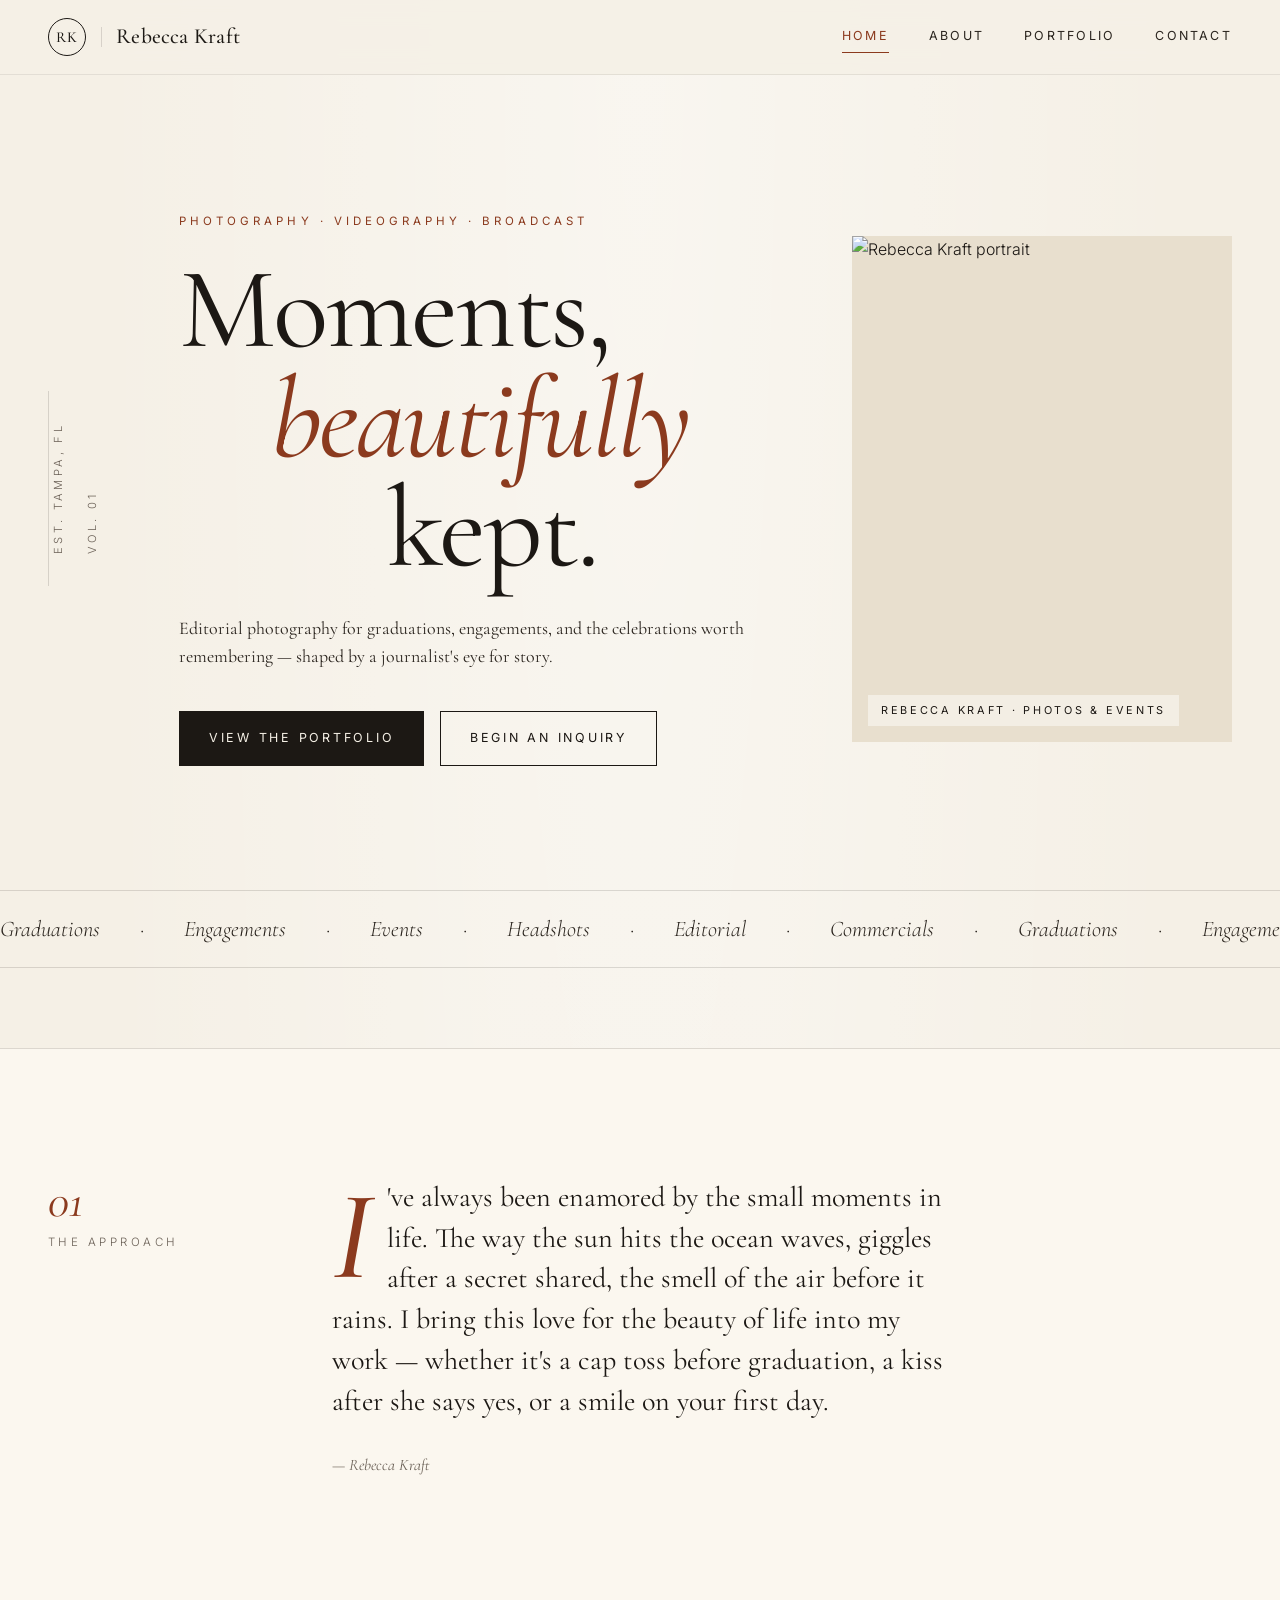
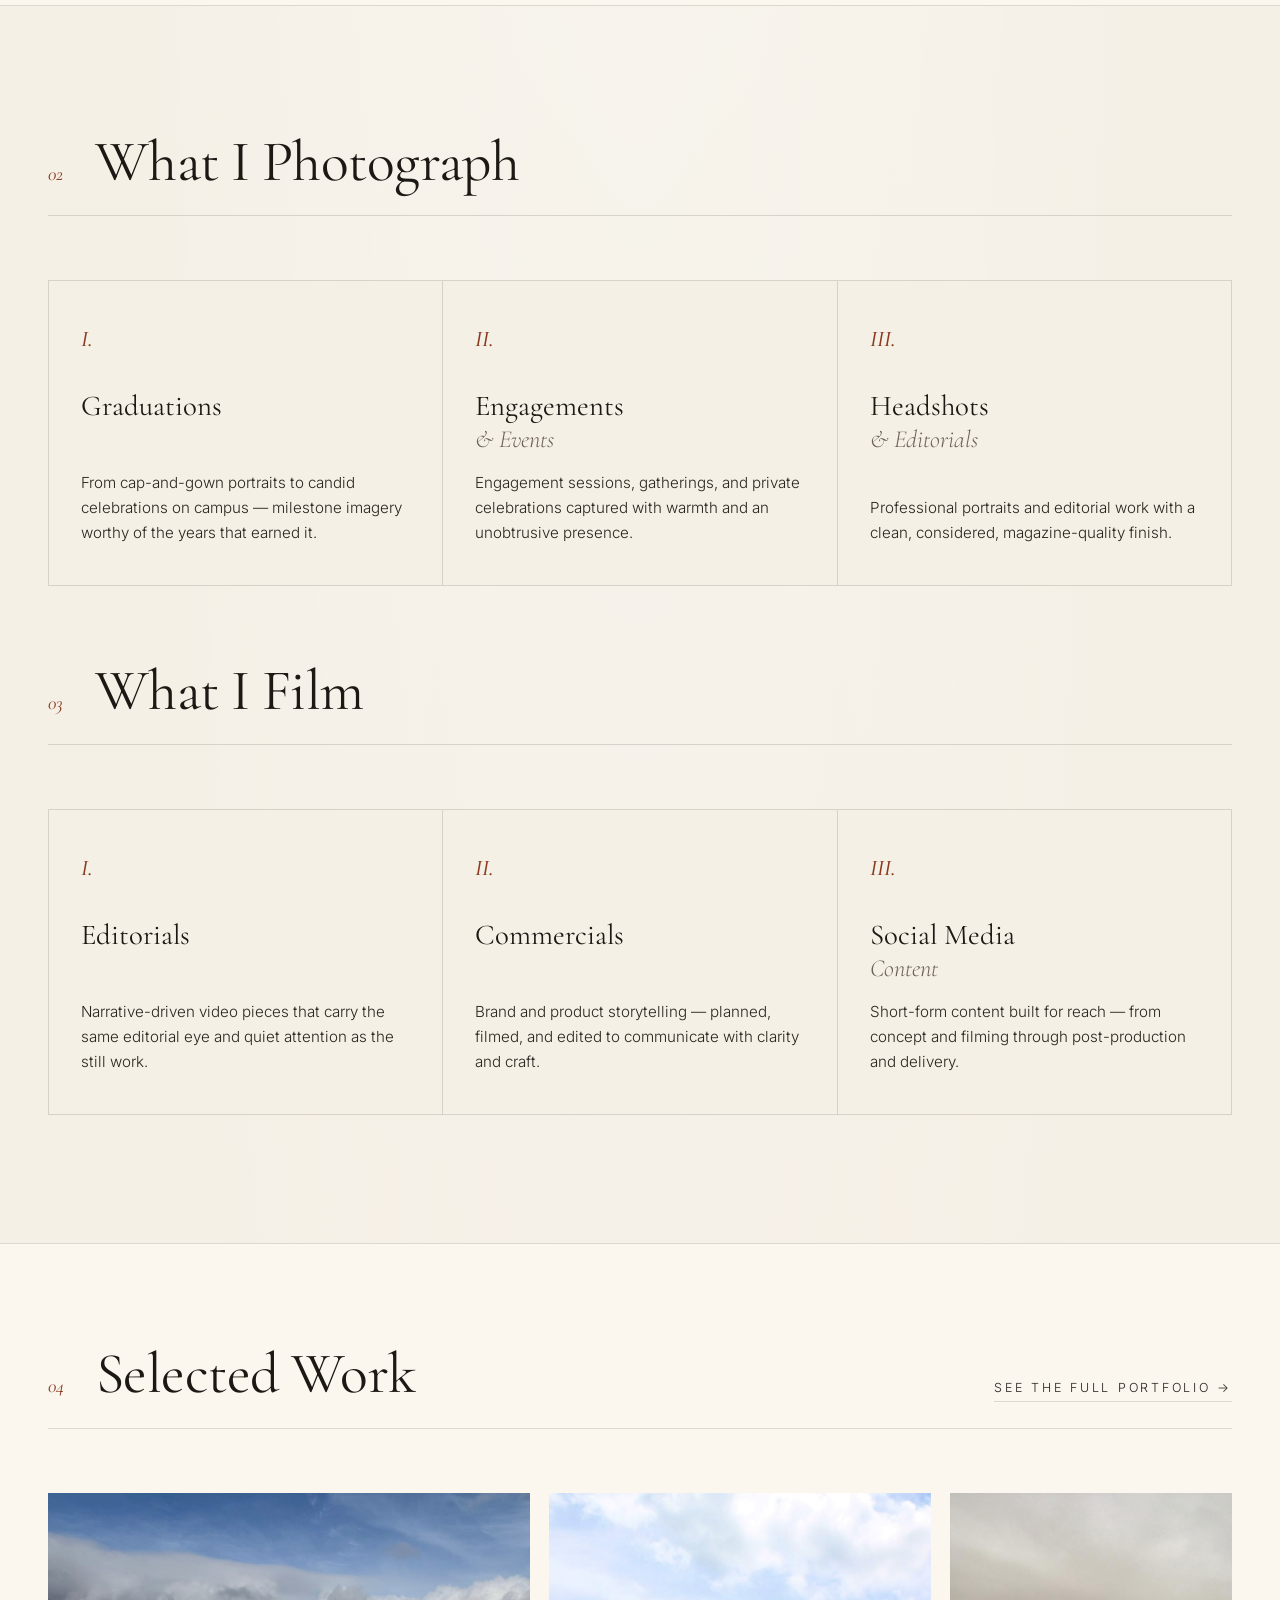
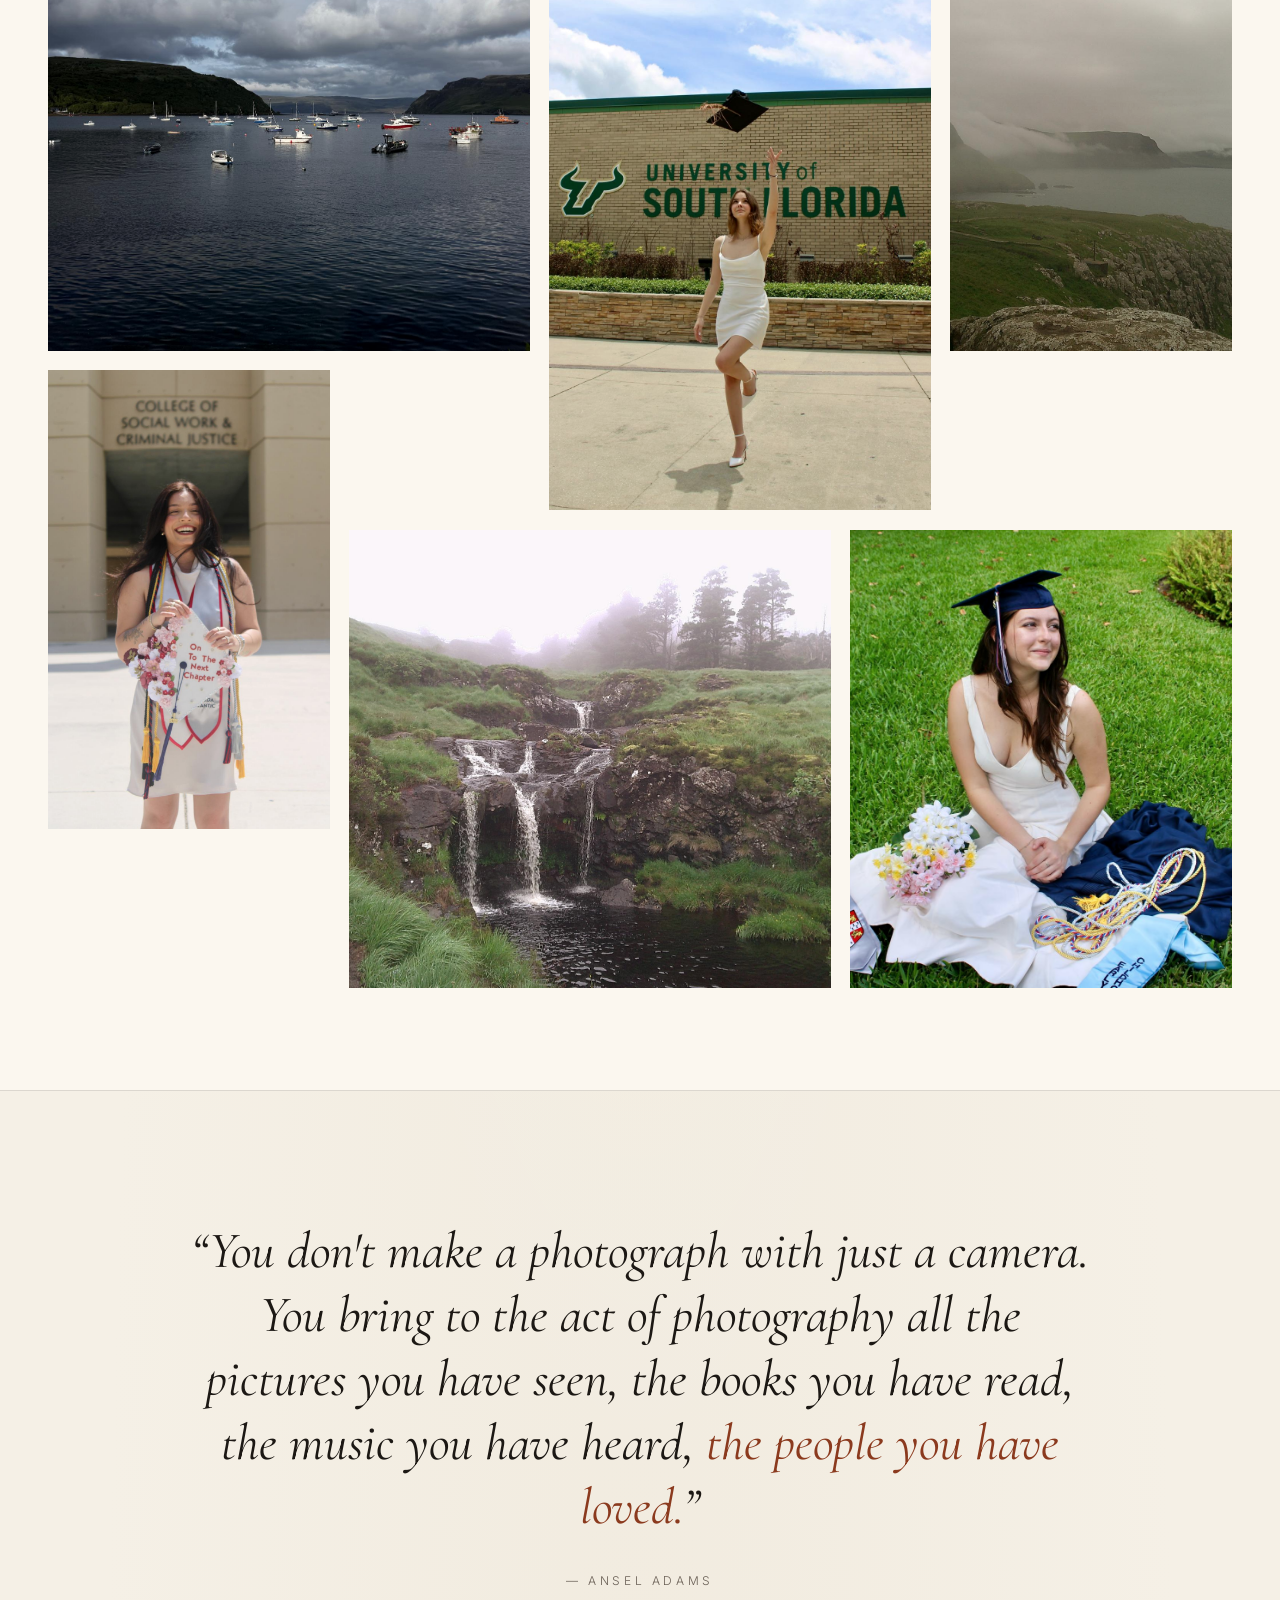
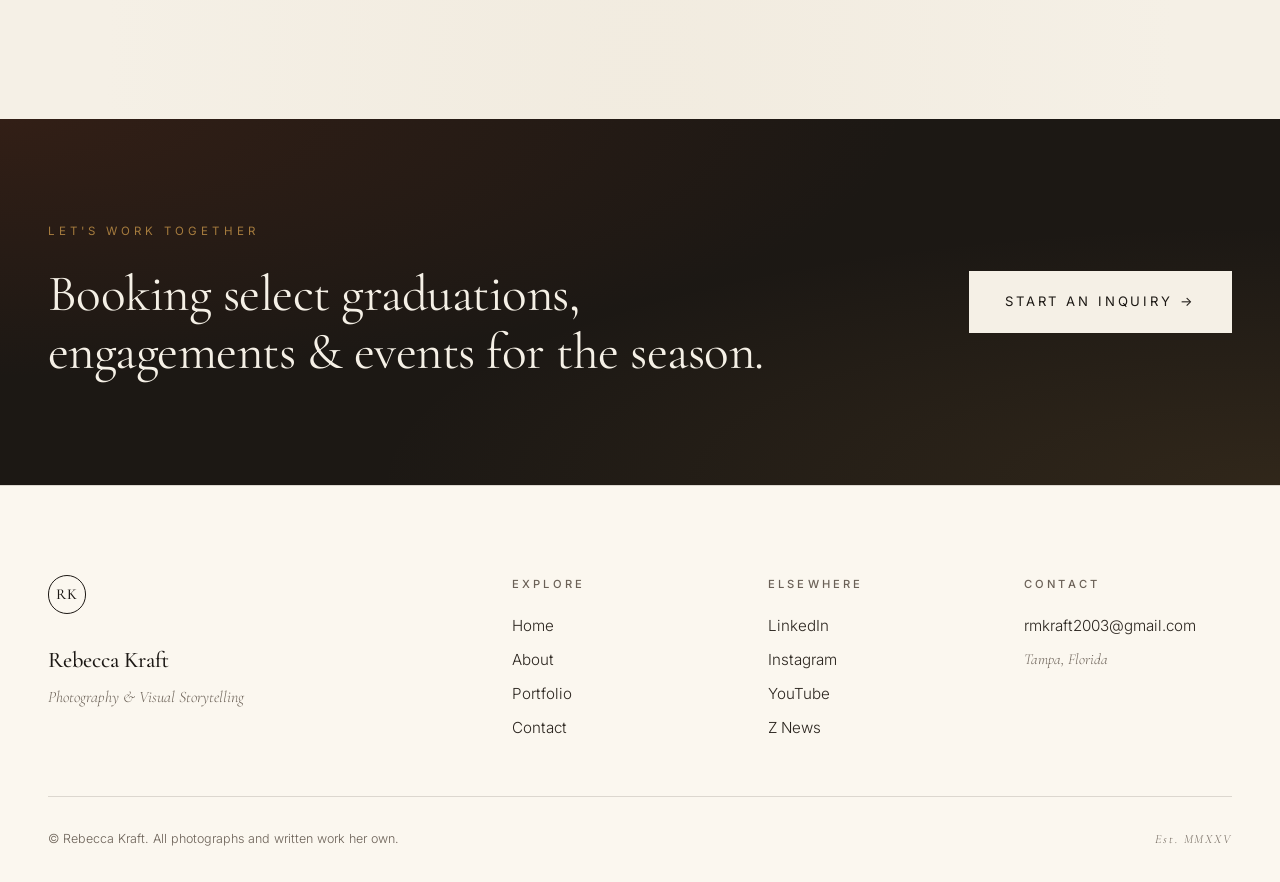
==== index.html @ b05f14d7 "Update index.html" ====
<!DOCTYPE html>
<html lang="en">
<head>
<meta charset="UTF-8" />
<meta name="viewport" content="width=device-width, initial-scale=1.0" />
<title>Rebecca Kraft — Photography & Visual Storytelling</title>
<meta name="description" content="Rebecca Kraft is a photographer and multimedia journalist capturing graduations, engagements, and milestone celebrations through an editorial lens." />
<link rel="preconnect" href="https://fonts.googleapis.com">
<link rel="preconnect" href="https://fonts.gstatic.com" crossorigin>
<link href="https://fonts.googleapis.com/css2?family=Cormorant+Garamond:ital,wght@0,300;0,400;0,500;0,600;1,300;1,400&family=Inter:wght@300;400;500&display=swap" rel="stylesheet">
<link rel="stylesheet" href="styles.css">
</head>
<body>

<!-- NAVIGATION -->
<header class="nav">
  <div class="nav-inner">
    <a href="index.html" class="nav-logo">
      <span class="logo-mark">RK</span>
      <span class="logo-divider"></span>
      <span class="logo-name">Rebecca Kraft</span>
    </a>
    <nav class="nav-links" aria-label="Primary">
      <a href="index.html" class="active">Home</a>
      <a href="about.html">About</a>
      <a href="portfolio.html">Portfolio</a>
      <a href="contact.html">Contact</a>
    </nav>
    <button class="nav-toggle" aria-label="Menu" aria-expanded="false">
      <span></span><span></span><span></span>
    </button>
  </div>
</header>

<!-- HERO -->
<section class="hero">
  <div class="hero-grid">
    <div class="hero-meta">
      <span class="meta-line">Est. Tampa, FL</span>
      <span class="meta-line">Vol. 01</span>
    </div>
    <div class="hero-content">
      <p class="eyebrow">Photography · Videography · Broadcast</p>
      <h1 class="hero-title">
        <span class="title-line">Moments,</span>
        <span class="title-line italic">beautifully</span>
        <span class="title-line">kept.</span>
      </h1>
      <p class="hero-lede">
        Editorial photography for graduations, engagements, and the
        celebrations worth remembering — shaped by a journalist's eye for story.
      </p>
      <div class="hero-cta">
        <a href="portfolio.html" class="btn btn-primary">View the Portfolio</a>
        <a href="contact.html" class="btn btn-ghost">Begin an Inquiry</a>
      </div>
    </div>
    <div class="hero-image">
      <div class="image-frame">
        <img src="https://static.wixstatic.com/media/527164_4708e468e7a246429846ae0cd0c75c08~mv2.png/v1/fill/w_600,h_800,al_c,q_90/portrait.png"
             alt="Rebecca Kraft portrait"
             loading="eager" />
        <span class="image-caption">Rebecca Kraft · Photos & Events</span>
      </div>
    </div>
  </div>
  <div class="hero-ticker" aria-hidden="true">
    <div class="ticker-track">
      <span>Graduations</span><span>·</span>
      <span>Engagements</span><span>·</span>
      <span>Events</span><span>·</span>
      <span>Headshots</span><span>·</span>
      <span>Editorial</span><span>·</span>
      <span>Commercials</span><span>·</span>
      <span>Graduations</span><span>·</span>
      <span>Engagements</span><span>·</span>
      <span>Events</span><span>·</span>
      <span>Headshots</span><span>·</span>
      <span>Editorial</span><span>·</span>
      <span>Commercials</span><span>·</span>
    </div>
  </div>
</section>

<!-- INTRO / PHILOSOPHY -->
<section class="philosophy">
  <div class="container">
    <div class="philo-grid">
      <div class="philo-label">
        <span class="section-number">01</span>
        <span class="section-label">The Approach</span>
      </div>
      <div class="philo-body">
        <p class="dropcap">
          <span class="drop">I</span>'ve always been enamored by the small moments in life. The way the
          sun hits the ocean waves, giggles after a secret shared, the smell of
          the air before it rains. I bring this love for the beauty of life into
          my work — whether it's a cap toss before graduation, a kiss after she
          says yes, or a smile on your first day.
        </p>
        <p class="sig">— Rebecca Kraft</p>
      </div>
    </div>
  </div>
</section>

<!-- SERVICES -->
<section class="services">
  <div class="container">
    <div class="section-head">
      <span class="section-number">02</span>
      <h2 class="section-title">What I Photograph</h2>
    </div>
    <div class="services-grid">
      <article class="service">
        <div class="service-num">I.</div>
        <h3>Graduations</h3>
        <p>From cap-and-gown portraits to candid celebrations on campus — milestone imagery worthy of the years that earned it.</p>
      </article>
      <article class="service">
        <div class="service-num">II.</div>
        <h3>Engagements<br><em>& Events</em></h3>
        <p>Engagement sessions, gatherings, and private celebrations captured with warmth and an unobtrusive presence.</p>
      </article>
      <article class="service">
        <div class="service-num">III.</div>
        <h3>Headshots<br><em>& Editorials</em></h3>
        <p>Professional portraits and editorial work with a clean, considered, magazine-quality finish.</p>
      </article>
    </div>

    <div class="section-head" style="margin-top: clamp(3rem, 6vw, 5rem);">
      <span class="section-number">03</span>
      <h2 class="section-title">What I Film</h2>
    </div>
    <div class="services-grid">
      <article class="service">
        <div class="service-num">I.</div>
        <h3>Editorials</h3>
        <p>Narrative-driven video pieces that carry the same editorial eye and quiet attention as the still work.</p>
      </article>
      <article class="service">
        <div class="service-num">II.</div>
        <h3>Commercials</h3>
        <p>Brand and product storytelling — planned, filmed, and edited to communicate with clarity and craft.</p>
      </article>
      <article class="service">
        <div class="service-num">III.</div>
        <h3>Social Media<br><em>Content</em></h3>
        <p>Short-form content built for reach — from concept and filming through post-production and delivery.</p>
      </article>
    </div>
  </div>
</section>

<!-- FEATURED WORK -->
<section class="featured">
  <div class="container">
    <div class="section-head">
      <span class="section-number">04</span>
      <h2 class="section-title">Selected Work</h2>
      <a href="portfolio.html" class="section-link">See the full portfolio →</a>
    </div>

    <div class="gallery-editorial">
      <figure class="g-item g-1">
        <img src="Landscape_Scotland.jpeg" alt="Landscape, Scotland" loading="lazy">
        <figcaption>Highlands <span>Scotland</span></figcaption>
      </figure>
      <figure class="g-item g-2">
        <img src="GraduationUSF3.jpeg" alt="USF graduation portrait" loading="lazy">
        <figcaption>Graduation <span>University of South Florida</span></figcaption>
      </figure>
      <figure class="g-item g-3">
        <img src="Lake_Scotland.jpeg" alt="Lake, Scotland" loading="lazy">
        <figcaption>Loch <span>Scotland</span></figcaption>
      </figure>
      <figure class="g-item g-4">
        <img src="Graduation_FloridaAtlantic1.jpeg" alt="Florida Atlantic graduation" loading="lazy">
        <figcaption>Graduation <span>Florida Atlantic University</span></figcaption>
      </figure>
      <figure class="g-item g-5">
        <img src="Rainfall_Scotland.jpeg" alt="Rainfall, Scotland" loading="lazy">
        <figcaption>Rainfall <span>Scotland</span></figcaption>
      </figure>
      <figure class="g-item g-6">
        <img src="Graduation_HighSchool1.jpeg" alt="High school graduation portrait" loading="lazy">
        <figcaption>Graduation <span>High School Portrait</span></figcaption>
      </figure>
    </div>
  </div>
</section>

<!-- PULL QUOTE -->
<section class="pullquote">
  <div class="container">
    <blockquote>
      <p>“You don't make a photograph with just a camera. You bring to the act
      of photography all the pictures you have seen, the books you have read,
      the music you have heard, <em>the people you have loved.</em>”</p>
      <cite>— Ansel Adams</cite>
    </blockquote>
  </div>
</section>

<!-- CTA -->
<section class="cta-band">
  <div class="container">
    <div class="cta-inner">
      <div>
        <p class="eyebrow">Let's Work Together</p>
        <h2>Booking select graduations,<br>engagements & events for the season.</h2>
      </div>
      <a href="contact.html" class="btn btn-primary btn-lg">Start an Inquiry →</a>
    </div>
  </div>
</section>

<!-- FOOTER -->
<footer class="footer">
  <div class="container">
    <div class="footer-grid">
      <div class="footer-brand">
        <span class="logo-mark">RK</span>
        <p class="footer-name">Rebecca Kraft</p>
        <p class="footer-tag">Photography & Visual Storytelling</p>
      </div>
      <div class="footer-col">
        <h4>Explore</h4>
        <a href="index.html">Home</a>
        <a href="about.html">About</a>
        <a href="portfolio.html">Portfolio</a>
        <a href="contact.html">Contact</a>
      </div>
      <div class="footer-col">
        <h4>Elsewhere</h4>
        <a href="http://www.linkedin.com/in/rebecca-kraft-552629254" target="_blank" rel="noopener">LinkedIn</a>
        <a href="https://www.instagram.com/rkraft_productions" target="_blank" rel="noopener">Instagram</a>
        <a href="https://youtube.com/@rebeccakraft1022" target="_blank" rel="noopener">YouTube</a>
        <a href="https://usfznews.com/author/kraft24usf-edu/" target="_blank" rel="noopener">Z News</a>
      </div>
      <div class="footer-col">
        <h4>Contact</h4>
        <a href="mailto:rmkraft2003@gmail.com">rmkraft2003@gmail.com</a>
        <p class="footer-location">Tampa, Florida</p>
      </div>
    </div>
    <div class="footer-bar">
      <p>© <span id="year"></span> Rebecca Kraft. All photographs and written work her own.</p>
      <p class="footer-credit">Est. MMXXV</p>
    </div>
  </div>
---- styles.css ----
/* =========================================================
   REBECCA KRAFT — EDITORIAL PHOTOGRAPHY
   Design system: warm cream, deep ink, aged brass accent
   Type pairing: Cormorant Garamond (display) + Inter (ui)
   ========================================================= */

:root {
  /* Palette — warm, editorial, magazine */
  --cream:        #F5F0E6;
  --cream-soft:   #FBF7EF;
  --cream-deep:   #E8DFCE;
  --ink:          #1C1814;
  --ink-soft:     #2A241E;
  --rust:         #8B3A1E;    /* accent — aged terracotta / book cloth */
  --brass:        #A67C3E;    /* secondary accent */
  --stone:        #6B6157;
  --stone-light:  #958A7D;
  --hairline:     rgba(28, 24, 20, 0.14);
  --hairline-soft:rgba(28, 24, 20, 0.08);

  /* Type */
  --serif:  "Cormorant Garamond", "EB Garamond", Georgia, serif;
  --sans:   "Inter", -apple-system, BlinkMacSystemFont, sans-serif;

  /* Rhythm */
  --max:    1360px;
  --pad:    clamp(1.5rem, 4vw, 3rem);
}

* { box-sizing: border-box; margin: 0; padding: 0; }

html { scroll-behavior: smooth; -webkit-text-size-adjust: 100%; }

body {
  font-family: var(--sans);
  background: var(--cream);
  color: var(--ink);
  font-size: 16px;
  line-height: 1.65;
  font-weight: 300;
  overflow-x: hidden;
  /* Subtle paper texture */
  background-image:
    radial-gradient(ellipse at top, rgba(255,255,255,0.4) 0%, transparent 60%),
    radial-gradient(ellipse at bottom, rgba(232, 223, 206, 0.3) 0%, transparent 60%);
}

img { max-width: 100%; display: block; }
a { color: inherit; text-decoration: none; }

::selection { background: var(--rust); color: var(--cream); }

.container {
  max-width: var(--max);
  margin: 0 auto;
  padding: 0 var(--pad);
}

/* =========================================================
   NAVIGATION
   ========================================================= */
.nav {
  position: sticky;
  top: 0;
  z-index: 100;
  background: rgba(245, 240, 230, 0.92);
  backdrop-filter: blur(12px);
  -webkit-backdrop-filter: blur(12px);
  border-bottom: 1px solid var(--hairline-soft);
}

.nav-inner {
  max-width: var(--max);
  margin: 0 auto;
  padding: 1.1rem var(--pad);
  display: flex;
  align-items: center;
  justify-content: space-between;
  gap: 2rem;
}

.nav-logo {
  display: flex;
  align-items: center;
  gap: 0.9rem;
}

.logo-mark {
  font-family: var(--serif);
  font-size: 1.6rem;
  font-weight: 500;
  letter-spacing: 0.02em;
  color: var(--ink);
  font-style: italic;
  display: inline-block;
  border: 1.5px solid var(--ink);
  width: 2.4rem;
  height: 2.4rem;
  line-height: 2.3rem;
  text-align: center;
  border-radius: 50%;
  font-size: 0.95rem;
  font-style: normal;
  letter-spacing: 0.05em;
}

.logo-divider {
  width: 1px;
  height: 20px;
  background: var(--hairline);
}

.logo-name {
  font-family: var(--serif);
  font-size: 1.35rem;
  font-weight: 500;
  letter-spacing: 0.01em;
}

.nav-links {
  display: flex;
  gap: 2.5rem;
  align-items: center;
}

.nav-links a {
  font-size: 0.78rem;
  font-weight: 400;
  text-transform: uppercase;
  letter-spacing: 0.18em;
  color: var(--ink-soft);
  position: relative;
  padding: 0.4rem 0;
  transition: color 0.3s;
}

.nav-links a::after {
  content: '';
  position: absolute;
  left: 0; right: 0; bottom: 0;
  height: 1px;
  background: var(--rust);
  transform: scaleX(0);
  transform-origin: left;
  transition: transform 0.4s cubic-bezier(.2,.8,.2,1);
}

.nav-links a:hover::after,
.nav-links a.active::after { transform: scaleX(1); }
.nav-links a.active { color: var(--rust); }

.nav-toggle {
  display: none;
  background: none;
  border: none;
  cursor: pointer;
  width: 32px;
  height: 24px;
  flex-direction: column;
  justify-content: space-between;
  padding: 0;
}
.nav-toggle span {
  display: block;
  height: 1.5px;
  background: var(--ink);
  transition: transform 0.3s, opacity 0.3s;
}

/* =========================================================
   HERO — the statement
   ========================================================= */
.hero {
  position: relative;
  padding: clamp(3rem, 6vw, 5rem) 0 0;
  overflow: hidden;
}

.hero-grid {
  max-width: var(--max);
  margin: 0 auto;
  padding: 0 var(--pad);
  display: grid;
  grid-template-columns: 80px 1fr 380px;
  gap: clamp(2rem, 4vw, 4rem);
  align-items: center;
  min-height: 75vh;
}

.hero-meta {
  display: flex;
  flex-direction: column;
  gap: 1rem;
  writing-mode: vertical-rl;
  transform: rotate(180deg);
  font-family: var(--sans);
  font-size: 0.7rem;
  letter-spacing: 0.3em;
  text-transform: uppercase;
  color: var(--stone);
  padding: 2rem 0;
  border-right: 1px solid var(--hairline);
  height: fit-content;
}

.eyebrow {
  font-family: var(--sans);
  font-size: 0.72rem;
  text-transform: uppercase;
  letter-spacing: 0.35em;
  color: var(--rust);
  margin-bottom: 1.5rem;
  font-weight: 400;
}

.hero-title {
  font-family: var(--serif);
  font-weight: 400;
  font-size: clamp(3.5rem, 9vw, 8rem);
  line-height: 0.95;
  letter-spacing: -0.02em;
  color: var(--ink);
  margin-bottom: 2rem;
}

.title-line {
  display: block;
  animation: reveal 1s cubic-bezier(.2,.8,.2,1) both;
}
.title-line:nth-child(2) { animation-delay: 0.15s; }
.title-line:nth-child(3) { animation-delay: 0.3s; padding-left: 1.8em; }
.title-line.italic {
  font-style: italic;
  color: var(--rust);
  padding-left: 0.8em;
}

@keyframes reveal {
  from { opacity: 0; transform: translateY(30px); }
  to   { opacity: 1; transform: translateY(0); }
}

.hero-lede {
  font-family: var(--serif);
  font-size: clamp(1.1rem, 1.4vw, 1.3rem);
  line-height: 1.55;
  color: var(--ink-soft);
  max-width: 32em;
  margin-bottom: 2.5rem;
  font-weight: 400;
  animation: reveal 1s 0.45s cubic-bezier(.2,.8,.2,1) both;
}

.hero-cta {
  display: flex;
  gap: 1rem;
  flex-wrap: wrap;
  animation: reveal 1s 0.6s cubic-bezier(.2,.8,.2,1) both;
}

.hero-image {
  animation: reveal 1.2s 0.3s cubic-bezier(.2,.8,.2,1) both;
}

.image-frame {
  position: relative;
  overflow: hidden;
  background: var(--cream-deep);
}

.image-frame img {
  width: 100%;
  height: auto;
  aspect-ratio: 3/4;
  object-fit: cover;
  filter: saturate(0.92) contrast(1.02);
  transition: transform 1.2s cubic-bezier(.2,.8,.2,1);
}

.image-frame:hover img { transform: scale(1.03); }

.image-caption {
  position: absolute;
  bottom: 1rem;
  left: 1rem;
  background: rgba(245, 240, 230, 0.92);
  padding: 0.4rem 0.8rem;
  font-size: 0.68rem;
  text-transform: uppercase;
  letter-spacing: 0.25em;
  color: var(--ink);
  font-weight: 400;
}

/* Marquee ticker */
.hero-ticker {
  margin-top: 4rem;
  border-top: 1px solid var(--hairline);
  border-bottom: 1px solid var(--hairline);
  overflow: hidden;
  padding: 1.2rem 0;
}

.ticker-track {
  display: flex;
  gap: 2.5rem;
  animation: marquee 40s linear infinite;
  white-space: nowrap;
  font-family: var(--serif);
  font-style: italic;
  font-size: 1.4rem;
  color: var(--ink-soft);
}

.ticker-track span { flex-shrink: 0; }

@keyframes marquee {
  from { transform: translateX(0); }
  to   { transform: translateX(-50%); }
}

/* =========================================================
   BUTTONS
   ========================================================= */
.btn {
  display: inline-block;
  font-family: var(--sans);
  font-size: 0.78rem;
  text-transform: uppercase;
  letter-spacing: 0.22em;
  padding: 1rem 1.8rem;
  cursor: pointer;
  border: 1px solid transparent;
  transition: all 0.3s cubic-bezier(.2,.8,.2,1);
  font-weight: 400;
}

.btn-primary {
  background: var(--ink);
  color: var(--cream);
  border-color: var(--ink);
}
.btn-primary:hover {
  background: var(--rust);
  border-color: var(--rust);
  transform: translateY(-2px);
}

.btn-ghost {
  background: transparent;
  color: var(--ink);
  border-color: var(--ink);
}
.btn-ghost:hover {
  background: var(--ink);
  color: var(--cream);
}

.btn-lg { padding: 1.2rem 2.2rem; font-size: 0.82rem; }

/* =========================================================
   PHILOSOPHY
   ========================================================= */
.philosophy {
  padding: clamp(5rem, 10vw, 9rem) 0;
  border-top: 1px solid var(--hairline);
  border-bottom: 1px solid var(--hairline);
  margin-top: 5rem;
  background: var(--cream-soft);
}

.philo-grid {
  display: grid;
  grid-template-columns: 220px 1fr;
  gap: clamp(2rem, 5vw, 6rem);
  align-items: start;
}

.philo-label {
  display: flex;
  flex-direction: column;
  gap: 0.5rem;
  position: sticky;
  top: 100px;
}

.section-number {
  font-family: var(--serif);
  font-size: 3rem;
  font-style: italic;
  color: var(--rust);
  font-weight: 400;
  line-height: 1;
}

.section-label {
  font-family: var(--sans);
  font-size: 0.72rem;
  text-transform: uppercase;
  letter-spacing: 0.3em;
  color: var(--stone);
}

.philo-body p {
  font-family: var(--serif);
  font-size: clamp(1.4rem, 2.2vw, 2rem);
  line-height: 1.45;
  color: var(--ink);
  font-weight: 400;
  max-width: 22em;
}

.dropcap .drop {
  font-family: var(--serif);
  font-size: 4.5em;
  float: left;
  line-height: 0.85;
  padding: 0.05em 0.12em 0 0;
  color: var(--rust);
  font-weight: 500;
  font-style: italic;
}

.sig {
  margin-top: 2rem !important;
  font-size: 1rem !important;
  color: var(--stone) !important;
  font-style: italic;
}

/* =========================================================
   SECTION HEADS
   ========================================================= */
.section-head {
  display: flex;
  align-items: baseline;
  gap: 2rem;
  margin-bottom: clamp(2.5rem, 5vw, 4rem);
  flex-wrap: wrap;
  border-bottom: 1px solid var(--hairline);
  padding-bottom: 1.5rem;
}

.section-head .section-number {
  font-size: 1.2rem;
  font-style: italic;
  color: var(--rust);
}

.section-title {
  font-family: var(--serif);
  font-weight: 400;
  font-size: clamp(2.2rem, 4.5vw, 3.6rem);
  line-height: 1;
  letter-spacing: -0.01em;
  flex: 1;
}

.section-link {
  font-size: 0.78rem;
  text-transform: uppercase;
  letter-spacing: 0.22em;
  color: var(--ink-soft);
  border-bottom: 1px solid var(--hairline);
  padding-bottom: 2px;
  transition: color 0.3s, border-color 0.3s;
}
.section-link:hover { color: var(--rust); border-color: var(--rust); }

.section-sub {
  font-family: var(--serif);
  font-style: italic;
  font-size: 1.2rem;
  color: var(--stone);
  width: 100%;
  margin-top: 0.5rem;
}

/* =========================================================
   SERVICES
   ========================================================= */
.services {
  padding: clamp(5rem, 10vw, 9rem) 0;
}

.services-grid {
  display: grid;
  grid-template-columns: repeat(auto-fit, minmax(240px, 1fr));
  gap: 0;
  border-top: 1px solid var(--hairline);
  border-left: 1px solid var(--hairline);
}

.service {
  padding: 2.5rem 2rem;
  border-right: 1px solid var(--hairline);
  border-bottom: 1px solid var(--hairline);
  background: var(--cream);
  transition: background 0.4s;
  position: relative;
  min-height: 280px;
  display: flex;
  flex-direction: column;
}

.service:hover {
  background: var(--cream-soft);
}

.service-num {
  font-family: var(--serif);
  font-style: italic;
  color: var(--rust);
  font-size: 1.4rem;
  margin-bottom: 2rem;
  font-weight: 500;
}

.service h3 {
  font-family: var(--serif);
  font-weight: 400;
  font-size: 1.8rem;
  line-height: 1.1;
  margin-bottom: 1rem;
  color: var(--ink);
}

.service h3 em {
  color: var(--stone);
  font-style: italic;
  font-size: 0.85em;
  font-weight: 300;
}

.service p {
  color: var(--ink-soft);
  font-size: 0.95rem;
  line-height: 1.65;
  margin-top: auto;
}

/* =========================================================
   FEATURED / EDITORIAL GALLERY
   ========================================================= */
.featured {
  padding: clamp(4rem, 8vw, 7rem) 0;
  background: var(--cream-soft);
  border-top: 1px solid var(--hairline);
  border-bottom: 1px solid var(--hairline);
}

.gallery-editorial {
  display: grid;
  grid-template-columns: repeat(12, 1fr);
  grid-auto-rows: 140px;
  gap: 1.2rem;
}

.g-item {
  overflow: hidden;
  position: relative;
  background: var(--cream-deep);
}

.g-item img {
  width: 100%;
  height: 100%;
  object-fit: cover;
  filter: saturate(0.9) contrast(1.02);
  transition: transform 1s cubic-bezier(.2,.8,.2,1), filter 0.5s;
}

.g-item:hover img {
  transform: scale(1.05);
  filter: saturate(1) contrast(1.05);
}

.g-item figcaption {
  position: absolute;
  bottom: 0;
  left: 0;
  right: 0;
  padding: 1.2rem;
  background: linear-gradient(to top, rgba(28,24,20,0.85) 0%, transparent 100%);
  color: var(--cream);
  font-family: var(--serif);
  font-style: italic;
  font-size: 1.05rem;
  opacity: 0;
  transform: translateY(10px);
  transition: opacity 0.4s, transform 0.4s;
}

.g-item figcaption span {
  display: block;
  font-size: 0.7rem;
  font-family: var(--sans);
  font-style: normal;
  letter-spacing: 0.2em;
  text-transform: uppercase;
  margin-top: 0.3rem;
  opacity: 0.8;
}

.g-item:hover figcaption {
  opacity: 1;
  transform: translateY(0);
}

/* Editorial grid placements — creates magazine rhythm */
.g-1 { grid-column: span 5; grid-row: span 3; }
.g-2 { grid-column: span 4; grid-row: span 4; }
.g-3 { grid-column: span 3; grid-row: span 3; }
.g-4 { grid-column: span 3; grid-row: span 3; }
.g-5 { grid-column: span 5; grid-row: span 3; }
.g-6 { grid-column: span 4; grid-row: span 3; }

/* =========================================================
   PULL QUOTE
   ========================================================= */
.pullquote {
  padding: clamp(5rem, 10vw, 9rem) 0;
  text-align: center;
}

.pullquote blockquote {
  max-width: 900px;
  margin: 0 auto;
}

.pullquote p {
  font-family: var(--serif);
  font-style: italic;
  font-size: clamp(1.8rem, 4vw, 3.4rem);
  line-height: 1.25;
  color: var(--ink);
  font-weight: 400;
}

.pullquote p em {
  color: var(--rust);
}

.pullquote cite {
  display: block;
  margin-top: 2rem;
  font-family: var(--sans);
  font-style: normal;
  font-size: 0.75rem;
  text-transform: uppercase;
  letter-spacing: 0.3em;
  color: var(--stone);
}

/* =========================================================
   CTA BAND
   ========================================================= */
.cta-band {
  background: var(--ink);
  color: var(--cream);
  padding: clamp(4rem, 8vw, 7rem) 0;
  position: relative;
  overflow: hidden;
}

.cta-band::before {
  content: '';
  position: absolute;
  inset: 0;
  background:
    radial-gradient(ellipse at top left, rgba(139, 58, 30, 0.2) 0%, transparent 50%),
    radial-gradient(ellipse at bottom right, rgba(166, 124, 62, 0.15) 0%, transparent 50%);
  pointer-events: none;
}

.cta-inner {
  display: flex;
  justify-content: space-between;
  align-items: center;
  gap: 3rem;
  flex-wrap: wrap;
  position: relative;
}

.cta-band .eyebrow { color: var(--brass); }

.cta-band h2 {
  font-family: var(--serif);
  font-weight: 400;
  font-size: clamp(2rem, 4vw, 3.2rem);
  line-height: 1.15;
  letter-spacing: -0.01em;
}

.cta-band .btn-primary {
  background: var(--cream);
  color: var(--ink);
  border-color: var(--cream);
}
.cta-band .btn-primary:hover {
  background: var(--rust);
  color: var(--cream);
  border-color: var(--rust);
}

/* =========================================================
   FOOTER
   ========================================================= */
.footer {
  background: var(--cream-soft);
  padding: clamp(4rem, 7vw, 6rem) 0 2rem;
  border-top: 1px solid var(--hairline);
}

.footer-grid {
  display: grid;
  grid-template-columns: 2fr 1fr 1fr 1fr;
  gap: 3rem;
  padding-bottom: 3rem;
  border-bottom: 1px solid var(--hairline);
}

.footer-brand .logo-mark {
  margin-bottom: 1rem;
}

.footer-name {
  font-family: var(--serif);
  font-size: 1.4rem;
  font-weight: 500;
  margin-top: 0.8rem;
}

.footer-tag {
  font-family: var(--serif);
  font-style: italic;
  color: var(--stone);
  font-size: 1rem;
  margin-top: 0.3rem;
}

.footer-col h4 {
  font-family: var(--sans);
  font-size: 0.7rem;
  text-transform: uppercase;
  letter-spacing: 0.28em;
  color: var(--stone);
  margin-bottom: 1.2rem;
  font-weight: 500;
}

.footer-col a, .footer-col p {
  display: block;
  color: var(--ink-soft);
  font-size: 0.95rem;
  margin-bottom: 0.55rem;
  transition: color 0.3s;
}

.footer-col a:hover { color: var(--rust); }

.footer-location {
  color: var(--stone) !important;
  font-style: italic;
  font-family: var(--serif);
}

.footer-bar {
  display: flex;
  justify-content: space-between;
  align-items: center;
  padding-top: 2rem;
  font-size: 0.78rem;
  color: var(--stone);
  flex-wrap: wrap;
  gap: 1rem;
}

.footer-credit {
  font-family: var(--serif);
  font-style: italic;
  letter-spacing: 0.15em;
}

/* =========================================================
   PAGE HERO (About / Portfolio / Contact)
   ========================================================= */
.page-hero {
  padding: clamp(4rem, 9vw, 8rem) 0 clamp(3rem, 6vw, 5rem);
  border-bottom: 1px solid var(--hairline);
}

.page-title {
  font-family: var(--serif);
  font-weight: 400;
  font-size: clamp(3.5rem, 10vw, 8rem);
  line-height: 0.95;
  letter-spacing: -0.02em;
  color: var(--ink);
  margin-bottom: 1.5rem;
  animation: reveal 1s cubic-bezier(.2,.8,.2,1) both;
}

.page-title em {
  font-style: italic;
  color: var(--rust);
}

.page-lede {
  font-family: var(--serif);
  font-size: clamp(1.1rem, 1.4vw, 1.3rem);
  color: var(--ink-soft);
  max-width: 38em;
  line-height: 1.6;
  animation: reveal 1s 0.2s cubic-bezier(.2,.8,.2,1) both;
}

/* =========================================================
   ABOUT PAGE
   ========================================================= */
.about {
  padding: clamp(4rem, 8vw, 7rem) 0;
}

.about-grid {
  display: grid;
  grid-template-columns: 380px 1fr;
  gap: clamp(2.5rem, 6vw, 6rem);
  align-items: start;
}

.about-portrait {
  position: sticky;
  top: 100px;
}

.about-facts {
  margin-top: 2rem;
  border-top: 1px solid var(--hairline);
}

.about-facts > div {
  display: flex;
  justify-content: space-between;
  align-items: baseline;
  padding: 0.9rem 0;
  border-bottom: 1px solid var(--hairline);
}

.about-facts dt {
  font-family: var(--sans);
  font-size: 0.7rem;
  text-transform: uppercase;
  letter-spacing: 0.28em;
  color: var(--stone);
}

.about-facts dd {
  font-family: var(--serif);
  font-style: italic;
  font-size: 1rem;
  color: var(--ink);
}

.about-body .lede {
  font-family: var(--serif);
  font-size: clamp(1.3rem, 2vw, 1.75rem);
  line-height: 1.45;
  color: var(--ink);
  margin-bottom: 3rem;
  font-weight: 400;
}

.about-section {
  margin-bottom: 2.5rem;
  padding-top: 2.5rem;
  border-top: 1px solid var(--hairline);
}

.about-section h2 {
  font-family: var(--serif);
  font-weight: 400;
  font-style: italic;
  font-size: 1.7rem;
  margin-bottom: 1.2rem;
  color: var(--rust);
}

.about-section p {
  margin-bottom: 1.2rem;
  color: var(--ink-soft);
  font-size: 1.02rem;
  line-height: 1.75;
  max-width: 38em;
}

.about-cta {
  display: flex;
  gap: 1rem;
  flex-wrap: wrap;
  margin-top: 3rem;
  padding-top: 2.5rem;
  border-top: 1px solid var(--hairline);
}

/* =========================================================
   PORTFOLIO PAGE
   ========================================================= */
.filter-bar {
  padding: 1.5rem 0;
  border-bottom: 1px solid var(--hairline);
  position: sticky;
  top: 72px;
  z-index: 50;
  background: rgba(245, 240, 230, 0.92);
  backdrop-filter: blur(12px);
}

.filter-inner {
  display: flex;
  gap: 0.5rem;
  flex-wrap: wrap;
}

.filter-btn {
  background: none;
  border: 1px solid var(--hairline);
  padding: 0.6rem 1.2rem;
  font-family: var(--sans);
  font-size: 0.72rem;
  text-transform: uppercase;
  letter-spacing: 0.22em;
  color: var(--ink-soft);
  cursor: pointer;
  transition: all 0.3s;
  font-weight: 400;
}

.filter-btn:hover {
  border-color: var(--ink);
  color: var(--ink);
}

.filter-btn.active {
  background: var(--ink);
  color: var(--cream);
  border-color: var(--ink);
}

.feature-doc {
  padding: clamp(3rem, 6vw, 5rem) 0;
  background: var(--cream-soft);
  border-bottom: 1px solid var(--hairline);
}

.doc-grid {
  display: grid;
  grid-template-columns: 220px 1fr;
  gap: 3rem;
  align-items: center;
}

.doc-label {
  display: flex;
  flex-direction: column;
  gap: 0.5rem;
}

.doc-body h2 {
  font-family: var(--serif);
  font-size: clamp(2rem, 3.5vw, 2.8rem);
  font-weight: 400;
  margin-bottom: 1rem;
}

.doc-body p {
  font-family: var(--serif);
  font-style: italic;
  color: var(--ink-soft);
  font-size: 1.15rem;
  margin-bottom: 1.5rem;
  max-width: 40em;
}

.portfolio-section {
  padding: clamp(4rem, 8vw, 7rem) 0;
}

.section-alt { background: var(--cream-soft); border-top: 1px solid var(--hairline); }

.masonry {
  columns: 3;
  column-gap: 1.2rem;
}

.film-grid { columns: 3; }

.masonry .m-item {
  break-inside: avoid;
  margin-bottom: 1.2rem;
  position: relative;
  overflow: hidden;
  background: var(--cream-deep);
}

.masonry .m-item img {
  width: 100%;
  height: auto;
  filter: saturate(0.9) contrast(1.02);
  transition: transform 1s cubic-bezier(.2,.8,.2,1), filter 0.5s;
}

.masonry .m-item:hover img {
  transform: scale(1.03);
  filter: saturate(1) contrast(1.05);
}

.masonry .m-item figcaption {
  position: absolute;
  bottom: 0; left: 0; right: 0;
  padding: 1.5rem;
  background: linear-gradient(to top, rgba(28,24,20,0.88) 0%, transparent 100%);
  color: var(--cream);
  opacity: 0;
  transform: translateY(10px);
  transition: opacity 0.4s, transform 0.4s;
}

.masonry .m-item:hover figcaption {
  opacity: 1;
  transform: translateY(0);
}

.masonry .m-item figcaption strong {
  font-family: var(--serif);
  font-style: italic;
  font-weight: 500;
  font-size: 1.15rem;
  display: block;
}

.masonry .m-item figcaption span {
  display: block;
  font-size: 0.7rem;
  letter-spacing: 0.2em;
  text-transform: uppercase;
  margin-top: 0.3rem;
  opacity: 0.85;
}

.m-item.hidden { display: none; }

/* =========================================================
   CONTACT PAGE
   ========================================================= */
.contact { padding: clamp(4rem, 8vw, 7rem) 0; }

.contact-grid {
  display: grid;
  grid-template-columns: 1fr 1.3fr;
  gap: clamp(2.5rem, 6vw, 6rem);
}

.info-block {
  margin-bottom: 2.5rem;
  padding-bottom: 2.5rem;
  border-bottom: 1px solid var(--hairline);
}
.info-block:last-child { border-bottom: none; }

.info-block h3 {
  font-family: var(--sans);
  font-size: 0.72rem;
  text-transform: uppercase;
  letter-spacing: 0.3em;
  color: var(--stone);
  margin-bottom: 1rem;
  font-weight: 500;
}

.big-link {
  font-family: var(--serif);
  font-size: clamp(1.3rem, 2.2vw, 1.8rem);
  color: var(--ink);
  font-style: italic;
  border-bottom: 1px solid var(--hairline);
  padding-bottom: 0.2rem;
  transition: color 0.3s, border-color 0.3s;
}
.big-link:hover { color: var(--rust); border-color: var(--rust); }

.big-text {
  font-family: var(--serif);
  font-size: 1.4rem;
  line-height: 1.4;
}
.big-text span {
  font-size: 0.95rem;
  color: var(--stone);
  font-style: italic;
}

.social-list { list-style: none; }
.social-list li { margin-bottom: 0.5rem; }
.social-list a {
  display: flex;
  justify-content: space-between;
  align-items: center;
  padding: 0.7rem 0;
  border-bottom: 1px solid var(--hairline);
  font-family: var(--serif);
  font-size: 1.1rem;
  color: var(--ink);
  transition: color 0.3s, padding 0.3s;
}
.social-list a:hover {
  color: var(--rust);
  padding-left: 0.5rem;
}

.social-list a span {
  font-family: var(--sans);
  font-size: 0.8rem;
  color: var(--stone);
}

.contact-form {
  background: var(--cream-soft);
  padding: clamp(2rem, 4vw, 3.5rem);
  border: 1px solid var(--hairline);
}

.contact-form label {
  display: block;
  margin-bottom: 1.5rem;
}

.contact-form label span {
  display: block;
  font-family: var(--sans);
  font-size: 0.7rem;
  text-transform: uppercase;
  letter-spacing: 0.28em;
  color: var(--stone);
  margin-bottom: 0.5rem;
}

.contact-form input,
.contact-form select,
.contact-form textarea {
  width: 100%;
  background: transparent;
  border: none;
  border-bottom: 1px solid var(--ink);
  padding: 0.6rem 0;
  font-family: var(--serif);
  font-size: 1.1rem;
  color: var(--ink);
  outline: none;
  transition: border-color 0.3s;
  border-radius: 0;
}

.contact-form input:focus,
.contact-form select:focus,
.contact-form textarea:focus {
  border-color: var(--rust);
}

.contact-form textarea { resize: vertical; font-family: var(--serif); }

.form-row {
  display: grid;
  grid-template-columns: 1fr 1fr;
  gap: 1.5rem;
}

.contact-form button {
  margin-top: 1rem;
  width: 100%;
}

.form-note {
  margin-top: 1.5rem;
  font-family: var(--serif);
  font-style: italic;
  color: var(--rust);
  text-align: center;
}

/* =========================================================
   RESPONSIVE
   ========================================================= */
@media (max-width: 1024px) {
  .hero-grid { grid-template-columns: 1fr 340px; }
  .hero-meta { display: none; }
  .about-grid { grid-template-columns: 300px 1fr; }
  .contact-grid { grid-template-columns: 1fr; }
  .footer-grid { grid-template-columns: 1fr 1fr; gap: 2.5rem; }
  .gallery-editorial { grid-auto-rows: 120px; }
  .masonry { columns: 2; }
}

@media (max-width: 720px) {
  .nav-links {
    position: fixed;
    top: 65px;
    left: 0; right: 0;
    background: var(--cream);
    flex-direction: column;
    padding: 2rem;
    gap: 1.5rem;
    border-bottom: 1px solid var(--hairline);
    transform: translateY(-120%);
    transition: transform 0.4s cubic-bezier(.2,.8,.2,1);
  }
  .nav-links.open { transform: translateY(0); }
  .nav-toggle { display: flex; }

  .hero-grid {
    grid-template-columns: 1fr;
    gap: 2.5rem;
    min-height: auto;
  }
  .hero-image { order: -1; }
  .hero-image .image-frame { max-width: 100%; }
  .image-frame img { aspect-ratio: 4/5; }

  .title-line:nth-child(3) { padding-left: 0; }
  .title-line.italic { padding-left: 0; }

  .philo-grid { grid-template-columns: 1fr; gap: 2rem; }
  .philo-label { position: static; flex-direction: row; align-items: baseline; }
  .section-number { font-size: 2rem; }

  .about-grid { grid-template-columns: 1fr; }
  .about-portrait { position: static; max-width: 400px; }

  .gallery-editorial {
    grid-template-columns: repeat(6, 1fr);
    grid-auto-rows: 100px;
  }
  .g-1 { grid-column: span 6; grid-row: span 3; }
  .g-2 { grid-column: span 3; grid-row: span 3; }
  .g-3 { grid-column: span 3; grid-row: span 3; }
  .g-4 { grid-column: span 3; grid-row: span 3; }
  .g-5 { grid-column: span 6; grid-row: span 3; }
  .g-6 { grid-column: span 6; grid-row: span 3; }

  .masonry, .film-grid { columns: 1; }

  .footer-grid { grid-template-columns: 1fr 1fr; }
  .footer-brand { grid-column: 1 / -1; }

  .form-row { grid-template-columns: 1fr; }

  .cta-inner { flex-direction: column; align-items: flex-start; }

  .doc-grid { grid-template-columns: 1fr; gap: 1.5rem; }
}
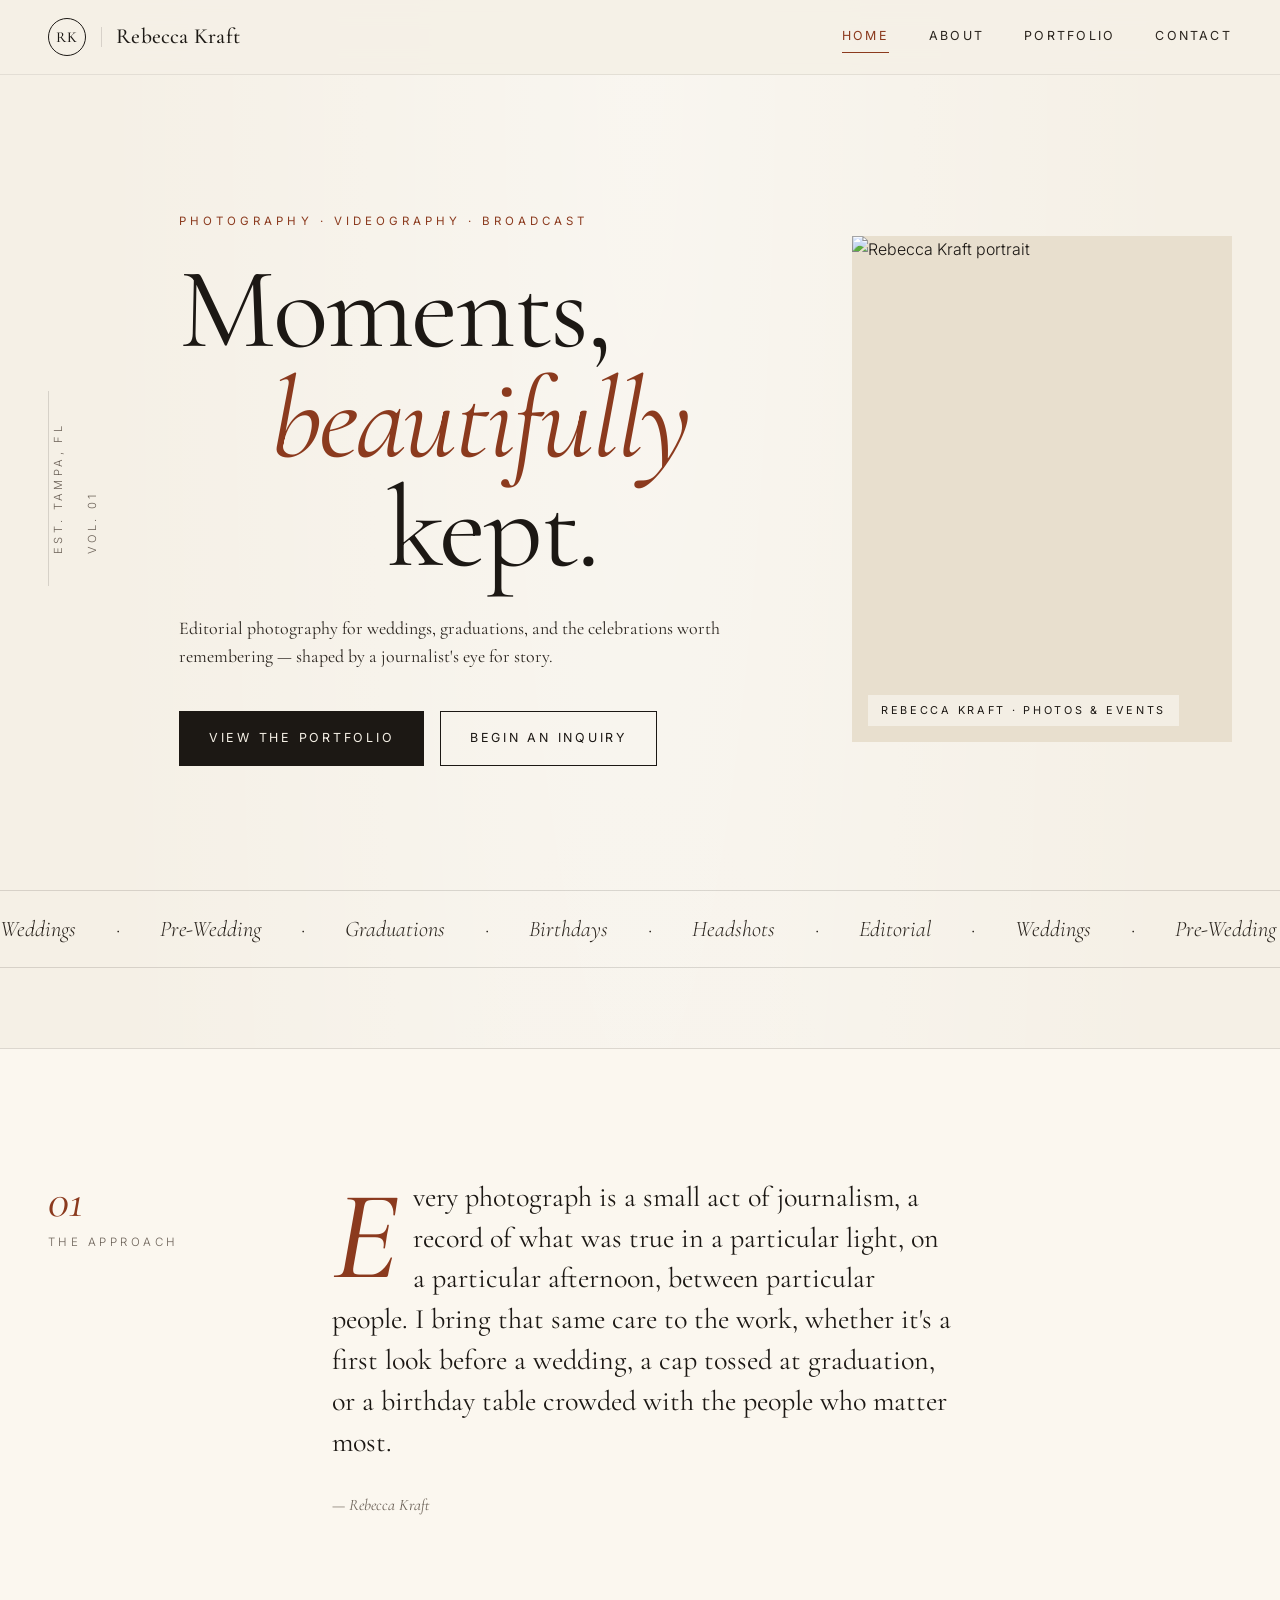
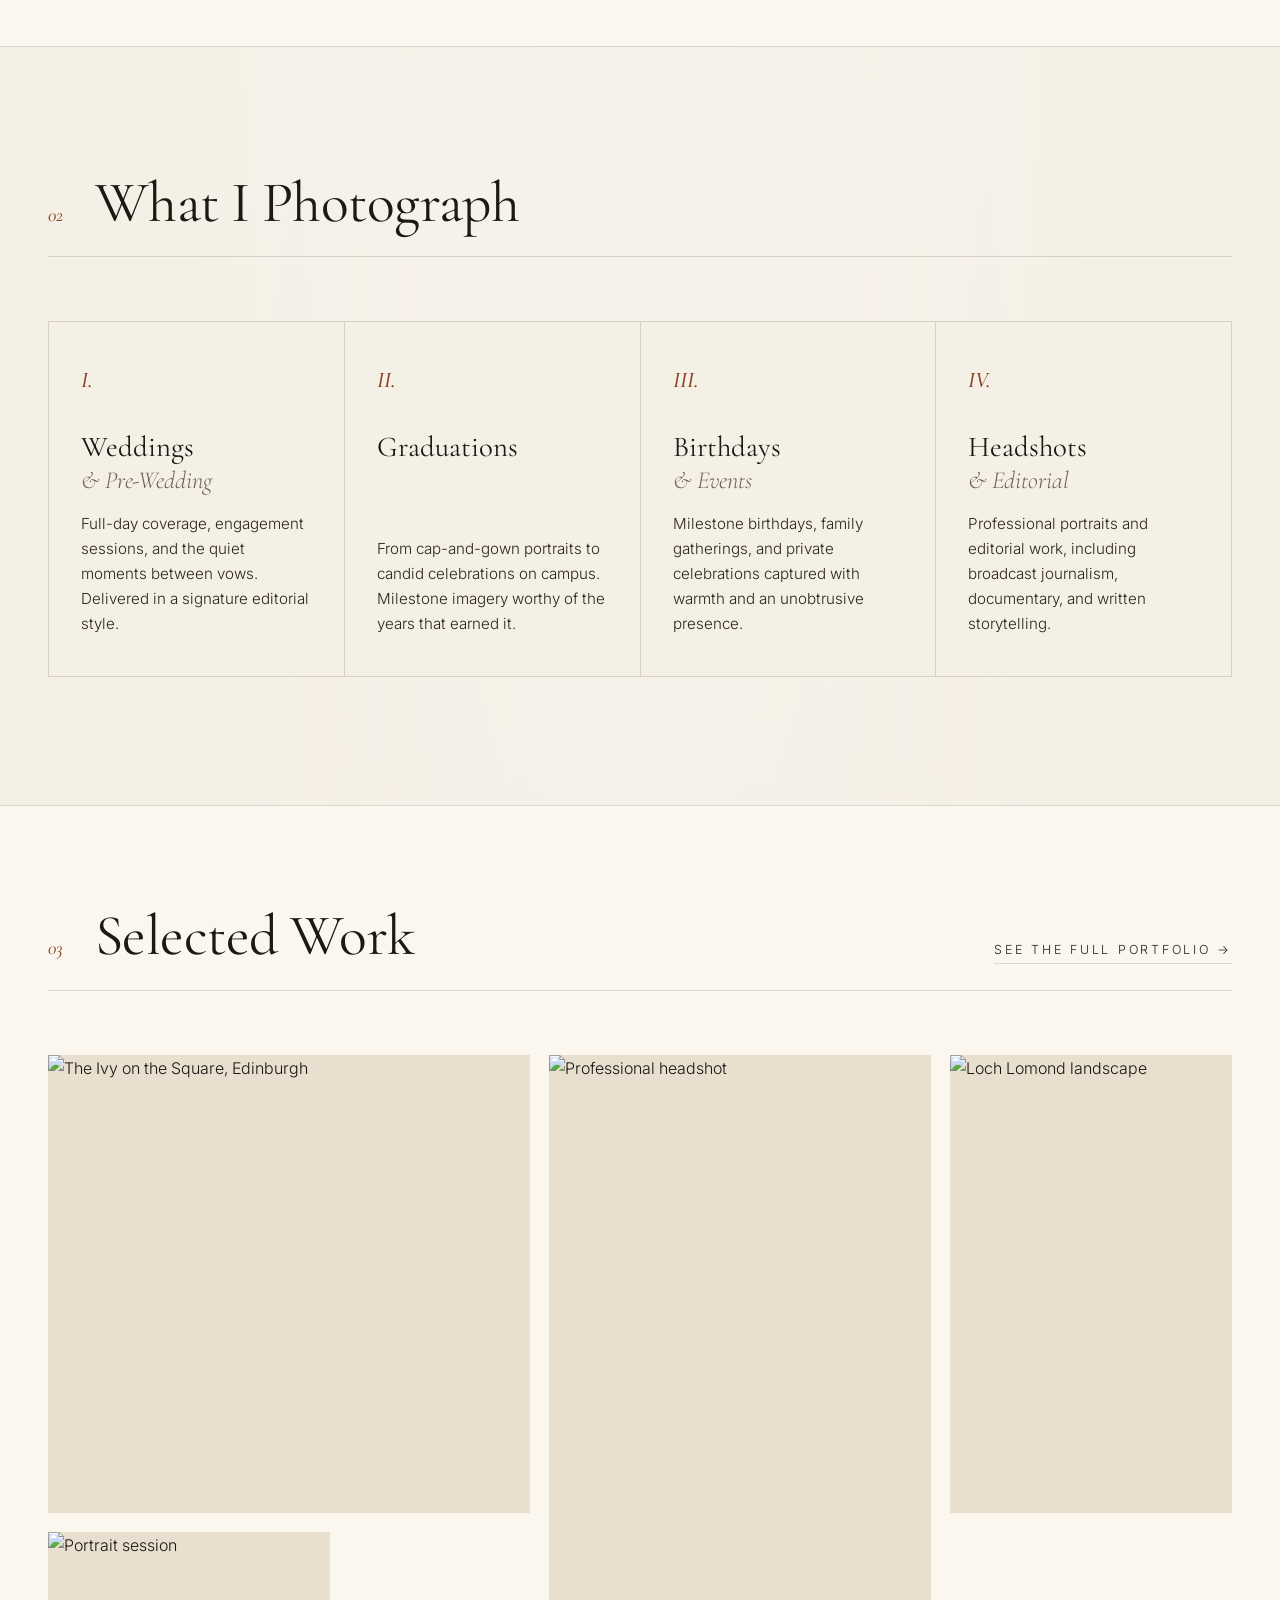
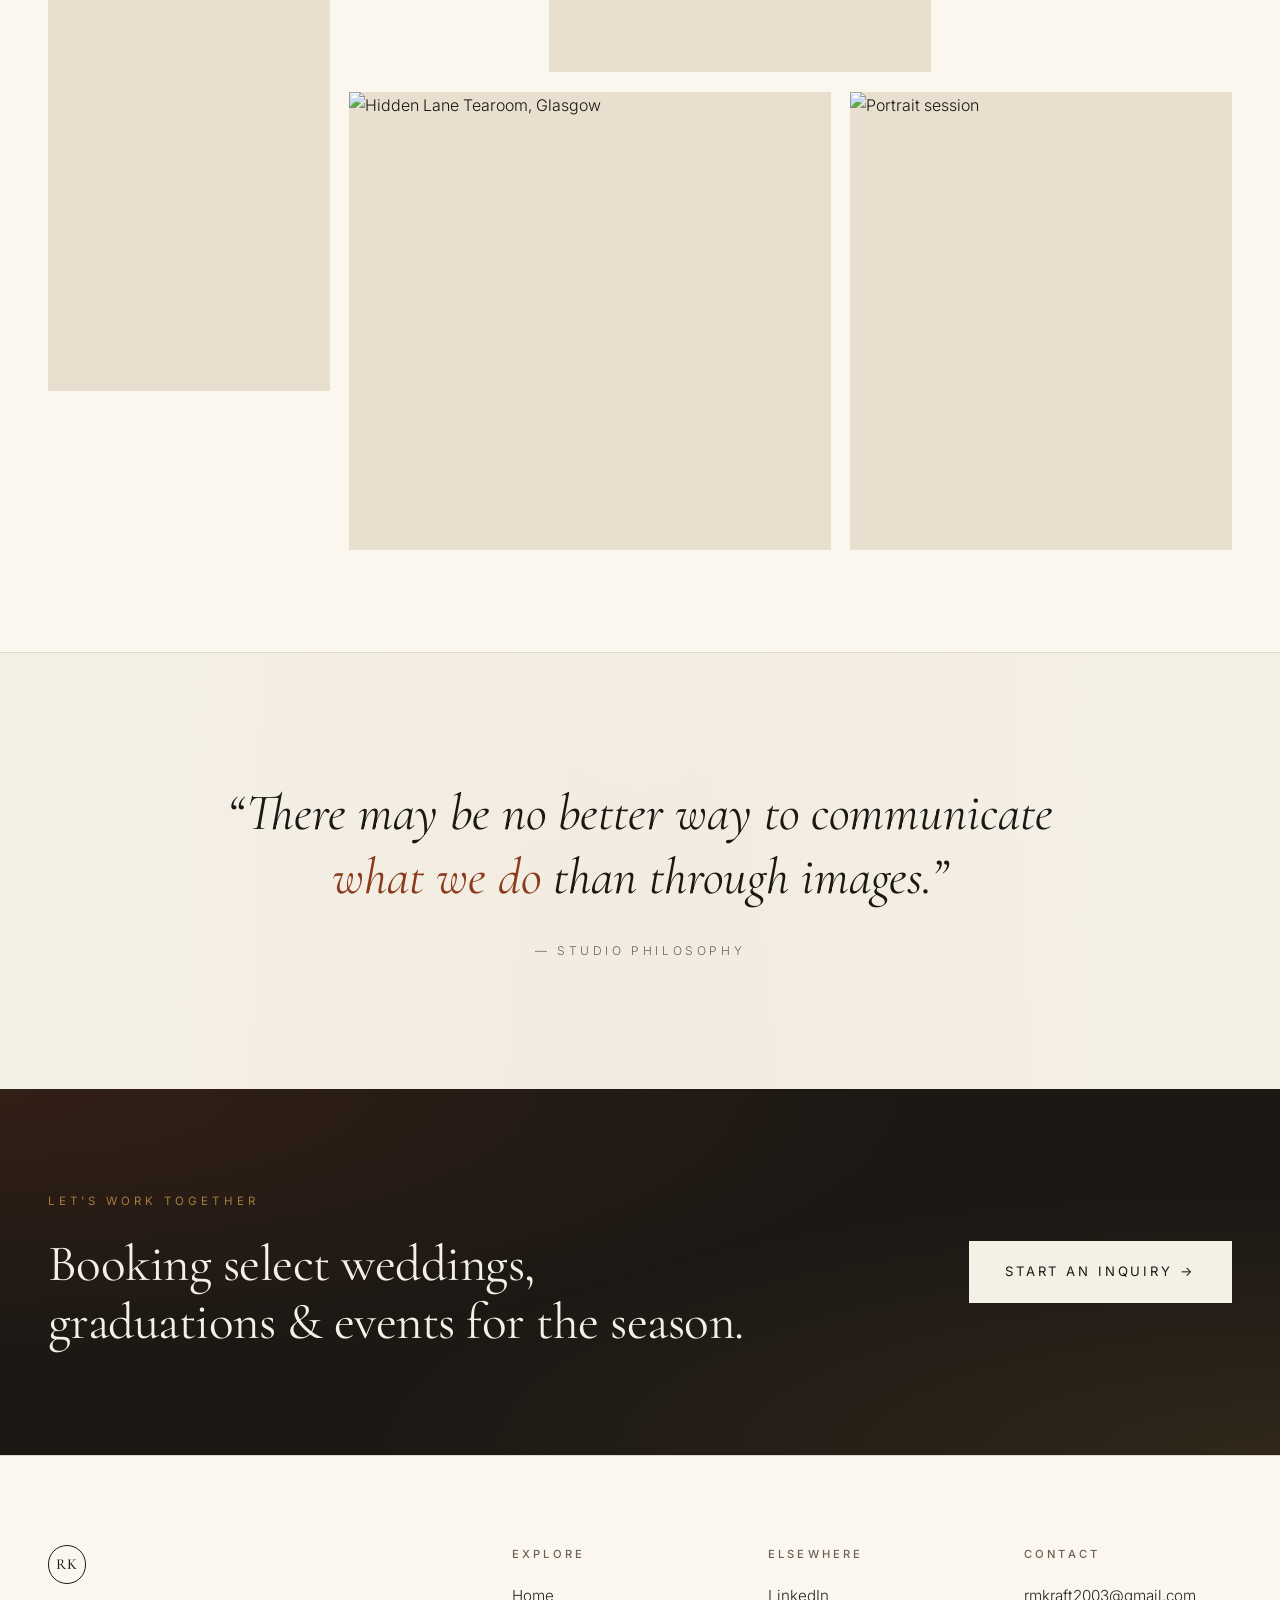
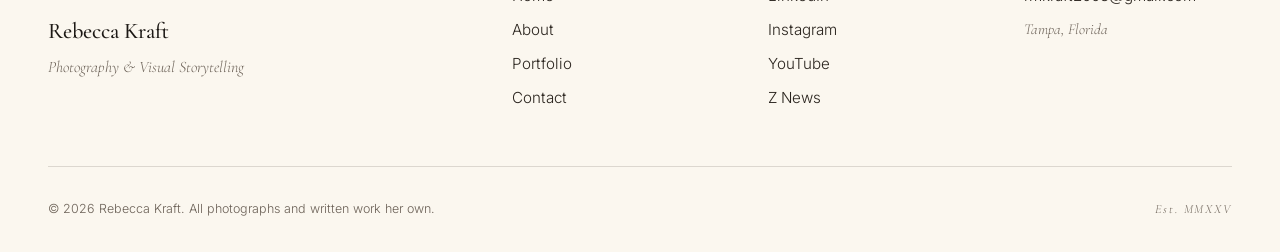
==== commit c021b38c: "Update index.html" ====
--- a/index.html
+++ b/index.html
@@ -4,7 +4,7 @@
 <meta charset="UTF-8" />
 <meta name="viewport" content="width=device-width, initial-scale=1.0" />
 <title>Rebecca Kraft — Photography & Visual Storytelling</title>
-<meta name="description" content="Rebecca Kraft is a photographer and multimedia journalist capturing graduations, engagements, and milestone celebrations through an editorial lens." />
+<meta name="description" content="Rebecca Kraft is a photographer and multimedia journalist capturing weddings, graduations, and milestone celebrations through an editorial lens." />
 <link rel="preconnect" href="https://fonts.googleapis.com">
 <link rel="preconnect" href="https://fonts.gstatic.com" crossorigin>
 <link href="https://fonts.googleapis.com/css2?family=Cormorant+Garamond:ital,wght@0,300;0,400;0,500;0,600;1,300;1,400&family=Inter:wght@300;400;500&display=swap" rel="stylesheet">
@@ -47,8 +47,8 @@
         <span class="title-line">kept.</span>
       </h1>
       <p class="hero-lede">
-        Editorial photography for graduations, engagements, and the
-        celebrations worth remembering — shaped by a journalist's eye for story.
+        Editorial photography for weddings, graduations, and the celebrations
+        worth remembering — shaped by a journalist's eye for story.
       </p>
       <div class="hero-cta">
         <a href="portfolio.html" class="btn btn-primary">View the Portfolio</a>
@@ -56,28 +56,30 @@
       </div>
     </div>
     <div class="hero-image">
-      <div class="image-frame">
-        <img src="https://static.wixstatic.com/media/527164_4708e468e7a246429846ae0cd0c75c08~mv2.png/v1/fill/w_600,h_800,al_c,q_90/portrait.png"
-             alt="Rebecca Kraft portrait"
-             loading="eager" />
-        <span class="image-caption">Rebecca Kraft · Photos & Events</span>
+  <div class="image-frame">
+    <img src="https://static.wixstatic.com/media/527164_4708e468e7a246429846ae0cd0c75c08~mv2.png/v1/fill/w_600,h_800,al_c,q_90/portrait.png"
+         alt="Rebecca Kraft portrait"
+         loading="eager" />
+    <span class="image-caption">Rebecca Kraft · Photos & Events</span>
+  </div>
+</div>
       </div>
     </div>
   </div>
   <div class="hero-ticker" aria-hidden="true">
     <div class="ticker-track">
+      <span>Weddings</span><span>·</span>
+      <span>Pre-Wedding</span><span>·</span>
       <span>Graduations</span><span>·</span>
-      <span>Engagements</span><span>·</span>
-      <span>Events</span><span>·</span>
+      <span>Birthdays</span><span>·</span>
       <span>Headshots</span><span>·</span>
       <span>Editorial</span><span>·</span>
-      <span>Commercials</span><span>·</span>
+      <span>Weddings</span><span>·</span>
+      <span>Pre-Wedding</span><span>·</span>
       <span>Graduations</span><span>·</span>
-      <span>Engagements</span><span>·</span>
-      <span>Events</span><span>·</span>
+      <span>Birthdays</span><span>·</span>
       <span>Headshots</span><span>·</span>
       <span>Editorial</span><span>·</span>
-      <span>Commercials</span><span>·</span>
     </div>
   </div>
 </section>
@@ -92,11 +94,11 @@
       </div>
       <div class="philo-body">
         <p class="dropcap">
-          <span class="drop">I</span>'ve always been enamored by the small moments in life. The way the
-          sun hits the ocean waves, giggles after a secret shared, the smell of
-          the air before it rains. I bring this love for the beauty of life into
-          my work — whether it's a cap toss before graduation, a kiss after she
-          says yes, or a smile on your first day.
+          <span class="drop">E</span>very photograph is a small act of journalism, a record of what
+          was true in a particular light, on a particular afternoon, between
+          particular people. I bring that same care to the work, whether it's
+          a first look before a wedding, a cap tossed at graduation, or a
+          birthday table crowded with the people who matter most.
         </p>
         <p class="sig">— Rebecca Kraft</p>
       </div>
@@ -114,40 +116,23 @@
     <div class="services-grid">
       <article class="service">
         <div class="service-num">I.</div>
+        <h3>Weddings<br><em>& Pre-Wedding</em></h3>
+        <p>Full-day coverage, engagement sessions, and the quiet moments between vows. Delivered in a signature editorial style.</p>
+      </article>
+      <article class="service">
+        <div class="service-num">II.</div>
         <h3>Graduations</h3>
-        <p>From cap-and-gown portraits to candid celebrations on campus — milestone imagery worthy of the years that earned it.</p>
-      </article>
-      <article class="service">
-        <div class="service-num">II.</div>
-        <h3>Engagements<br><em>& Events</em></h3>
-        <p>Engagement sessions, gatherings, and private celebrations captured with warmth and an unobtrusive presence.</p>
+        <p>From cap-and-gown portraits to candid celebrations on campus. Milestone imagery worthy of the years that earned it.</p>
       </article>
       <article class="service">
         <div class="service-num">III.</div>
-        <h3>Headshots<br><em>& Editorials</em></h3>
-        <p>Professional portraits and editorial work with a clean, considered, magazine-quality finish.</p>
-      </article>
-    </div>
-
-    <div class="section-head" style="margin-top: clamp(3rem, 6vw, 5rem);">
-      <span class="section-number">03</span>
-      <h2 class="section-title">What I Film</h2>
-    </div>
-    <div class="services-grid">
-      <article class="service">
-        <div class="service-num">I.</div>
-        <h3>Editorials</h3>
-        <p>Narrative-driven video pieces that carry the same editorial eye and quiet attention as the still work.</p>
-      </article>
-      <article class="service">
-        <div class="service-num">II.</div>
-        <h3>Commercials</h3>
-        <p>Brand and product storytelling — planned, filmed, and edited to communicate with clarity and craft.</p>
-      </article>
-      <article class="service">
-        <div class="service-num">III.</div>
-        <h3>Social Media<br><em>Content</em></h3>
-        <p>Short-form content built for reach — from concept and filming through post-production and delivery.</p>
+        <h3>Birthdays<br><em>& Events</em></h3>
+        <p>Milestone birthdays, family gatherings, and private celebrations captured with warmth and an unobtrusive presence.</p>
+      </article>
+      <article class="service">
+        <div class="service-num">IV.</div>
+        <h3>Headshots<br><em>& Editorial</em></h3>
+        <p>Professional portraits and editorial work, including broadcast journalism, documentary, and written storytelling.</p>
       </article>
     </div>
   </div>
@@ -157,48 +142,47 @@
 <section class="featured">
   <div class="container">
     <div class="section-head">
-      <span class="section-number">04</span>
+      <span class="section-number">03</span>
       <h2 class="section-title">Selected Work</h2>
       <a href="portfolio.html" class="section-link">See the full portfolio →</a>
     </div>
 
     <div class="gallery-editorial">
       <figure class="g-item g-1">
-        <img src="Landscape_Scotland.jpeg" alt="Landscape, Scotland" loading="lazy">
-        <figcaption>Highlands <span>Scotland</span></figcaption>
+        <img src="https://static.wixstatic.com/media/527164_3ba5fad1bee54399bae5c40a2415655d~mv2.jpg/v1/fit/w_900,h_600,q_90,enc_avif,quality_auto/527164_3ba5fad1bee54399bae5c40a2415655d~mv2.jpg" alt="The Ivy on the Square, Edinburgh" loading="lazy">
+        <figcaption>The Ivy on the Square <span>Edinburgh, Scotland</span></figcaption>
       </figure>
       <figure class="g-item g-2">
-        <img src="GraduationUSF3.jpeg" alt="USF graduation portrait" loading="lazy">
-        <figcaption>Graduation <span>University of South Florida</span></figcaption>
+        <img src="https://static.wixstatic.com/media/527164_c5572c89df87419689aaf82d29352de5~mv2.jpeg/v1/fit/w_800,h_1200,q_90,enc_avif,quality_auto/527164_c5572c89df87419689aaf82d29352de5~mv2.jpeg" alt="Professional headshot" loading="lazy">
+        <figcaption>Headshot <span>Desiree Frohlich</span></figcaption>
       </figure>
       <figure class="g-item g-3">
-        <img src="Lake_Scotland.jpeg" alt="Lake, Scotland" loading="lazy">
-        <figcaption>Loch <span>Scotland</span></figcaption>
+        <img src="https://static.wixstatic.com/media/527164_0e4d3b2d50eb4544ba2f50a26c414ae7~mv2.jpg/v1/fit/w_800,h_1200,q_90,enc_avif,quality_auto/527164_0e4d3b2d50eb4544ba2f50a26c414ae7~mv2.jpg" alt="Loch Lomond landscape" loading="lazy">
+        <figcaption>Loch Lomond <span>Scotland</span></figcaption>
       </figure>
       <figure class="g-item g-4">
-        <img src="Graduation_FloridaAtlantic1.jpeg" alt="Florida Atlantic graduation" loading="lazy">
-        <figcaption>Graduation <span>Florida Atlantic University</span></figcaption>
+        <img src="https://static.wixstatic.com/media/527164_33f036b862654665bb7902ab020ac059~mv2.jpg/v1/fit/w_900,h_600,q_90,enc_avif,quality_auto/527164_33f036b862654665bb7902ab020ac059~mv2.jpg" alt="Portrait session" loading="lazy">
+        <figcaption>Portrait Session <span>Kayleigh Payer</span></figcaption>
       </figure>
       <figure class="g-item g-5">
-        <img src="Rainfall_Scotland.jpeg" alt="Rainfall, Scotland" loading="lazy">
-        <figcaption>Rainfall <span>Scotland</span></figcaption>
+        <img src="https://static.wixstatic.com/media/527164_38e55eba34f4413581f68bad8bcf86d2~mv2.jpeg/v1/fit/w_800,h_1067,q_90,enc_avif,quality_auto/527164_38e55eba34f4413581f68bad8bcf86d2~mv2.jpeg" alt="Hidden Lane Tearoom, Glasgow" loading="lazy">
+        <figcaption>Hidden Lane Tearoom <span>Glasgow, Scotland</span></figcaption>
       </figure>
       <figure class="g-item g-6">
-        <img src="Graduation_HighSchool1.jpeg" alt="High school graduation portrait" loading="lazy">
-        <figcaption>Graduation <span>High School Portrait</span></figcaption>
-      </figure>
-    </div>
-  </div>
-</section>
-
-<!-- PULL QUOTE -->
+        <img src="https://static.wixstatic.com/media/527164_2ba0c175d8784479a31a6659ba27af08~mv2.jpeg/v1/fit/w_800,h_1200,q_90,enc_avif,quality_auto/527164_2ba0c175d8784479a31a6659ba27af08~mv2.jpeg" alt="Portrait session" loading="lazy">
+        <figcaption>One Hour Session <span>Tampa, FL</span></figcaption>
+      </figure>
+    </div>
+  </div>
+</section>
+
+<!-- TESTIMONIAL / PULL QUOTE -->
 <section class="pullquote">
   <div class="container">
     <blockquote>
-      <p>“You don't make a photograph with just a camera. You bring to the act
-      of photography all the pictures you have seen, the books you have read,
-      the music you have heard, <em>the people you have loved.</em>”</p>
-      <cite>— Ansel Adams</cite>
+      <p>“There may be no better way to communicate<br>
+      <em>what we do</em> than through images.”</p>
+      <cite>— Studio Philosophy</cite>
     </blockquote>
   </div>
 </section>
@@ -209,7 +193,7 @@
     <div class="cta-inner">
       <div>
         <p class="eyebrow">Let's Work Together</p>
-        <h2>Booking select graduations,<br>engagements & events for the season.</h2>
+        <h2>Booking select weddings,<br>graduations & events for the season.</h2>
       </div>
       <a href="contact.html" class="btn btn-primary btn-lg">Start an Inquiry →</a>
     </div>
@@ -250,3 +234,8 @@
       <p class="footer-credit">Est. MMXXV</p>
     </div>
   </div>
+</footer>
+
+<script src="script.js"></script>
+</body>
+</html>
--- a/styles.css
+++ b/styles.css
@@ -1258,3 +1258,17 @@
 
   .doc-grid { grid-template-columns: 1fr; gap: 1.5rem; }
 }
+
+/* =========================================================
+   THEME — USF Green accent
+   ========================================================= */
+.theme-green {
+  --rust:  #006747;  /* USF Green — accent principal (links, números, itálicos) */
+  --brass: #CFC493;  /* USF Gold — accent secundário (eyebrow no CTA) */
+}
+
+/* opcional: um verde mais escuro para hover, dá mais profundidade */
+.theme-green .btn-primary:hover,
+.theme-green .nav-links a:hover::after {
+  background-color: #005432; /* Evergreen — tom mais escuro, só para hover */
+}
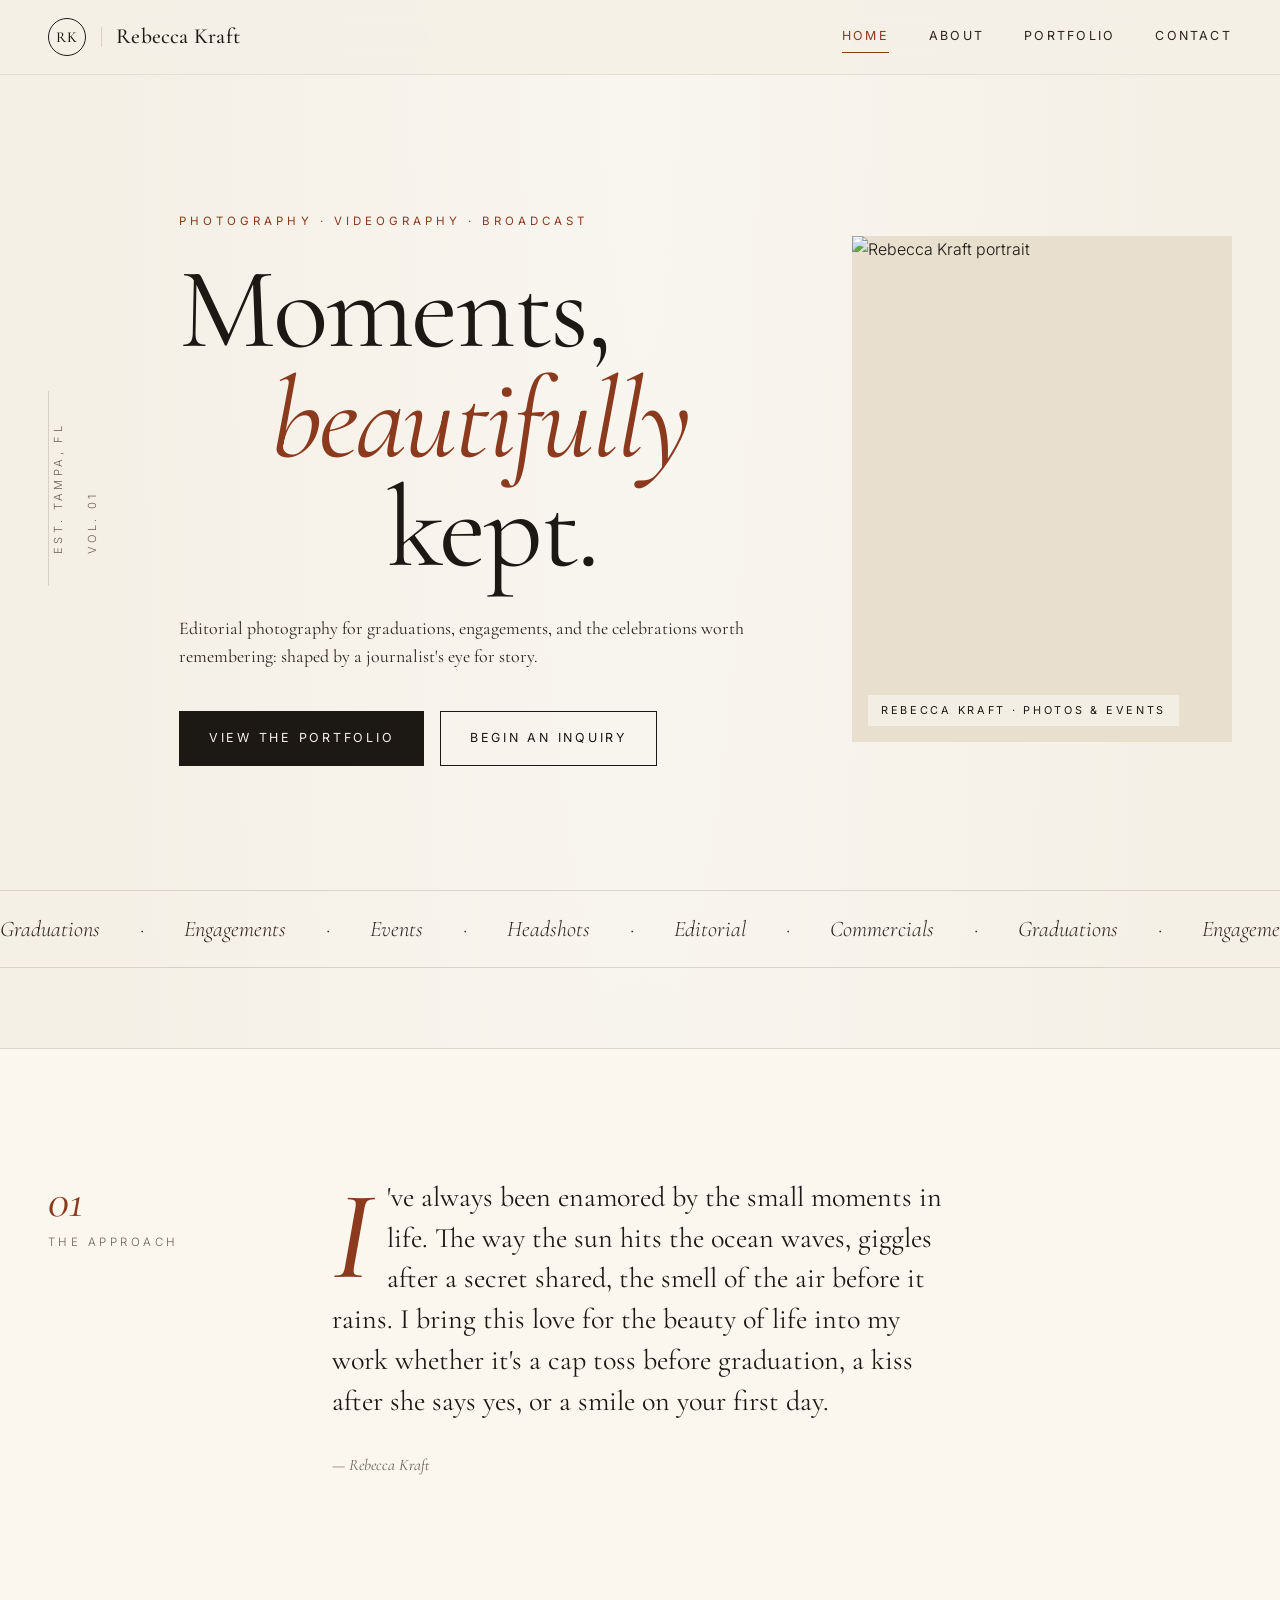
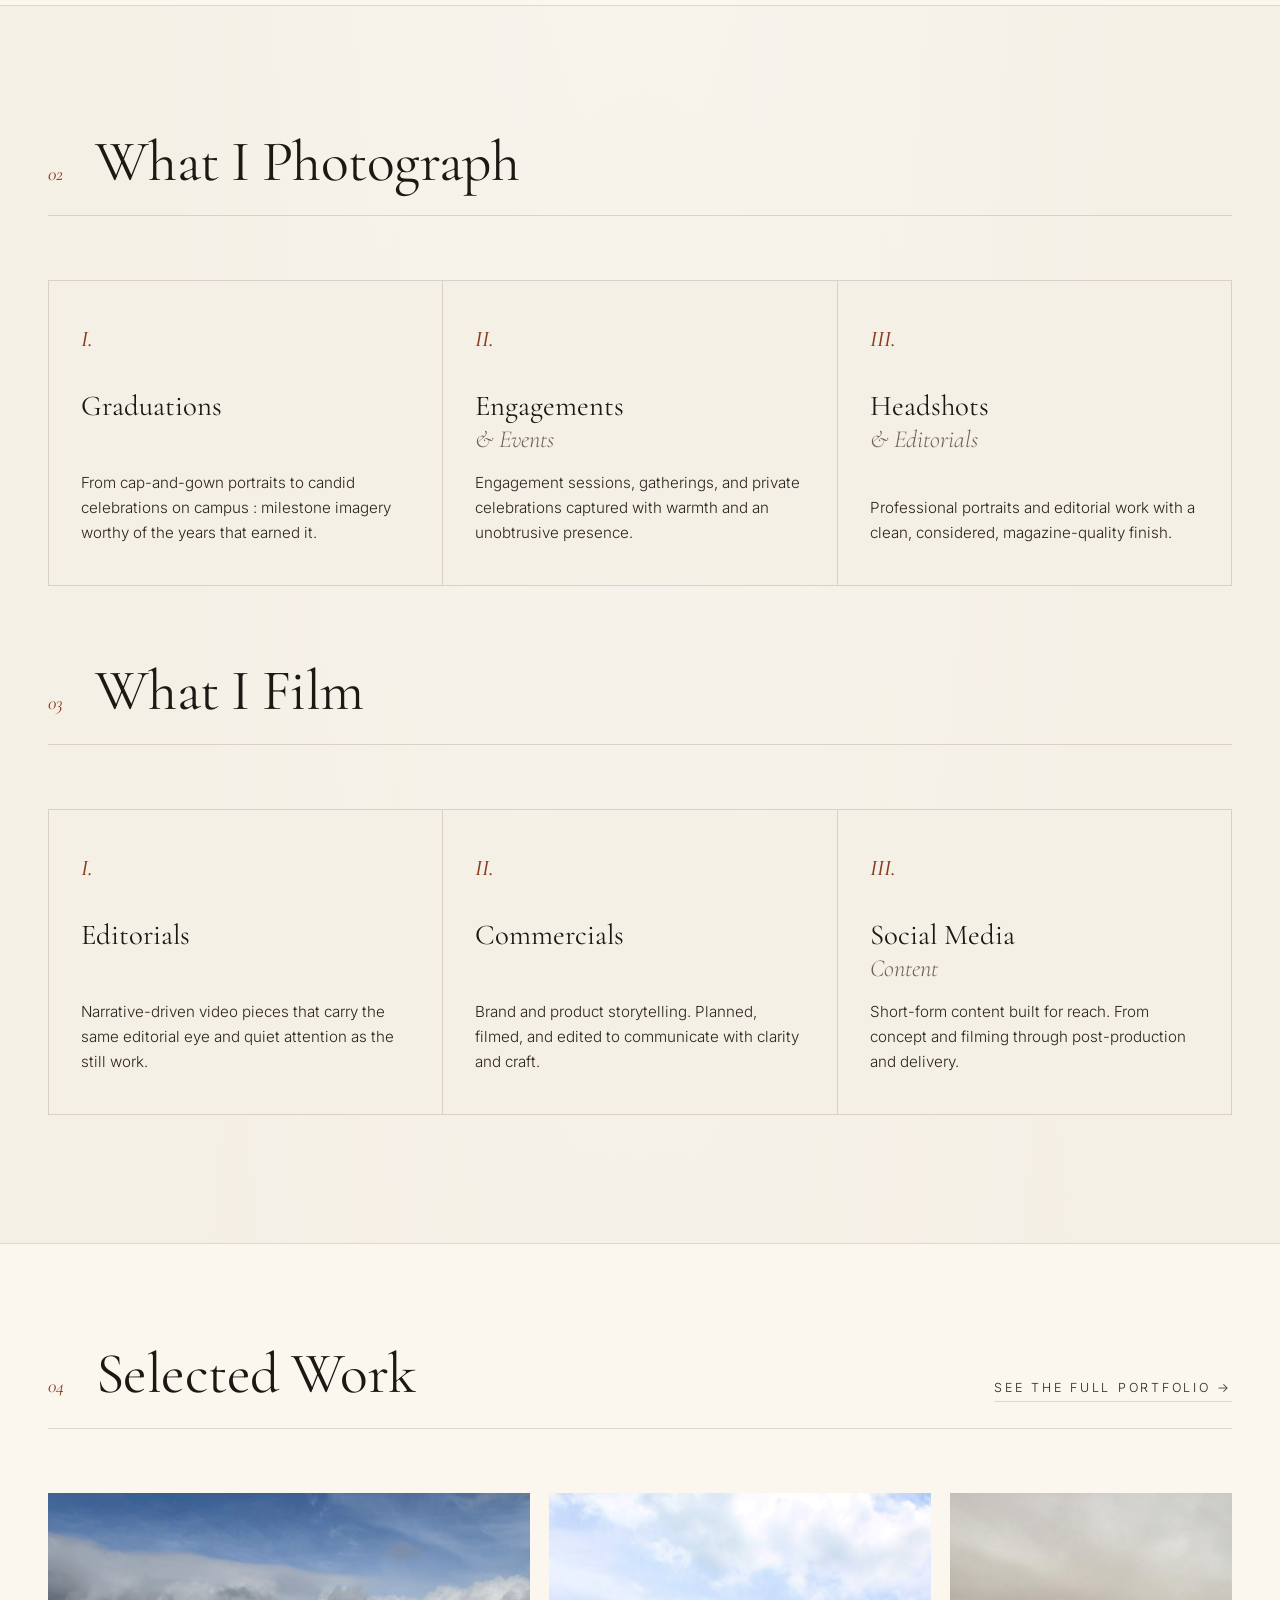
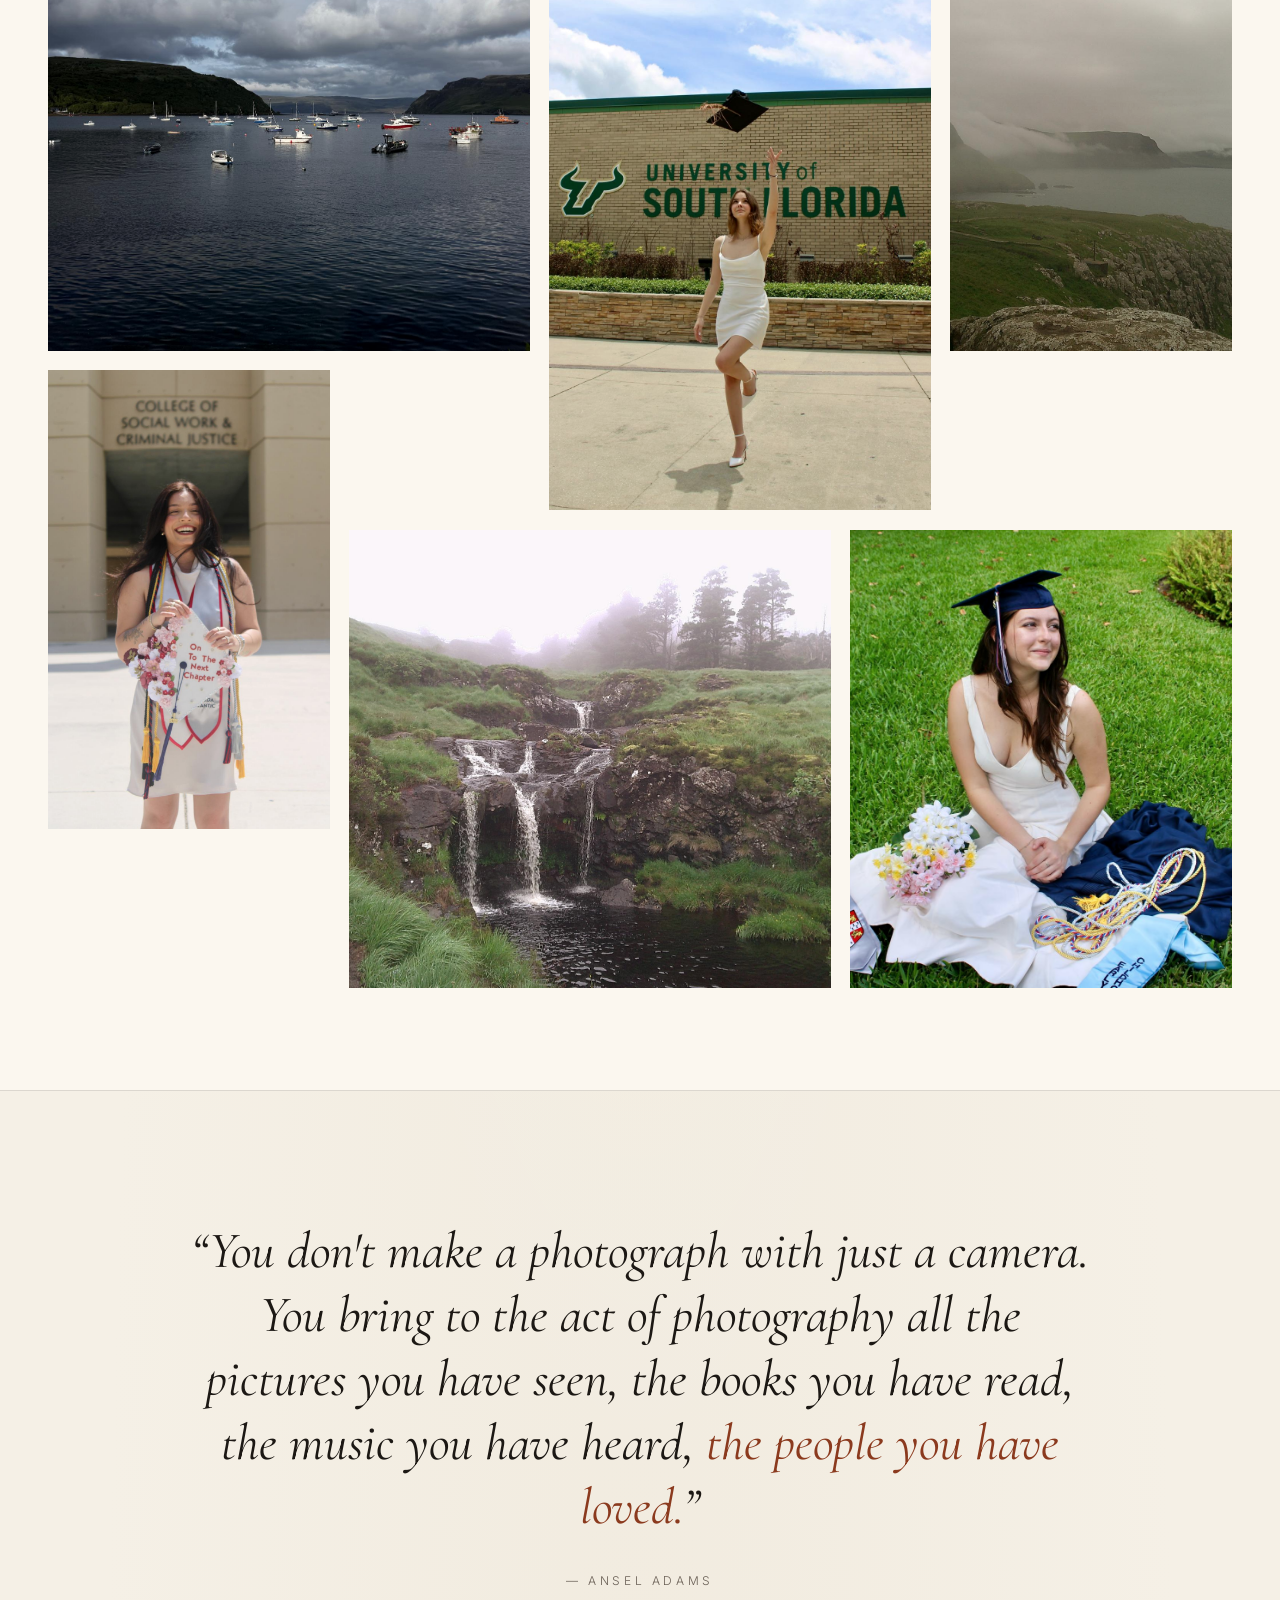
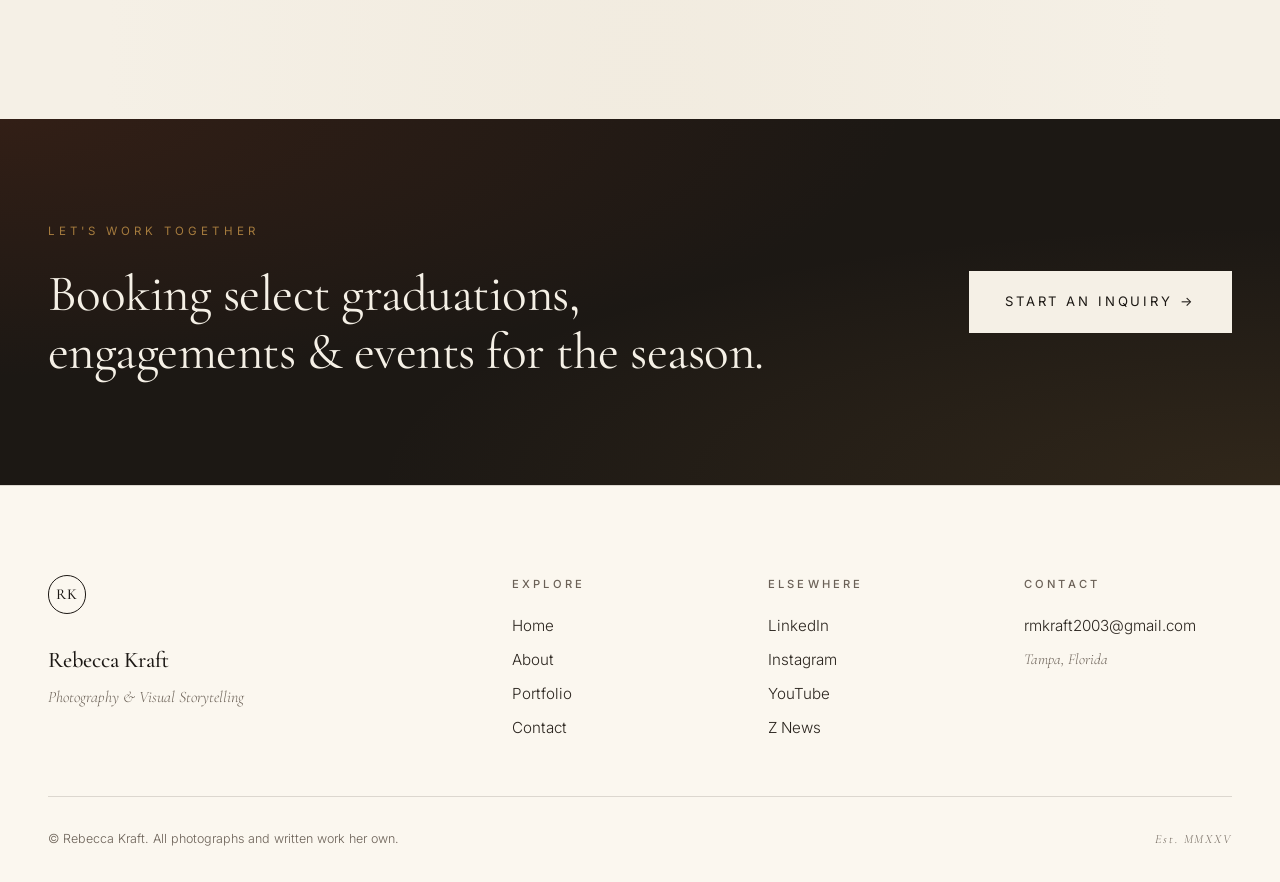
==== commit 800a1554: "Update index.html" ====
--- a/index.html
+++ b/index.html
@@ -4,7 +4,7 @@
 <meta charset="UTF-8" />
 <meta name="viewport" content="width=device-width, initial-scale=1.0" />
 <title>Rebecca Kraft — Photography & Visual Storytelling</title>
-<meta name="description" content="Rebecca Kraft is a photographer and multimedia journalist capturing weddings, graduations, and milestone celebrations through an editorial lens." />
+<meta name="description" content="Rebecca Kraft is a photographer and multimedia journalist capturing graduations, engagements, and milestone celebrations through an editorial lens." />
 <link rel="preconnect" href="https://fonts.googleapis.com">
 <link rel="preconnect" href="https://fonts.gstatic.com" crossorigin>
 <link href="https://fonts.googleapis.com/css2?family=Cormorant+Garamond:ital,wght@0,300;0,400;0,500;0,600;1,300;1,400&family=Inter:wght@300;400;500&display=swap" rel="stylesheet">
@@ -47,8 +47,8 @@
         <span class="title-line">kept.</span>
       </h1>
       <p class="hero-lede">
-        Editorial photography for weddings, graduations, and the celebrations
-        worth remembering — shaped by a journalist's eye for story.
+        Editorial photography for graduations, engagements, and the
+        celebrations worth remembering: shaped by a journalist's eye for story.
       </p>
       <div class="hero-cta">
         <a href="portfolio.html" class="btn btn-primary">View the Portfolio</a>
@@ -56,30 +56,28 @@
       </div>
     </div>
     <div class="hero-image">
-  <div class="image-frame">
-    <img src="https://static.wixstatic.com/media/527164_4708e468e7a246429846ae0cd0c75c08~mv2.png/v1/fill/w_600,h_800,al_c,q_90/portrait.png"
-         alt="Rebecca Kraft portrait"
-         loading="eager" />
-    <span class="image-caption">Rebecca Kraft · Photos & Events</span>
-  </div>
-</div>
+      <div class="image-frame">
+        <img src="https://static.wixstatic.com/media/527164_4708e468e7a246429846ae0cd0c75c08~mv2.png/v1/fill/w_600,h_800,al_c,q_90/portrait.png"
+             alt="Rebecca Kraft portrait"
+             loading="eager" />
+        <span class="image-caption">Rebecca Kraft · Photos & Events</span>
       </div>
     </div>
   </div>
   <div class="hero-ticker" aria-hidden="true">
     <div class="ticker-track">
-      <span>Weddings</span><span>·</span>
-      <span>Pre-Wedding</span><span>·</span>
       <span>Graduations</span><span>·</span>
-      <span>Birthdays</span><span>·</span>
+      <span>Engagements</span><span>·</span>
+      <span>Events</span><span>·</span>
       <span>Headshots</span><span>·</span>
       <span>Editorial</span><span>·</span>
-      <span>Weddings</span><span>·</span>
-      <span>Pre-Wedding</span><span>·</span>
+      <span>Commercials</span><span>·</span>
       <span>Graduations</span><span>·</span>
-      <span>Birthdays</span><span>·</span>
+      <span>Engagements</span><span>·</span>
+      <span>Events</span><span>·</span>
       <span>Headshots</span><span>·</span>
       <span>Editorial</span><span>·</span>
+      <span>Commercials</span><span>·</span>
     </div>
   </div>
 </section>
@@ -94,11 +92,11 @@
       </div>
       <div class="philo-body">
         <p class="dropcap">
-          <span class="drop">E</span>very photograph is a small act of journalism, a record of what
-          was true in a particular light, on a particular afternoon, between
-          particular people. I bring that same care to the work, whether it's
-          a first look before a wedding, a cap tossed at graduation, or a
-          birthday table crowded with the people who matter most.
+          <span class="drop">I</span>'ve always been enamored by the small moments in life. The way the
+          sun hits the ocean waves, giggles after a secret shared, the smell of
+          the air before it rains. I bring this love for the beauty of life into
+          my work whether it's a cap toss before graduation, a kiss after she
+          says yes, or a smile on your first day.
         </p>
         <p class="sig">— Rebecca Kraft</p>
       </div>
@@ -116,23 +114,40 @@
     <div class="services-grid">
       <article class="service">
         <div class="service-num">I.</div>
-        <h3>Weddings<br><em>& Pre-Wedding</em></h3>
-        <p>Full-day coverage, engagement sessions, and the quiet moments between vows. Delivered in a signature editorial style.</p>
+        <h3>Graduations</h3>
+        <p>From cap-and-gown portraits to candid celebrations on campus : milestone imagery worthy of the years that earned it.</p>
       </article>
       <article class="service">
         <div class="service-num">II.</div>
-        <h3>Graduations</h3>
-        <p>From cap-and-gown portraits to candid celebrations on campus. Milestone imagery worthy of the years that earned it.</p>
+        <h3>Engagements<br><em>& Events</em></h3>
+        <p>Engagement sessions, gatherings, and private celebrations captured with warmth and an unobtrusive presence.</p>
       </article>
       <article class="service">
         <div class="service-num">III.</div>
-        <h3>Birthdays<br><em>& Events</em></h3>
-        <p>Milestone birthdays, family gatherings, and private celebrations captured with warmth and an unobtrusive presence.</p>
-      </article>
-      <article class="service">
-        <div class="service-num">IV.</div>
-        <h3>Headshots<br><em>& Editorial</em></h3>
-        <p>Professional portraits and editorial work, including broadcast journalism, documentary, and written storytelling.</p>
+        <h3>Headshots<br><em>& Editorials</em></h3>
+        <p>Professional portraits and editorial work with a clean, considered, magazine-quality finish.</p>
+      </article>
+    </div>
+
+    <div class="section-head" style="margin-top: clamp(3rem, 6vw, 5rem);">
+      <span class="section-number">03</span>
+      <h2 class="section-title">What I Film</h2>
+    </div>
+    <div class="services-grid">
+      <article class="service">
+        <div class="service-num">I.</div>
+        <h3>Editorials</h3>
+        <p>Narrative-driven video pieces that carry the same editorial eye and quiet attention as the still work.</p>
+      </article>
+      <article class="service">
+        <div class="service-num">II.</div>
+        <h3>Commercials</h3>
+        <p>Brand and product storytelling. Planned, filmed, and edited to communicate with clarity and craft.</p>
+      </article>
+      <article class="service">
+        <div class="service-num">III.</div>
+        <h3>Social Media<br><em>Content</em></h3>
+        <p>Short-form content built for reach. From concept and filming through post-production and delivery.</p>
       </article>
     </div>
   </div>
@@ -142,47 +157,48 @@
 <section class="featured">
   <div class="container">
     <div class="section-head">
-      <span class="section-number">03</span>
+      <span class="section-number">04</span>
       <h2 class="section-title">Selected Work</h2>
       <a href="portfolio.html" class="section-link">See the full portfolio →</a>
     </div>
 
     <div class="gallery-editorial">
       <figure class="g-item g-1">
-        <img src="https://static.wixstatic.com/media/527164_3ba5fad1bee54399bae5c40a2415655d~mv2.jpg/v1/fit/w_900,h_600,q_90,enc_avif,quality_auto/527164_3ba5fad1bee54399bae5c40a2415655d~mv2.jpg" alt="The Ivy on the Square, Edinburgh" loading="lazy">
-        <figcaption>The Ivy on the Square <span>Edinburgh, Scotland</span></figcaption>
+        <img src="Landscape_Scotland.jpeg" alt="Landscape, Scotland" loading="lazy">
+        <figcaption>Highlands <span>Scotland</span></figcaption>
       </figure>
       <figure class="g-item g-2">
-        <img src="https://static.wixstatic.com/media/527164_c5572c89df87419689aaf82d29352de5~mv2.jpeg/v1/fit/w_800,h_1200,q_90,enc_avif,quality_auto/527164_c5572c89df87419689aaf82d29352de5~mv2.jpeg" alt="Professional headshot" loading="lazy">
-        <figcaption>Headshot <span>Desiree Frohlich</span></figcaption>
+        <img src="GraduationUSF3.jpeg" alt="USF graduation portrait" loading="lazy">
+        <figcaption>Graduation <span>University of South Florida</span></figcaption>
       </figure>
       <figure class="g-item g-3">
-        <img src="https://static.wixstatic.com/media/527164_0e4d3b2d50eb4544ba2f50a26c414ae7~mv2.jpg/v1/fit/w_800,h_1200,q_90,enc_avif,quality_auto/527164_0e4d3b2d50eb4544ba2f50a26c414ae7~mv2.jpg" alt="Loch Lomond landscape" loading="lazy">
-        <figcaption>Loch Lomond <span>Scotland</span></figcaption>
+        <img src="Lake_Scotland.jpeg" alt="Lake, Scotland" loading="lazy">
+        <figcaption>Loch <span>Scotland</span></figcaption>
       </figure>
       <figure class="g-item g-4">
-        <img src="https://static.wixstatic.com/media/527164_33f036b862654665bb7902ab020ac059~mv2.jpg/v1/fit/w_900,h_600,q_90,enc_avif,quality_auto/527164_33f036b862654665bb7902ab020ac059~mv2.jpg" alt="Portrait session" loading="lazy">
-        <figcaption>Portrait Session <span>Kayleigh Payer</span></figcaption>
+        <img src="Graduation_FloridaAtlantic1.jpeg" alt="Florida Atlantic graduation" loading="lazy">
+        <figcaption>Graduation <span>Florida Atlantic University</span></figcaption>
       </figure>
       <figure class="g-item g-5">
-        <img src="https://static.wixstatic.com/media/527164_38e55eba34f4413581f68bad8bcf86d2~mv2.jpeg/v1/fit/w_800,h_1067,q_90,enc_avif,quality_auto/527164_38e55eba34f4413581f68bad8bcf86d2~mv2.jpeg" alt="Hidden Lane Tearoom, Glasgow" loading="lazy">
-        <figcaption>Hidden Lane Tearoom <span>Glasgow, Scotland</span></figcaption>
+        <img src="Rainfall_Scotland.jpeg" alt="Rainfall, Scotland" loading="lazy">
+        <figcaption>Rainfall <span>Scotland</span></figcaption>
       </figure>
       <figure class="g-item g-6">
-        <img src="https://static.wixstatic.com/media/527164_2ba0c175d8784479a31a6659ba27af08~mv2.jpeg/v1/fit/w_800,h_1200,q_90,enc_avif,quality_auto/527164_2ba0c175d8784479a31a6659ba27af08~mv2.jpeg" alt="Portrait session" loading="lazy">
-        <figcaption>One Hour Session <span>Tampa, FL</span></figcaption>
-      </figure>
-    </div>
-  </div>
-</section>
-
-<!-- TESTIMONIAL / PULL QUOTE -->
+        <img src="Graduation_HighSchool1.jpeg" alt="High school graduation portrait" loading="lazy">
+        <figcaption>Graduation <span>High School Portrait</span></figcaption>
+      </figure>
+    </div>
+  </div>
+</section>
+
+<!-- PULL QUOTE -->
 <section class="pullquote">
   <div class="container">
     <blockquote>
-      <p>“There may be no better way to communicate<br>
-      <em>what we do</em> than through images.”</p>
-      <cite>— Studio Philosophy</cite>
+      <p>“You don't make a photograph with just a camera. You bring to the act
+      of photography all the pictures you have seen, the books you have read,
+      the music you have heard, <em>the people you have loved.</em>”</p>
+      <cite>— Ansel Adams</cite>
     </blockquote>
   </div>
 </section>
@@ -193,7 +209,7 @@
     <div class="cta-inner">
       <div>
         <p class="eyebrow">Let's Work Together</p>
-        <h2>Booking select weddings,<br>graduations & events for the season.</h2>
+        <h2>Booking select graduations,<br>engagements & events for the season.</h2>
       </div>
       <a href="contact.html" class="btn btn-primary btn-lg">Start an Inquiry →</a>
     </div>
@@ -234,8 +250,3 @@
       <p class="footer-credit">Est. MMXXV</p>
     </div>
   </div>
-</footer>
-
-<script src="script.js"></script>
-</body>
-</html>
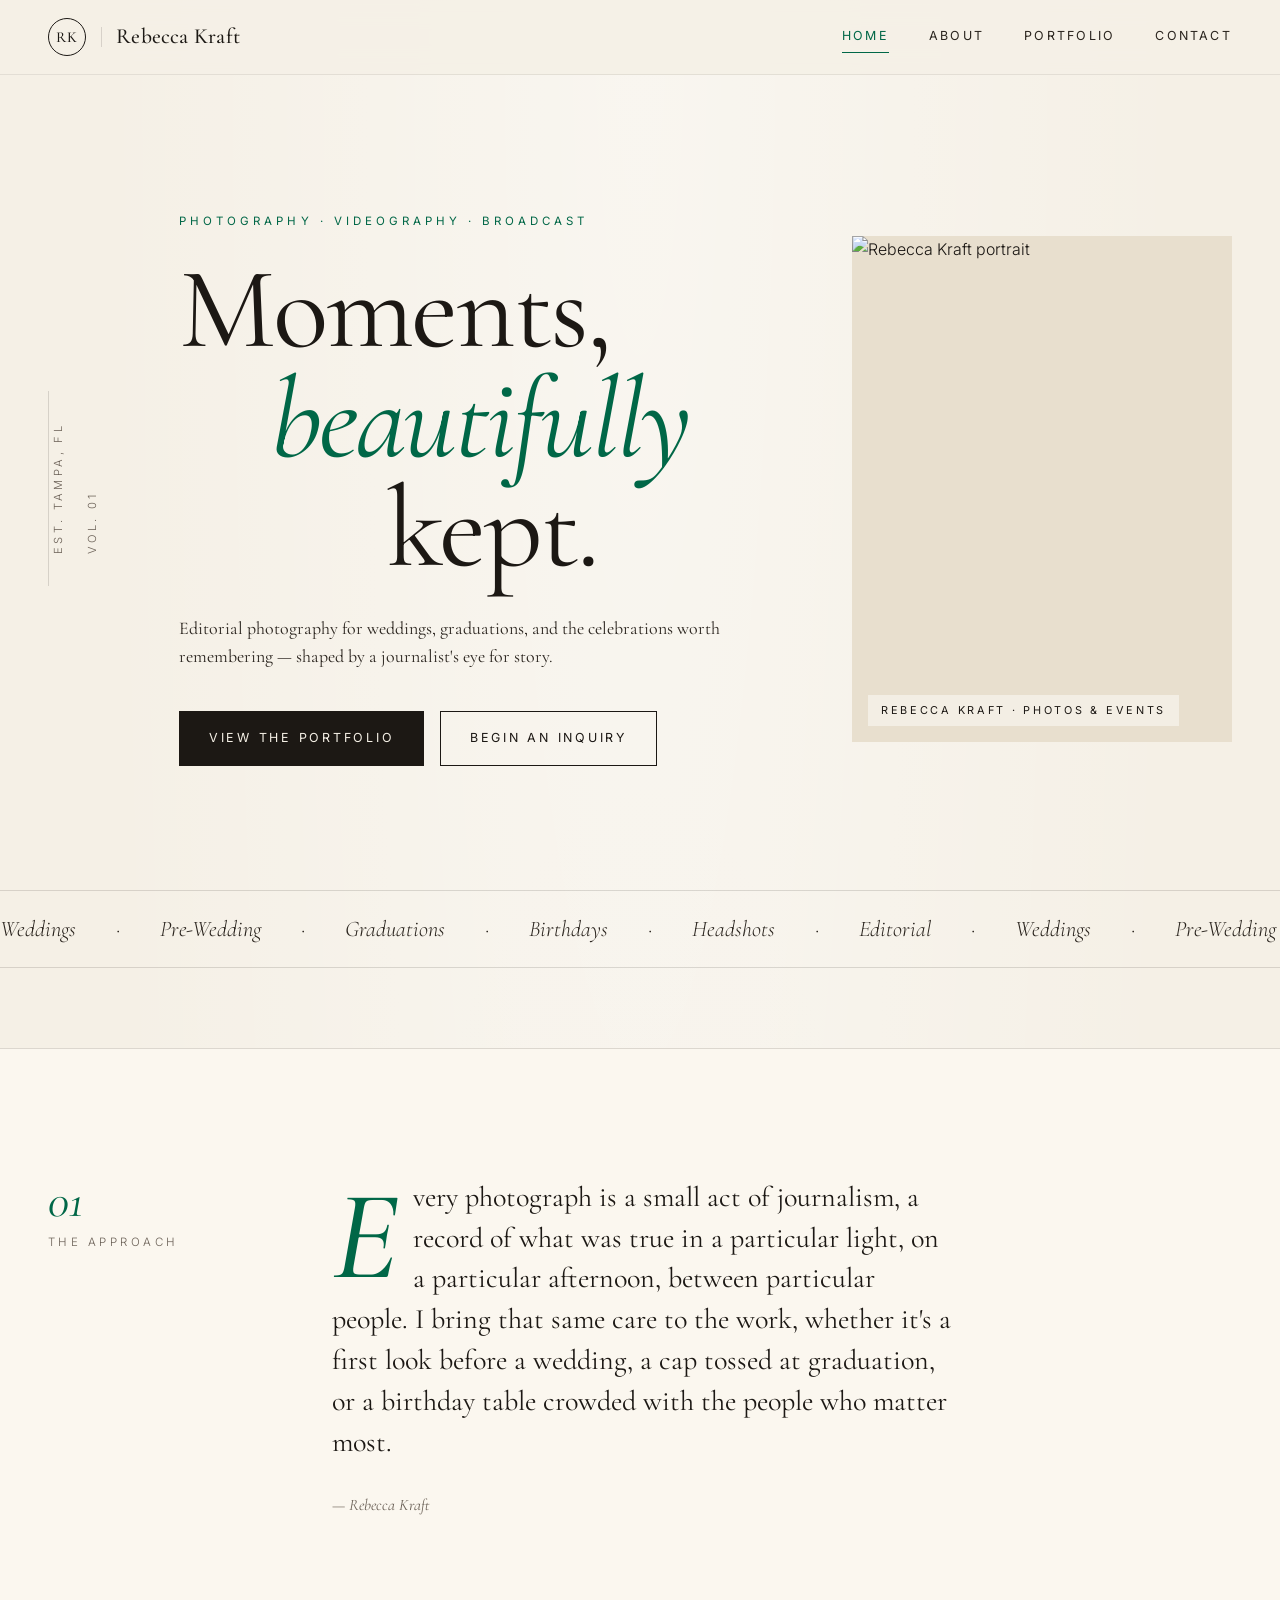
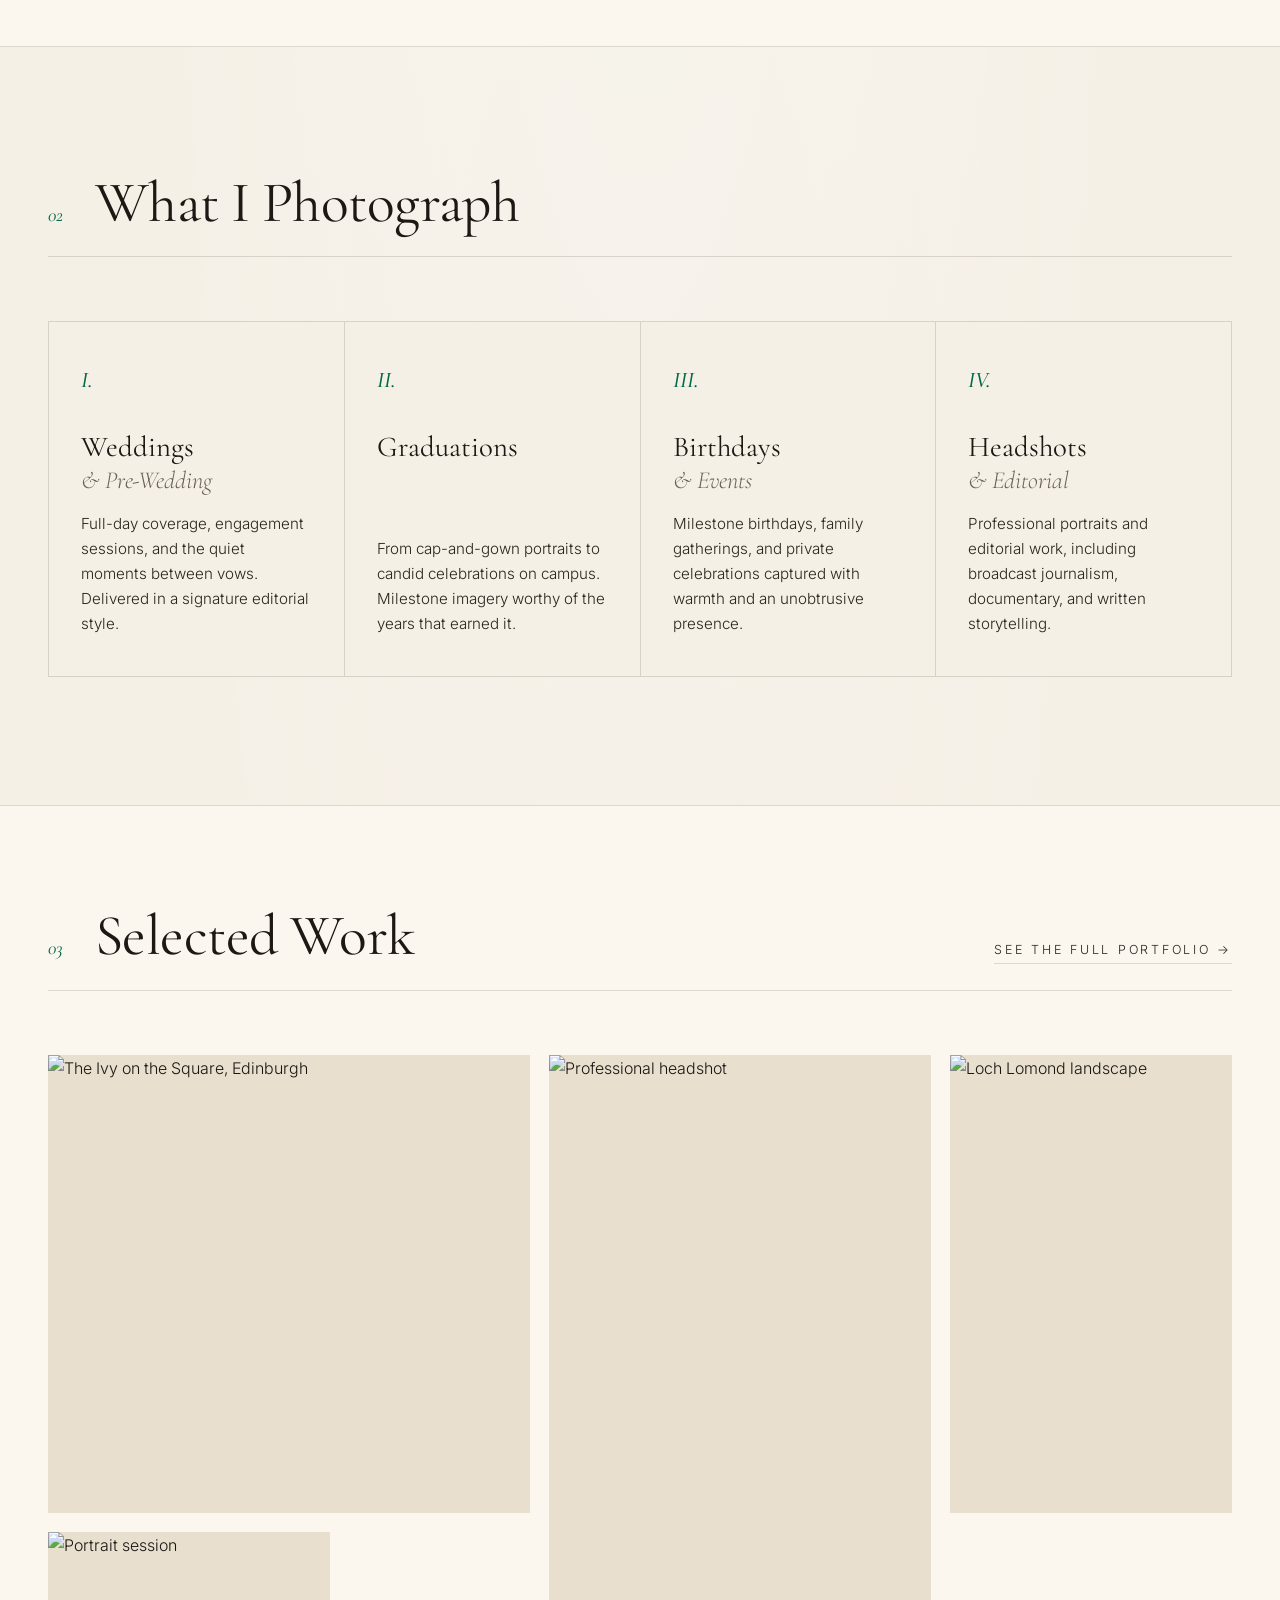
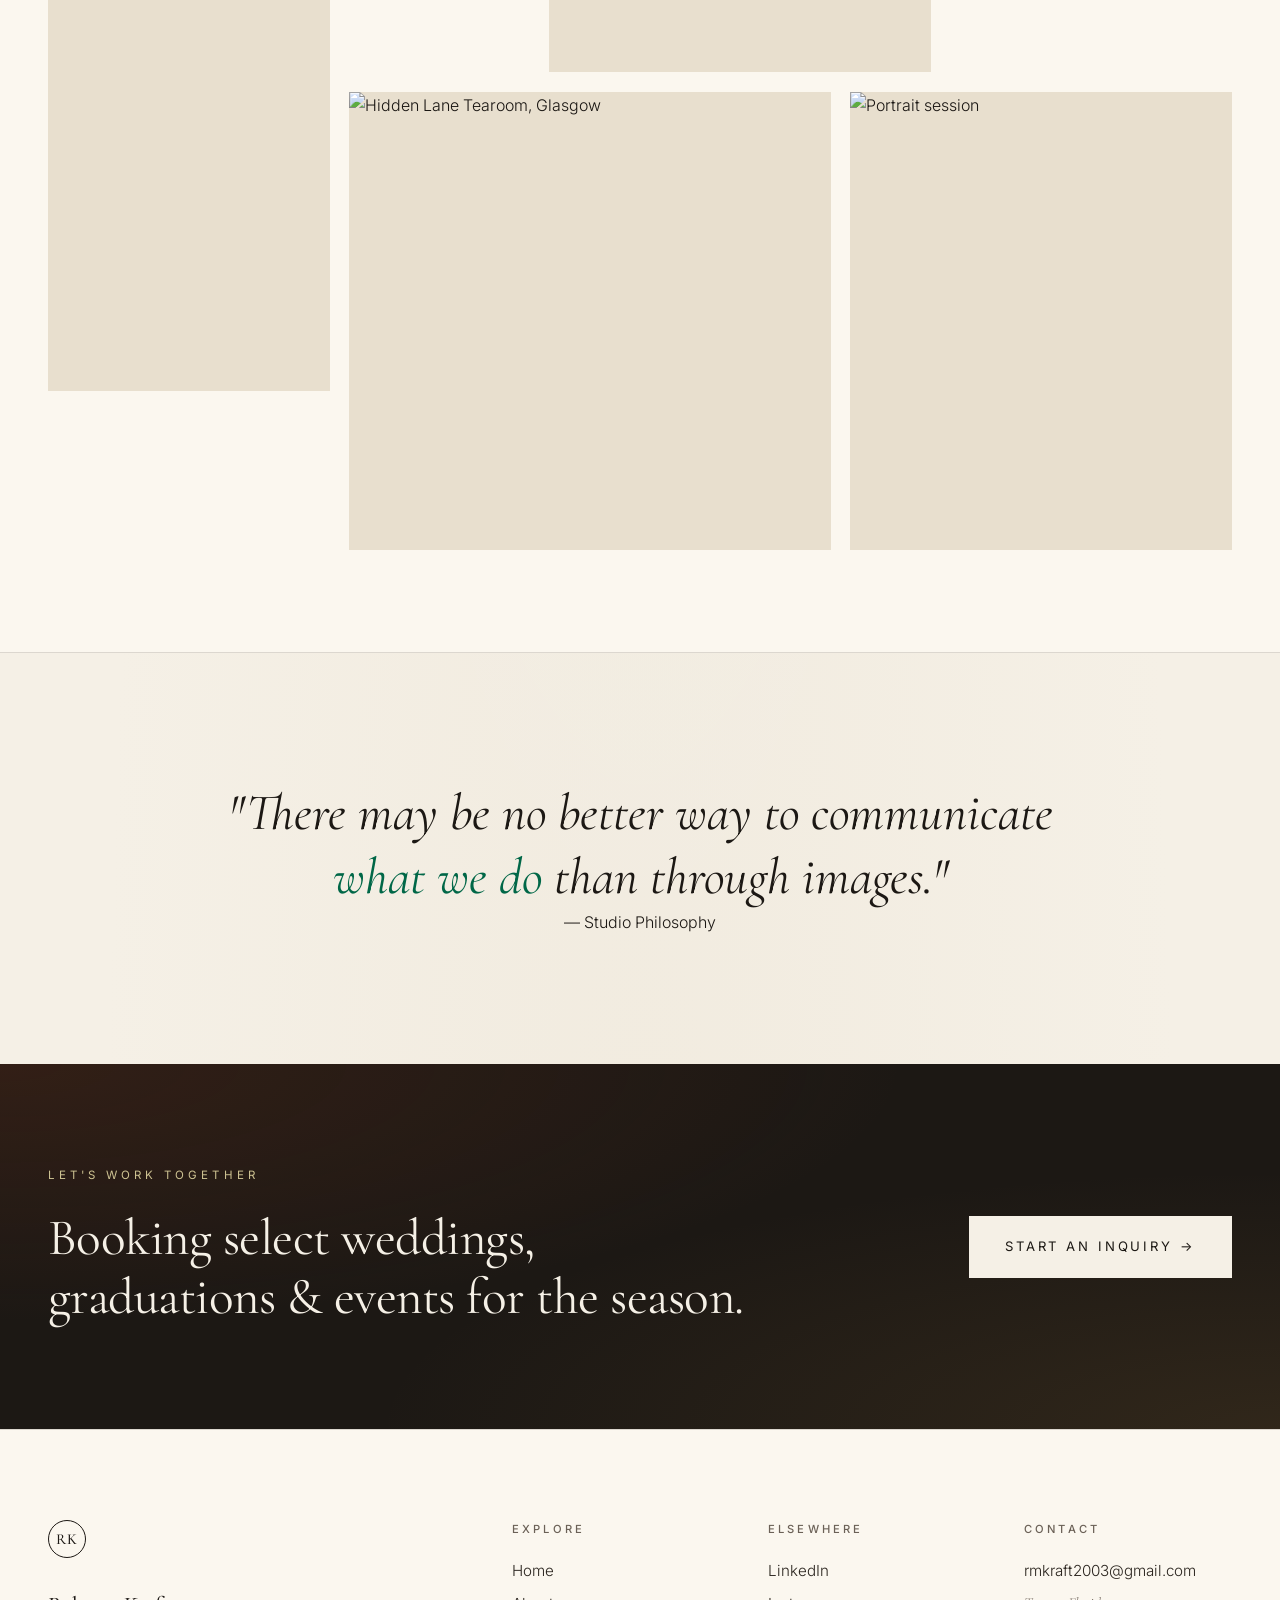
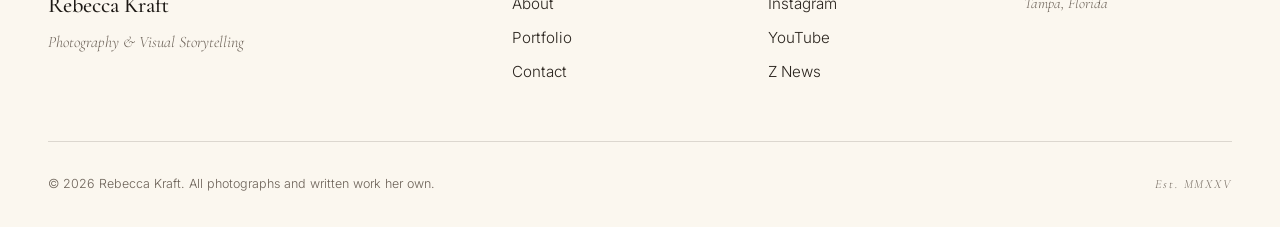
==== commit f62040ae: "Update index.html" ====
--- a/index.html
+++ b/index.html
@@ -4,13 +4,13 @@
 <meta charset="UTF-8" />
 <meta name="viewport" content="width=device-width, initial-scale=1.0" />
 <title>Rebecca Kraft — Photography & Visual Storytelling</title>
-<meta name="description" content="Rebecca Kraft is a photographer and multimedia journalist capturing graduations, engagements, and milestone celebrations through an editorial lens." />
+<meta name="description" content="Rebecca Kraft is a photographer and multimedia journalist capturing weddings, graduations, and milestone celebrations through an editorial lens." />
 <link rel="preconnect" href="https://fonts.googleapis.com">
 <link rel="preconnect" href="https://fonts.gstatic.com" crossorigin>
 <link href="https://fonts.googleapis.com/css2?family=Cormorant+Garamond:ital,wght@0,300;0,400;0,500;0,600;1,300;1,400&family=Inter:wght@300;400;500&display=swap" rel="stylesheet">
 <link rel="stylesheet" href="styles.css">
 </head>
-<body>
+<body class="theme-green">
 
 <!-- NAVIGATION -->
 <header class="nav">
@@ -47,8 +47,8 @@
         <span class="title-line">kept.</span>
       </h1>
       <p class="hero-lede">
-        Editorial photography for graduations, engagements, and the
-        celebrations worth remembering: shaped by a journalist's eye for story.
+        Editorial photography for weddings, graduations, and the celebrations
+        worth remembering — shaped by a journalist's eye for story.
       </p>
       <div class="hero-cta">
         <a href="portfolio.html" class="btn btn-primary">View the Portfolio</a>
@@ -56,28 +56,30 @@
       </div>
     </div>
     <div class="hero-image">
-      <div class="image-frame">
-        <img src="https://static.wixstatic.com/media/527164_4708e468e7a246429846ae0cd0c75c08~mv2.png/v1/fill/w_600,h_800,al_c,q_90/portrait.png"
-             alt="Rebecca Kraft portrait"
-             loading="eager" />
-        <span class="image-caption">Rebecca Kraft · Photos & Events</span>
+  <div class="image-frame">
+    <img src="https://static.wixstatic.com/media/527164_4708e468e7a246429846ae0cd0c75c08~mv2.png/v1/fill/w_600,h_800,al_c,q_90/portrait.png"
+         alt="Rebecca Kraft portrait"
+         loading="eager" />
+    <span class="image-caption">Rebecca Kraft · Photos & Events</span>
+  </div>
+</div>
       </div>
     </div>
   </div>
   <div class="hero-ticker" aria-hidden="true">
     <div class="ticker-track">
+      <span>Weddings</span><span>·</span>
+      <span>Pre-Wedding</span><span>·</span>
       <span>Graduations</span><span>·</span>
-      <span>Engagements</span><span>·</span>
-      <span>Events</span><span>·</span>
+      <span>Birthdays</span><span>·</span>
       <span>Headshots</span><span>·</span>
       <span>Editorial</span><span>·</span>
-      <span>Commercials</span><span>·</span>
+      <span>Weddings</span><span>·</span>
+      <span>Pre-Wedding</span><span>·</span>
       <span>Graduations</span><span>·</span>
-      <span>Engagements</span><span>·</span>
-      <span>Events</span><span>·</span>
+      <span>Birthdays</span><span>·</span>
       <span>Headshots</span><span>·</span>
       <span>Editorial</span><span>·</span>
-      <span>Commercials</span><span>·</span>
     </div>
   </div>
 </section>
@@ -92,11 +94,11 @@
       </div>
       <div class="philo-body">
         <p class="dropcap">
-          <span class="drop">I</span>'ve always been enamored by the small moments in life. The way the
-          sun hits the ocean waves, giggles after a secret shared, the smell of
-          the air before it rains. I bring this love for the beauty of life into
-          my work whether it's a cap toss before graduation, a kiss after she
-          says yes, or a smile on your first day.
+          <span class="drop">E</span>very photograph is a small act of journalism, a record of what
+          was true in a particular light, on a particular afternoon, between
+          particular people. I bring that same care to the work, whether it's
+          a first look before a wedding, a cap tossed at graduation, or a
+          birthday table crowded with the people who matter most.
         </p>
         <p class="sig">— Rebecca Kraft</p>
       </div>
@@ -114,40 +116,23 @@
     <div class="services-grid">
       <article class="service">
         <div class="service-num">I.</div>
+        <h3>Weddings<br><em>& Pre-Wedding</em></h3>
+        <p>Full-day coverage, engagement sessions, and the quiet moments between vows. Delivered in a signature editorial style.</p>
+      </article>
+      <article class="service">
+        <div class="service-num">II.</div>
         <h3>Graduations</h3>
-        <p>From cap-and-gown portraits to candid celebrations on campus : milestone imagery worthy of the years that earned it.</p>
-      </article>
-      <article class="service">
-        <div class="service-num">II.</div>
-        <h3>Engagements<br><em>& Events</em></h3>
-        <p>Engagement sessions, gatherings, and private celebrations captured with warmth and an unobtrusive presence.</p>
+        <p>From cap-and-gown portraits to candid celebrations on campus. Milestone imagery worthy of the years that earned it.</p>
       </article>
       <article class="service">
         <div class="service-num">III.</div>
-        <h3>Headshots<br><em>& Editorials</em></h3>
-        <p>Professional portraits and editorial work with a clean, considered, magazine-quality finish.</p>
-      </article>
-    </div>
-
-    <div class="section-head" style="margin-top: clamp(3rem, 6vw, 5rem);">
-      <span class="section-number">03</span>
-      <h2 class="section-title">What I Film</h2>
-    </div>
-    <div class="services-grid">
-      <article class="service">
-        <div class="service-num">I.</div>
-        <h3>Editorials</h3>
-        <p>Narrative-driven video pieces that carry the same editorial eye and quiet attention as the still work.</p>
-      </article>
-      <article class="service">
-        <div class="service-num">II.</div>
-        <h3>Commercials</h3>
-        <p>Brand and product storytelling. Planned, filmed, and edited to communicate with clarity and craft.</p>
-      </article>
-      <article class="service">
-        <div class="service-num">III.</div>
-        <h3>Social Media<br><em>Content</em></h3>
-        <p>Short-form content built for reach. From concept and filming through post-production and delivery.</p>
+        <h3>Birthdays<br><em>& Events</em></h3>
+        <p>Milestone birthdays, family gatherings, and private celebrations captured with warmth and an unobtrusive presence.</p>
+      </article>
+      <article class="service">
+        <div class="service-num">IV.</div>
+        <h3>Headshots<br><em>& Editorial</em></h3>
+        <p>Professional portraits and editorial work, including broadcast journalism, documentary, and written storytelling.</p>
       </article>
     </div>
   </div>
@@ -157,48 +142,47 @@
 <section class="featured">
   <div class="container">
     <div class="section-head">
-      <span class="section-number">04</span>
+      <span class="section-number">03</span>
       <h2 class="section-title">Selected Work</h2>
       <a href="portfolio.html" class="section-link">See the full portfolio →</a>
     </div>
 
     <div class="gallery-editorial">
       <figure class="g-item g-1">
-        <img src="Landscape_Scotland.jpeg" alt="Landscape, Scotland" loading="lazy">
-        <figcaption>Highlands <span>Scotland</span></figcaption>
+        <img src="https://static.wixstatic.com/media/527164_3ba5fad1bee54399bae5c40a2415655d~mv2.jpg/v1/fit/w_900,h_600,q_90,enc_avif,quality_auto/527164_3ba5fad1bee54399bae5c40a2415655d~mv2.jpg" alt="The Ivy on the Square, Edinburgh" loading="lazy">
+        <figcaption>The Ivy on the Square <span>Edinburgh, Scotland</span></figcaption>
       </figure>
       <figure class="g-item g-2">
-        <img src="GraduationUSF3.jpeg" alt="USF graduation portrait" loading="lazy">
-        <figcaption>Graduation <span>University of South Florida</span></figcaption>
+        <img src="https://static.wixstatic.com/media/527164_c5572c89df87419689aaf82d29352de5~mv2.jpeg/v1/fit/w_800,h_1200,q_90,enc_avif,quality_auto/527164_c5572c89df87419689aaf82d29352de5~mv2.jpeg" alt="Professional headshot" loading="lazy">
+        <figcaption>Headshot <span>Desiree Frohlich</span></figcaption>
       </figure>
       <figure class="g-item g-3">
-        <img src="Lake_Scotland.jpeg" alt="Lake, Scotland" loading="lazy">
-        <figcaption>Loch <span>Scotland</span></figcaption>
+        <img src="https://static.wixstatic.com/media/527164_0e4d3b2d50eb4544ba2f50a26c414ae7~mv2.jpg/v1/fit/w_800,h_1200,q_90,enc_avif,quality_auto/527164_0e4d3b2d50eb4544ba2f50a26c414ae7~mv2.jpg" alt="Loch Lomond landscape" loading="lazy">
+        <figcaption>Loch Lomond <span>Scotland</span></figcaption>
       </figure>
       <figure class="g-item g-4">
-        <img src="Graduation_FloridaAtlantic1.jpeg" alt="Florida Atlantic graduation" loading="lazy">
-        <figcaption>Graduation <span>Florida Atlantic University</span></figcaption>
+        <img src="https://static.wixstatic.com/media/527164_33f036b862654665bb7902ab020ac059~mv2.jpg/v1/fit/w_900,h_600,q_90,enc_avif,quality_auto/527164_33f036b862654665bb7902ab020ac059~mv2.jpg" alt="Portrait session" loading="lazy">
+        <figcaption>Portrait Session <span>Kayleigh Payer</span></figcaption>
       </figure>
       <figure class="g-item g-5">
-        <img src="Rainfall_Scotland.jpeg" alt="Rainfall, Scotland" loading="lazy">
-        <figcaption>Rainfall <span>Scotland</span></figcaption>
+        <img src="https://static.wixstatic.com/media/527164_38e55eba34f4413581f68bad8bcf86d2~mv2.jpeg/v1/fit/w_800,h_1067,q_90,enc_avif,quality_auto/527164_38e55eba34f4413581f68bad8bcf86d2~mv2.jpeg" alt="Hidden Lane Tearoom, Glasgow" loading="lazy">
+        <figcaption>Hidden Lane Tearoom <span>Glasgow, Scotland</span></figcaption>
       </figure>
       <figure class="g-item g-6">
-        <img src="Graduation_HighSchool1.jpeg" alt="High school graduation portrait" loading="lazy">
-        <figcaption>Graduation <span>High School Portrait</span></figcaption>
-      </figure>
-    </div>
-  </div>
-</section>
-
-<!-- PULL QUOTE -->
+        <img src="https://static.wixstatic.com/media/527164_2ba0c175d8784479a31a6659ba27af08~mv2.jpeg/v1/fit/w_800,h_1200,q_90,enc_avif,quality_auto/527164_2ba0c175d8784479a31a6659ba27af08~mv2.jpeg" alt="Portrait session" loading="lazy">
+        <figcaption>One Hour Session <span>Tampa, FL</span></figcaption>
+      </figure>
+    </div>
+  </div>
+</section>
+
+<!-- TESTIMONIAL / PULL QUOTE -->
 <section class="pullquote">
   <div class="container">
     <blockquote>
-      <p>“You don't make a photograph with just a camera. You bring to the act
-      of photography all the pictures you have seen, the books you have read,
-      the music you have heard, <em>the people you have loved.</em>”</p>
-      <cite>— Ansel Adams</cite>
+      <p>"There may be no better way to communicate<br>
+      <em>what we do</em> than through images."</p>
+      — Studio Philosophy
     </blockquote>
   </div>
 </section>
@@ -209,7 +193,7 @@
     <div class="cta-inner">
       <div>
         <p class="eyebrow">Let's Work Together</p>
-        <h2>Booking select graduations,<br>engagements & events for the season.</h2>
+        <h2>Booking select weddings,<br>graduations & events for the season.</h2>
       </div>
       <a href="contact.html" class="btn btn-primary btn-lg">Start an Inquiry →</a>
     </div>
@@ -250,3 +234,8 @@
       <p class="footer-credit">Est. MMXXV</p>
     </div>
   </div>
+</footer>
+
+<script src="script.js"></script>
+</body>
+</html>
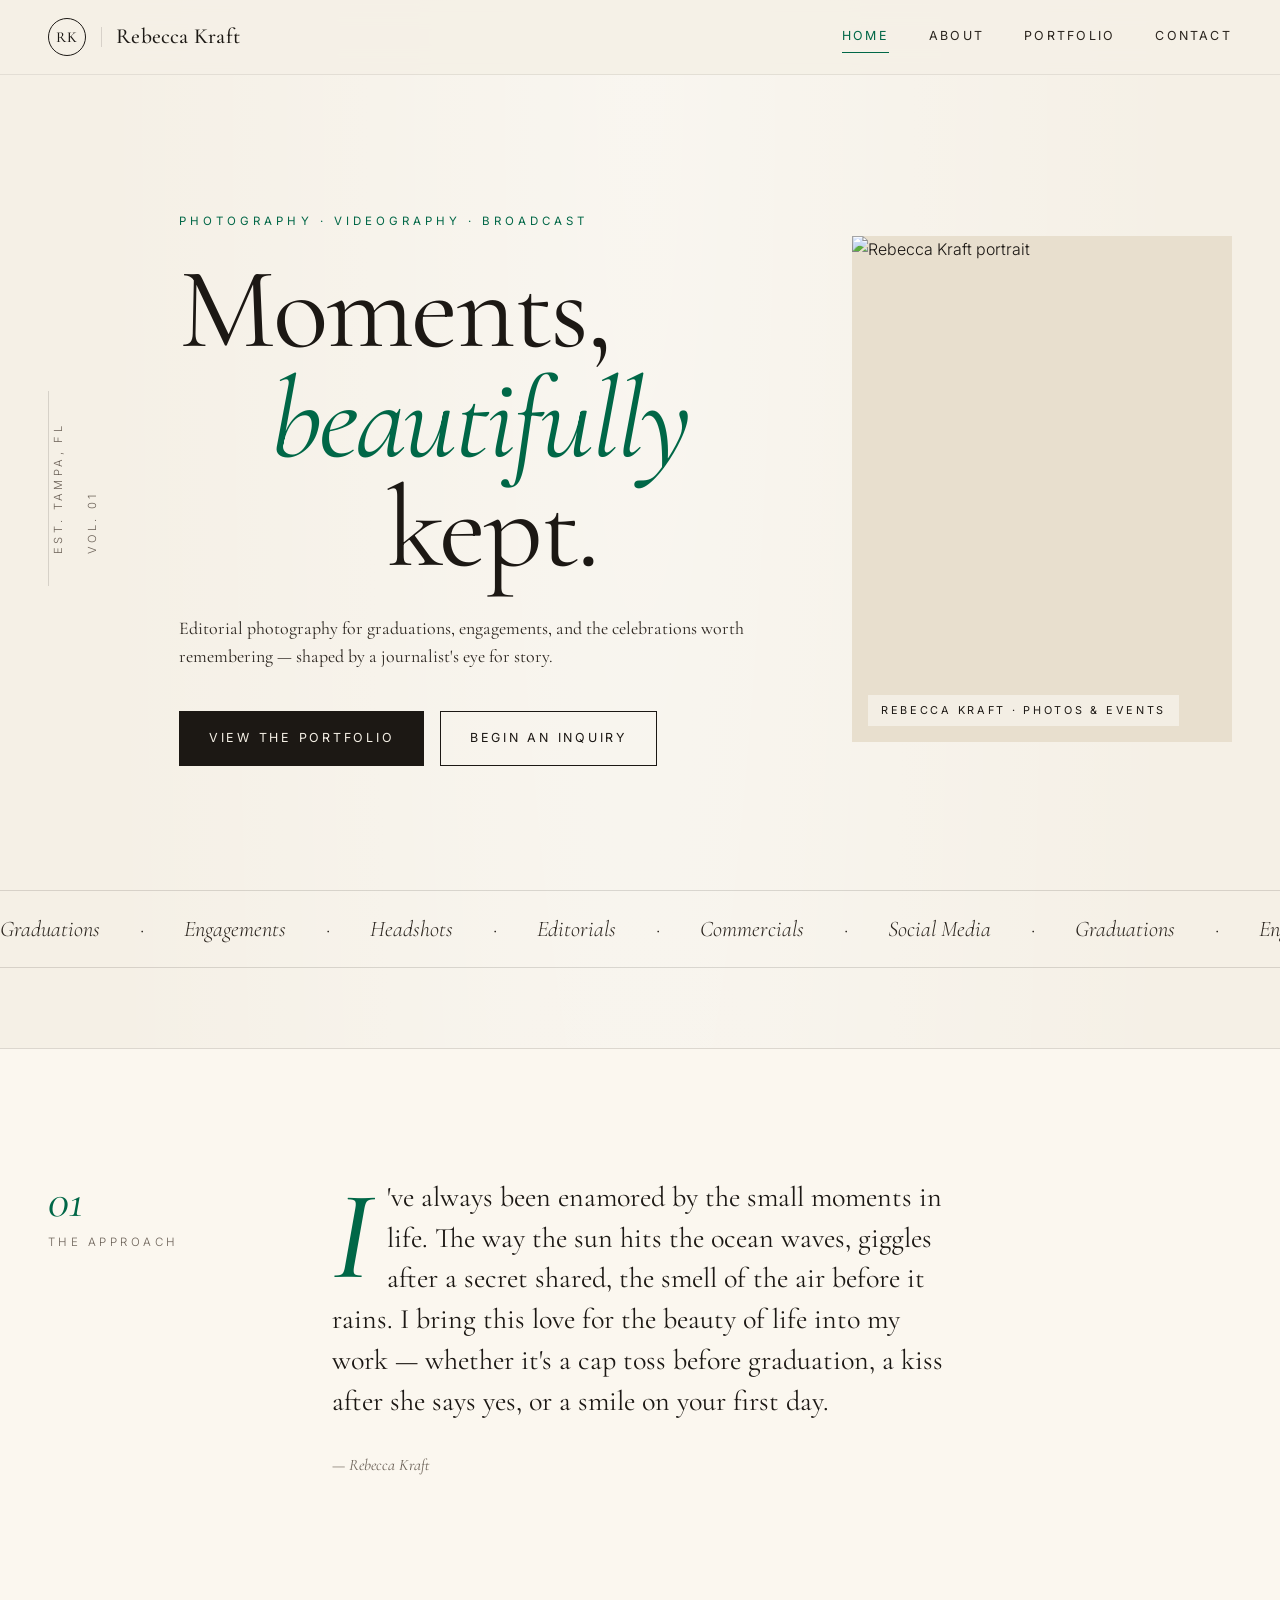
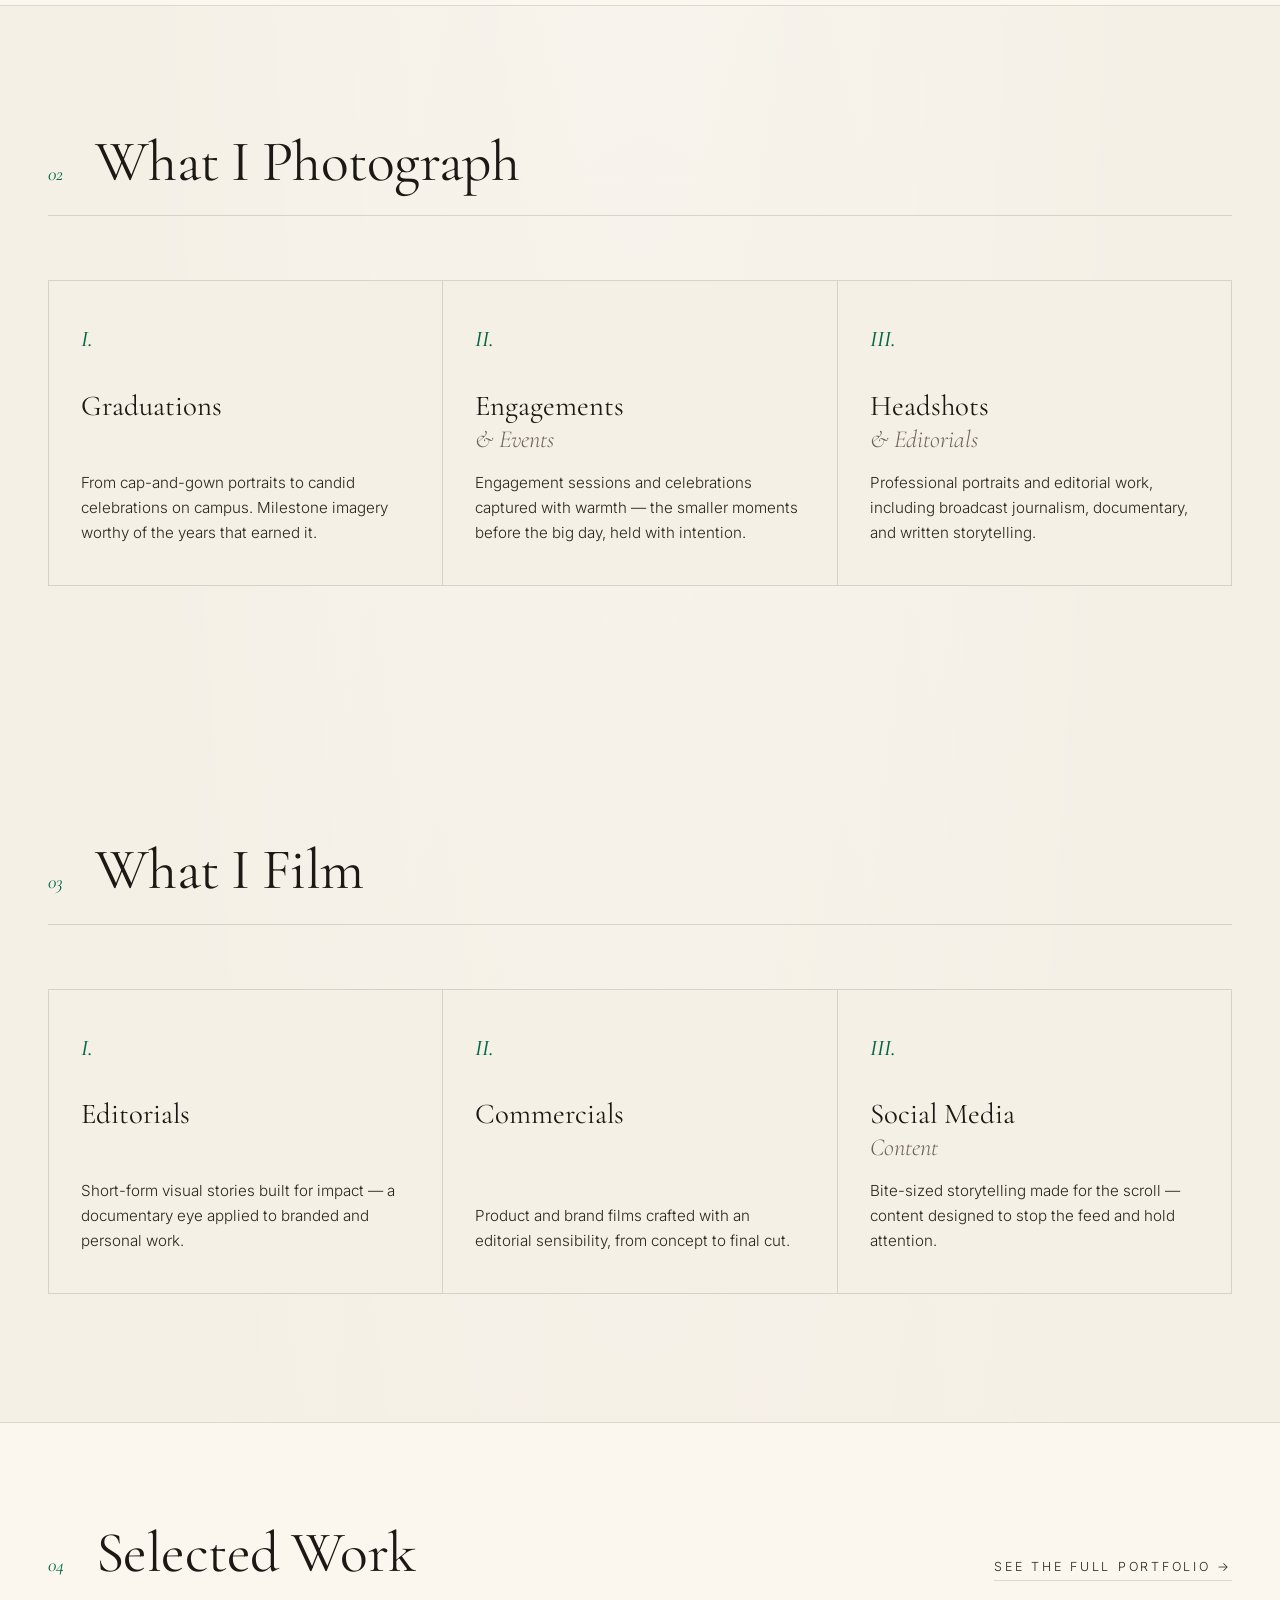
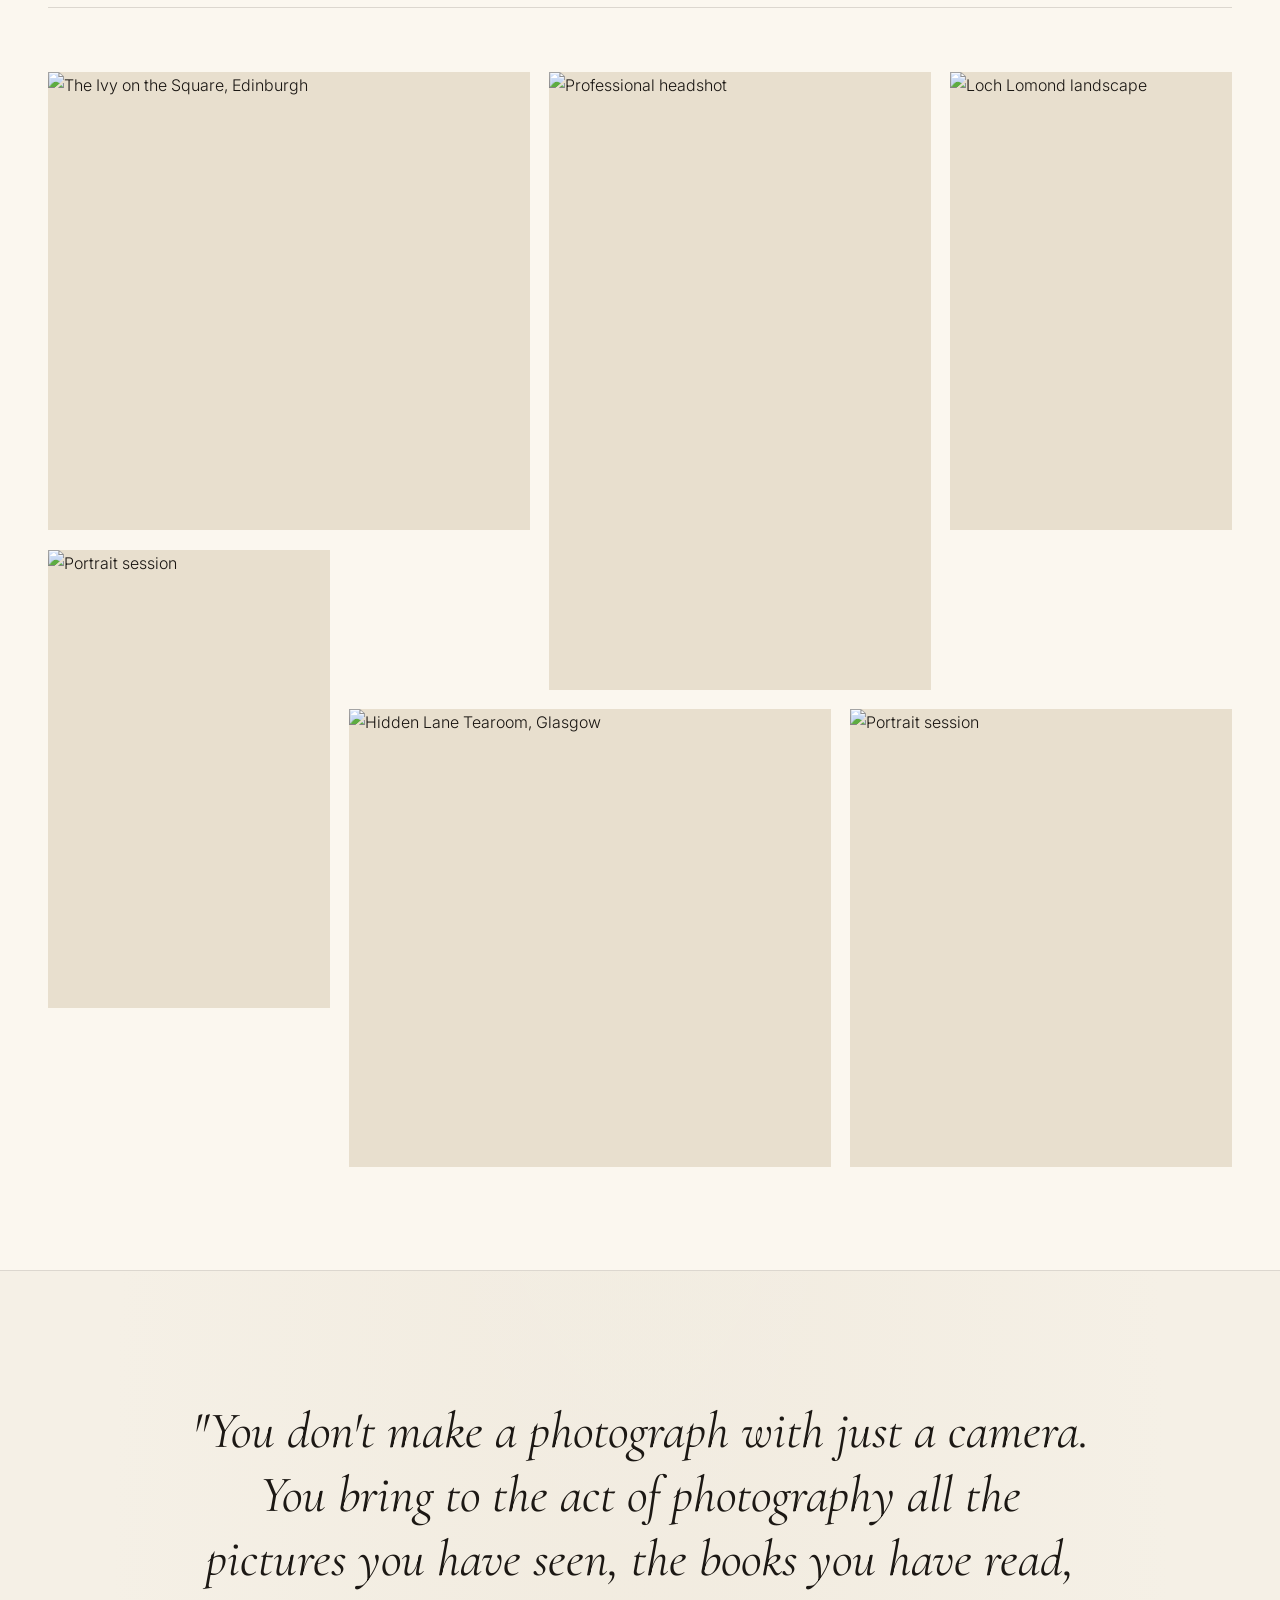
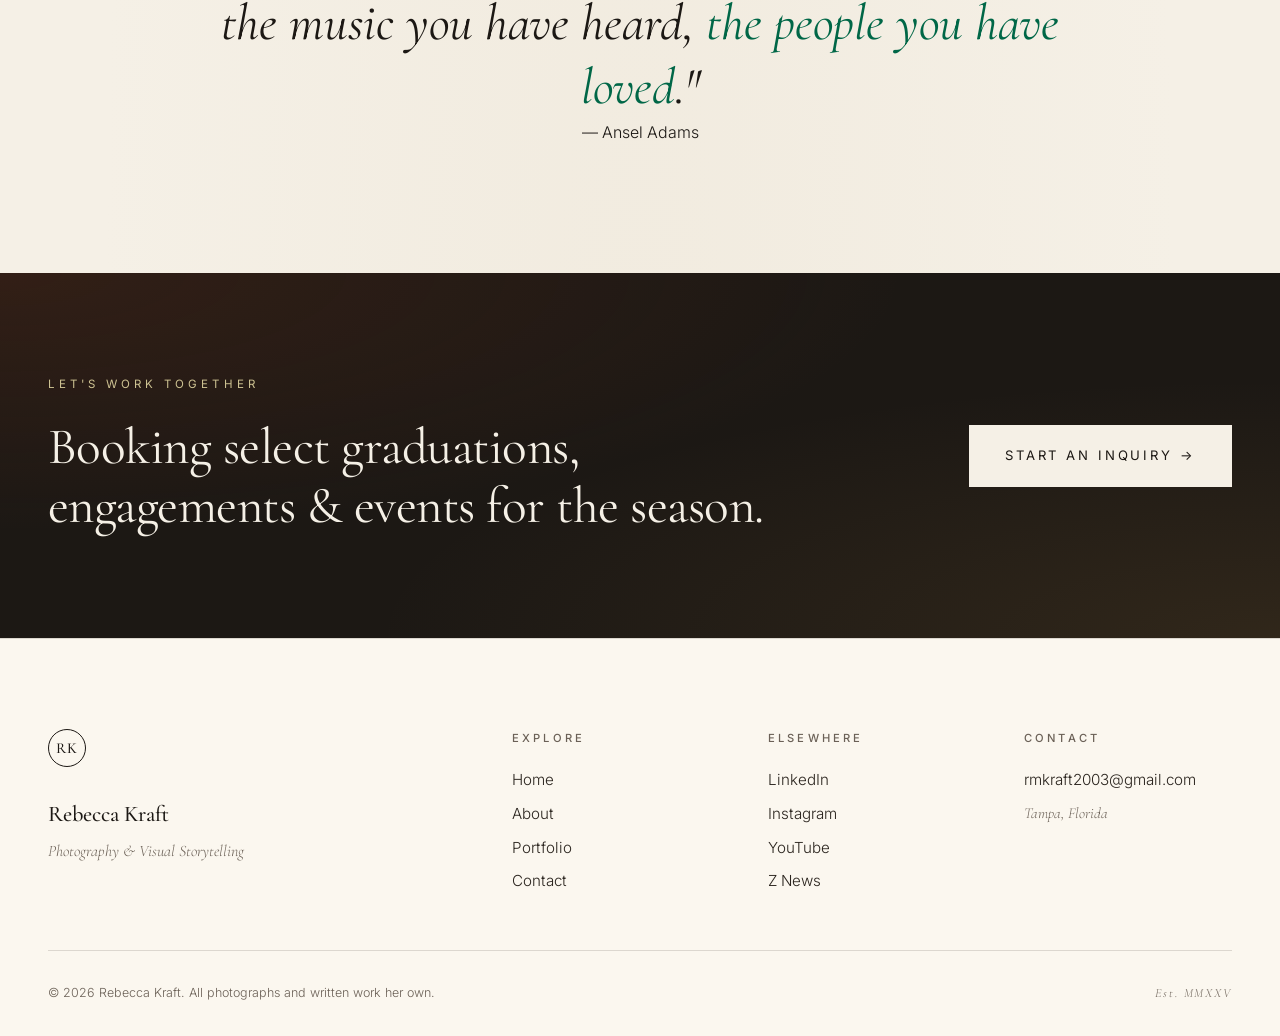
==== commit 3da372de: "Update index.html" ====
--- a/index.html
+++ b/index.html
@@ -4,7 +4,7 @@
 <meta charset="UTF-8" />
 <meta name="viewport" content="width=device-width, initial-scale=1.0" />
 <title>Rebecca Kraft — Photography & Visual Storytelling</title>
-<meta name="description" content="Rebecca Kraft is a photographer and multimedia journalist capturing weddings, graduations, and milestone celebrations through an editorial lens." />
+<meta name="description" content="Rebecca Kraft is a photographer and multimedia journalist capturing graduations, engagements, and milestone celebrations through an editorial lens." />
 <link rel="preconnect" href="https://fonts.googleapis.com">
 <link rel="preconnect" href="https://fonts.gstatic.com" crossorigin>
 <link href="https://fonts.googleapis.com/css2?family=Cormorant+Garamond:ital,wght@0,300;0,400;0,500;0,600;1,300;1,400&family=Inter:wght@300;400;500&display=swap" rel="stylesheet">
@@ -47,8 +47,9 @@
         <span class="title-line">kept.</span>
       </h1>
       <p class="hero-lede">
-        Editorial photography for weddings, graduations, and the celebrations
-        worth remembering — shaped by a journalist's eye for story.
+        Editorial photography for graduations, engagements, and the
+        celebrations worth remembering — shaped by a journalist's eye for
+        story.
       </p>
       <div class="hero-cta">
         <a href="portfolio.html" class="btn btn-primary">View the Portfolio</a>
@@ -68,18 +69,18 @@
   </div>
   <div class="hero-ticker" aria-hidden="true">
     <div class="ticker-track">
-      <span>Weddings</span><span>·</span>
-      <span>Pre-Wedding</span><span>·</span>
       <span>Graduations</span><span>·</span>
-      <span>Birthdays</span><span>·</span>
+      <span>Engagements</span><span>·</span>
       <span>Headshots</span><span>·</span>
-      <span>Editorial</span><span>·</span>
-      <span>Weddings</span><span>·</span>
-      <span>Pre-Wedding</span><span>·</span>
+      <span>Editorials</span><span>·</span>
+      <span>Commercials</span><span>·</span>
+      <span>Social Media</span><span>·</span>
       <span>Graduations</span><span>·</span>
-      <span>Birthdays</span><span>·</span>
+      <span>Engagements</span><span>·</span>
       <span>Headshots</span><span>·</span>
-      <span>Editorial</span><span>·</span>
+      <span>Editorials</span><span>·</span>
+      <span>Commercials</span><span>·</span>
+      <span>Social Media</span><span>·</span>
     </div>
   </div>
 </section>
@@ -94,11 +95,12 @@
       </div>
       <div class="philo-body">
         <p class="dropcap">
-          <span class="drop">E</span>very photograph is a small act of journalism, a record of what
-          was true in a particular light, on a particular afternoon, between
-          particular people. I bring that same care to the work, whether it's
-          a first look before a wedding, a cap tossed at graduation, or a
-          birthday table crowded with the people who matter most.
+          <span class="drop">I</span>'ve always been enamored by the small
+          moments in life. The way the sun hits the ocean waves, giggles
+          after a secret shared, the smell of the air before it rains. I
+          bring this love for the beauty of life into my work — whether it's
+          a cap toss before graduation, a kiss after she says yes, or a
+          smile on your first day.
         </p>
         <p class="sig">— Rebecca Kraft</p>
       </div>
@@ -106,7 +108,7 @@
   </div>
 </section>
 
-<!-- SERVICES -->
+<!-- SERVICES: PHOTOGRAPHY -->
 <section class="services">
   <div class="container">
     <div class="section-head">
@@ -116,23 +118,45 @@
     <div class="services-grid">
       <article class="service">
         <div class="service-num">I.</div>
-        <h3>Weddings<br><em>& Pre-Wedding</em></h3>
-        <p>Full-day coverage, engagement sessions, and the quiet moments between vows. Delivered in a signature editorial style.</p>
-      </article>
-      <article class="service">
-        <div class="service-num">II.</div>
         <h3>Graduations</h3>
         <p>From cap-and-gown portraits to candid celebrations on campus. Milestone imagery worthy of the years that earned it.</p>
       </article>
       <article class="service">
+        <div class="service-num">II.</div>
+        <h3>Engagements<br><em>& Events</em></h3>
+        <p>Engagement sessions and celebrations captured with warmth — the smaller moments before the big day, held with intention.</p>
+      </article>
+      <article class="service">
         <div class="service-num">III.</div>
-        <h3>Birthdays<br><em>& Events</em></h3>
-        <p>Milestone birthdays, family gatherings, and private celebrations captured with warmth and an unobtrusive presence.</p>
-      </article>
-      <article class="service">
-        <div class="service-num">IV.</div>
-        <h3>Headshots<br><em>& Editorial</em></h3>
+        <h3>Headshots<br><em>& Editorials</em></h3>
         <p>Professional portraits and editorial work, including broadcast journalism, documentary, and written storytelling.</p>
+      </article>
+    </div>
+  </div>
+</section>
+
+<!-- SERVICES: FILM -->
+<section class="services">
+  <div class="container">
+    <div class="section-head">
+      <span class="section-number">03</span>
+      <h2 class="section-title">What I Film</h2>
+    </div>
+    <div class="services-grid">
+      <article class="service">
+        <div class="service-num">I.</div>
+        <h3>Editorials</h3>
+        <p>Short-form visual stories built for impact — a documentary eye applied to branded and personal work.</p>
+      </article>
+      <article class="service">
+        <div class="service-num">II.</div>
+        <h3>Commercials</h3>
+        <p>Product and brand films crafted with an editorial sensibility, from concept to final cut.</p>
+      </article>
+      <article class="service">
+        <div class="service-num">III.</div>
+        <h3>Social Media<br><em>Content</em></h3>
+        <p>Bite-sized storytelling made for the scroll — content designed to stop the feed and hold attention.</p>
       </article>
     </div>
   </div>
@@ -142,7 +166,7 @@
 <section class="featured">
   <div class="container">
     <div class="section-head">
-      <span class="section-number">03</span>
+      <span class="section-number">04</span>
       <h2 class="section-title">Selected Work</h2>
       <a href="portfolio.html" class="section-link">See the full portfolio →</a>
     </div>
@@ -180,9 +204,10 @@
 <section class="pullquote">
   <div class="container">
     <blockquote>
-      <p>"There may be no better way to communicate<br>
-      <em>what we do</em> than through images."</p>
-      — Studio Philosophy
+      <p>"You don't make a photograph with just a camera. You bring to the
+      act of photography all the pictures you have seen, the books you have
+      read, the music you have heard, <em>the people you have loved</em>."</p>
+      — Ansel Adams
     </blockquote>
   </div>
 </section>
@@ -193,7 +218,7 @@
     <div class="cta-inner">
       <div>
         <p class="eyebrow">Let's Work Together</p>
-        <h2>Booking select weddings,<br>graduations & events for the season.</h2>
+        <h2>Booking select graduations,<br>engagements & events for the season.</h2>
       </div>
       <a href="contact.html" class="btn btn-primary btn-lg">Start an Inquiry →</a>
     </div>
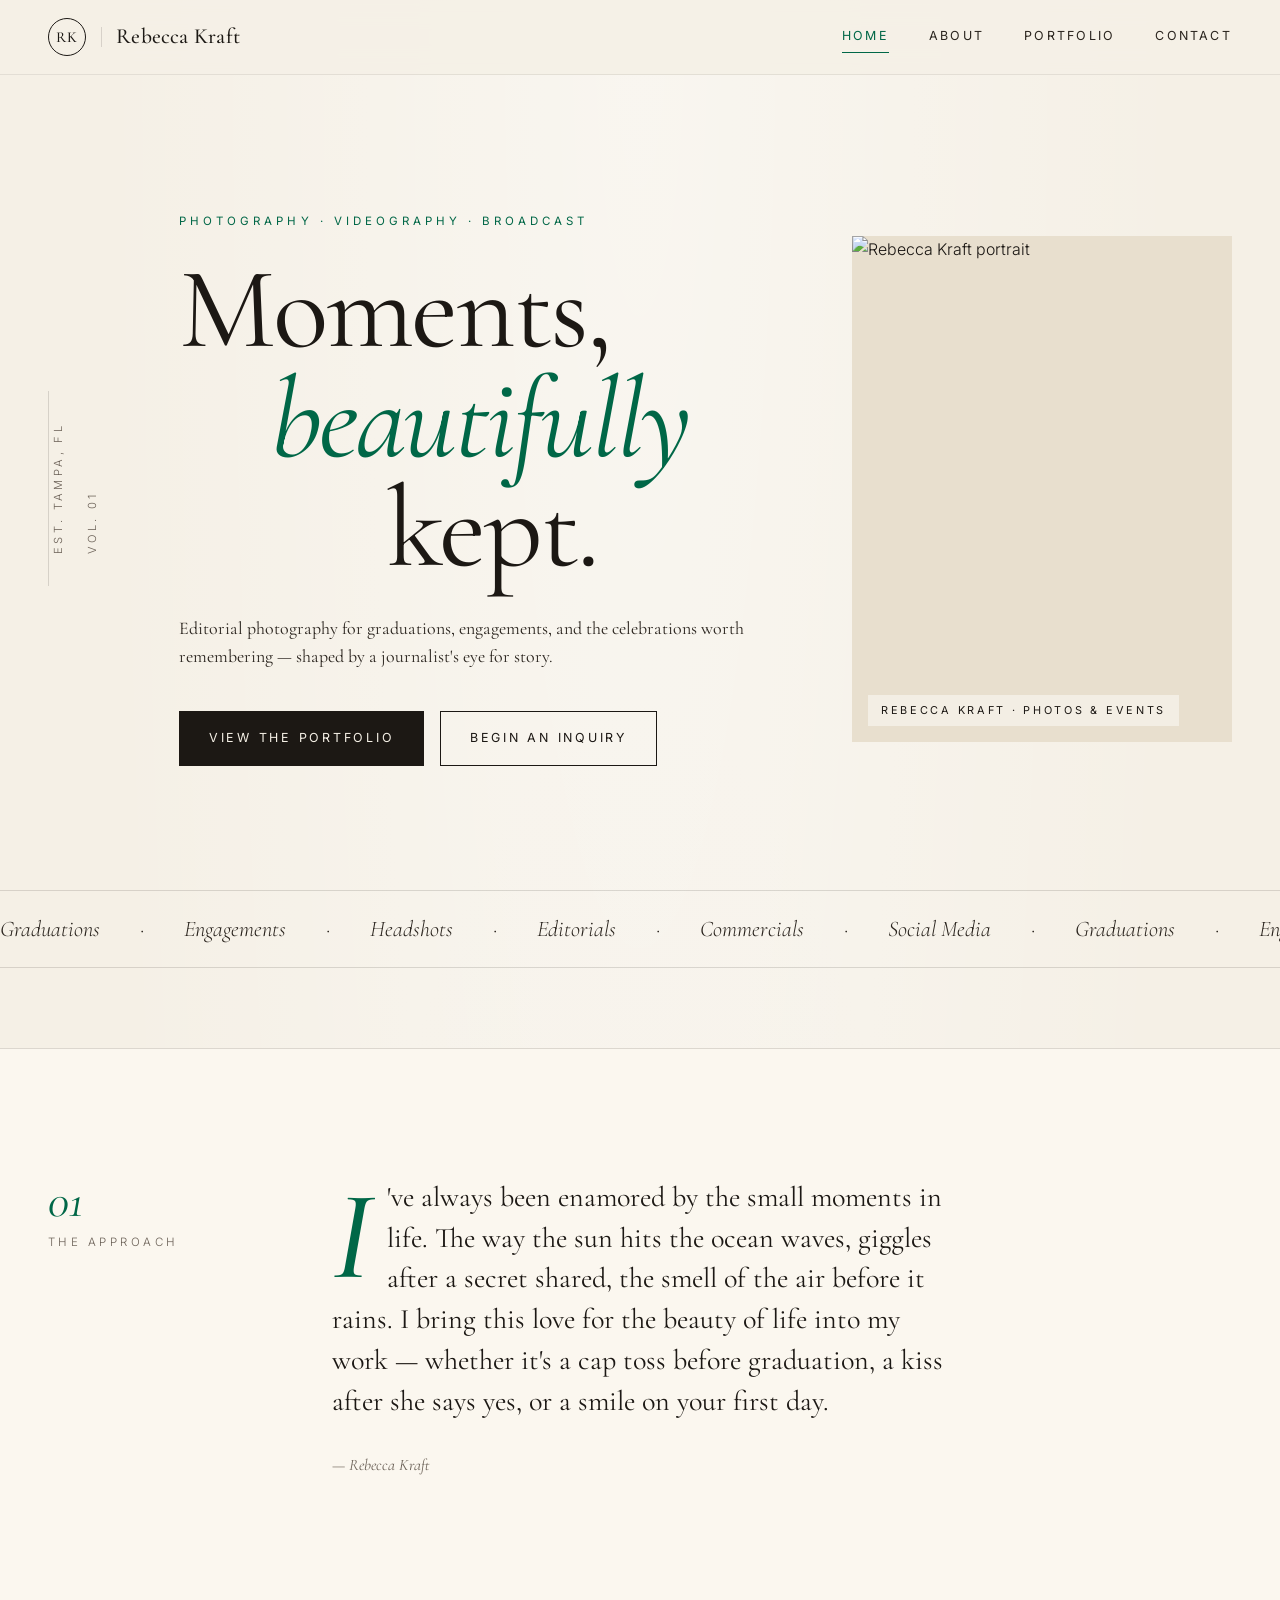
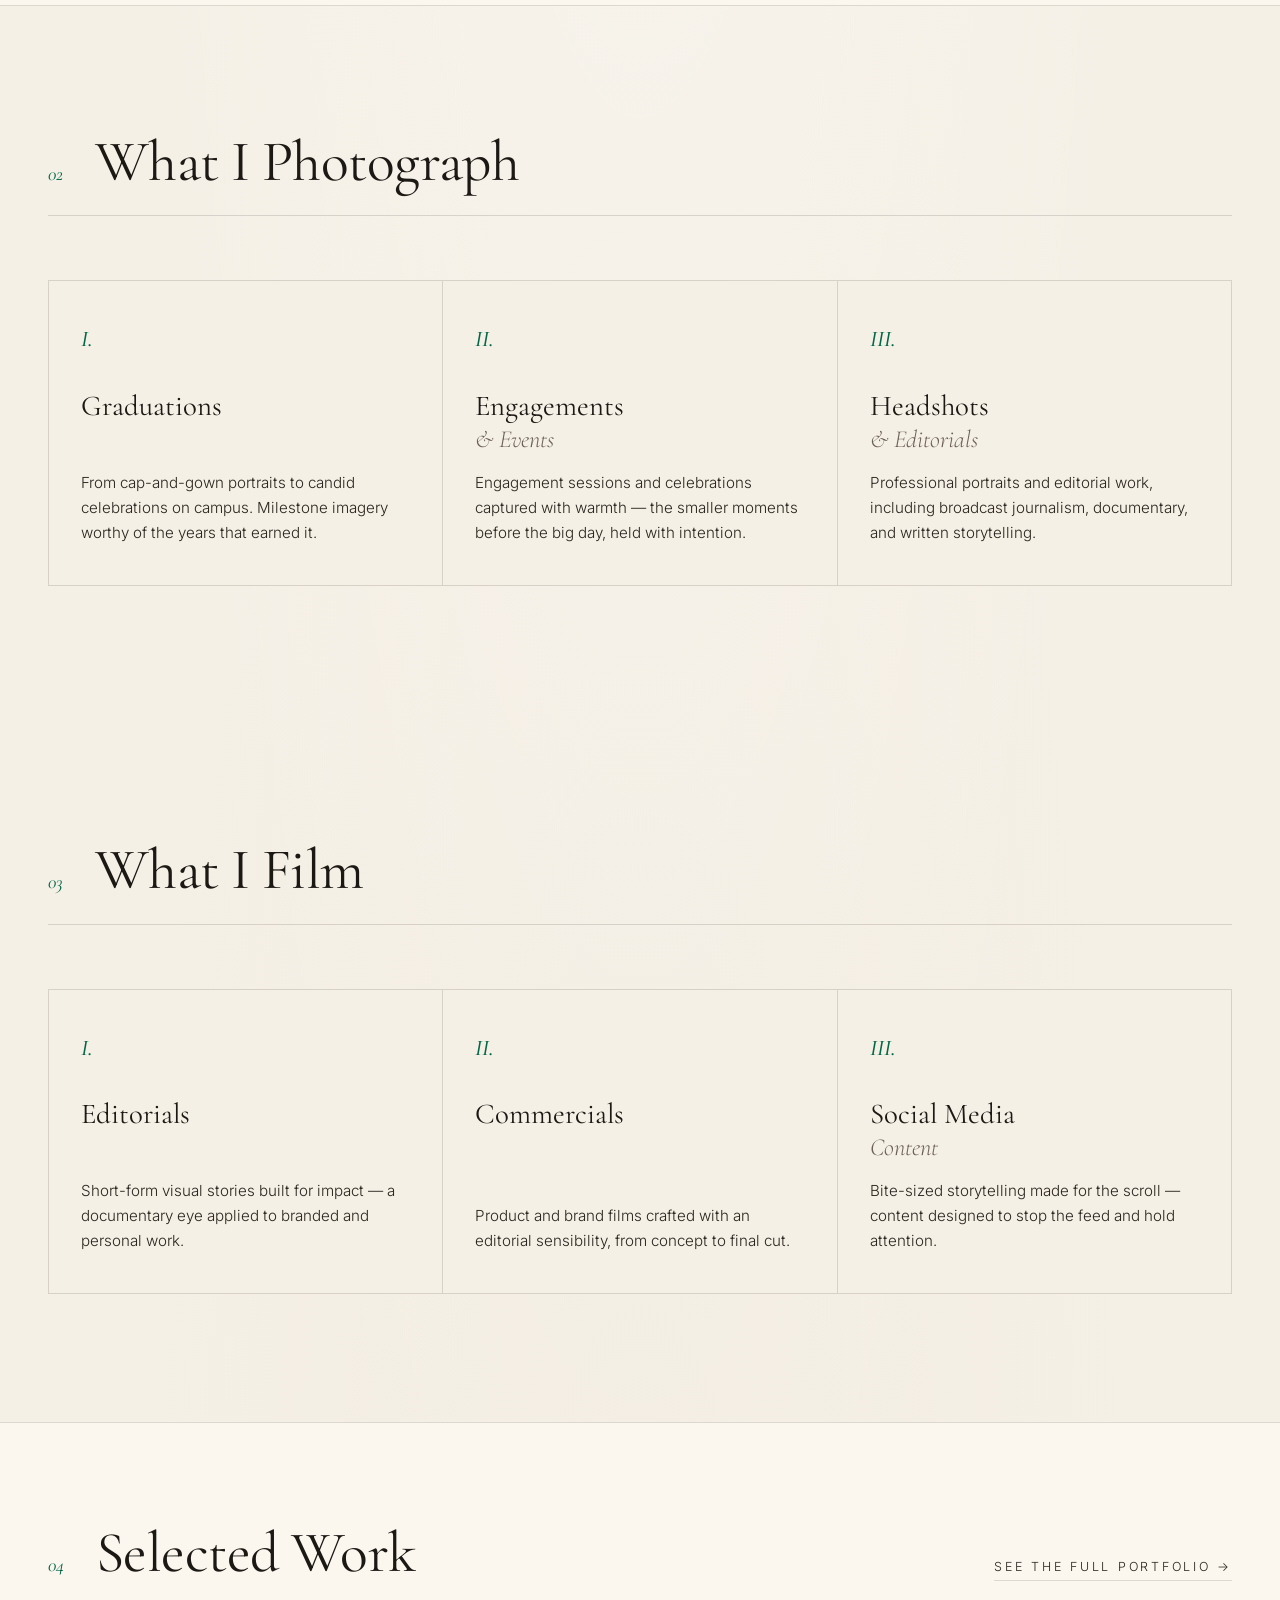
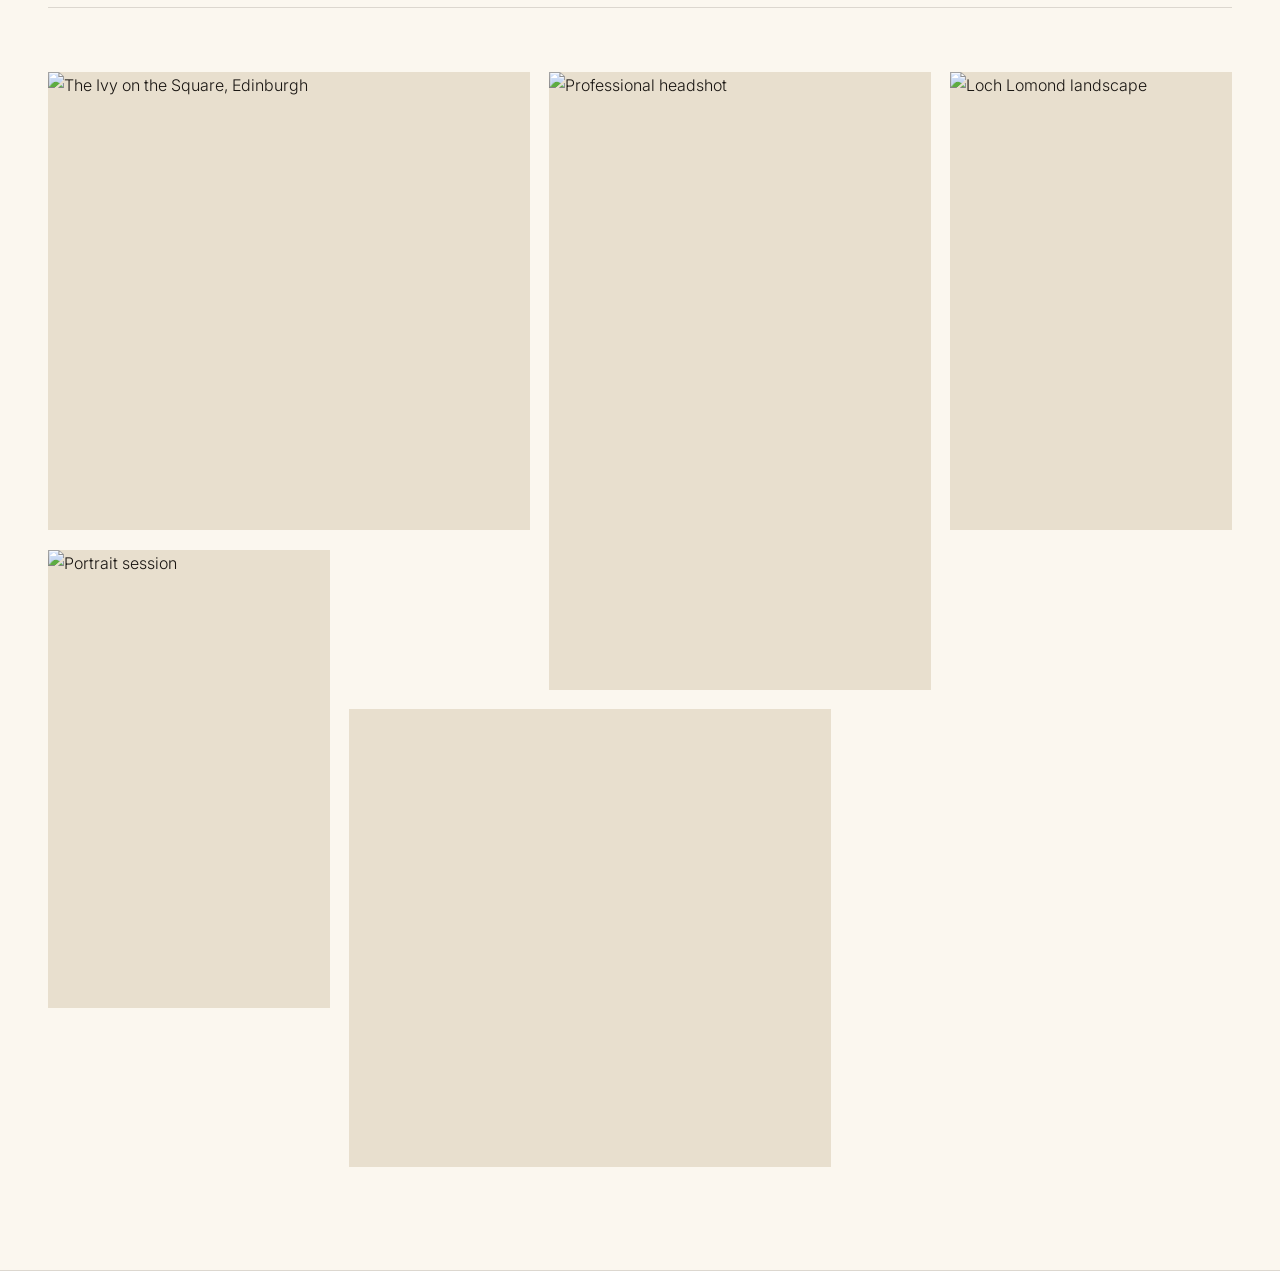
==== commit c0e9d24a: "Update index.html" ====
--- a/index.html
+++ b/index.html
@@ -189,78 +189,4 @@
         <figcaption>Portrait Session <span>Kayleigh Payer</span></figcaption>
       </figure>
       <figure class="g-item g-5">
-        <img src="https://static.wixstatic.com/media/527164_38e55eba34f4413581f68bad8bcf86d2~mv2.jpeg/v1/fit/w_800,h_1067,q_90,enc_avif,quality_auto/527164_38e55eba34f4413581f68bad8bcf86d2~mv2.jpeg" alt="Hidden Lane Tearoom, Glasgow" loading="lazy">
-        <figcaption>Hidden Lane Tearoom <span>Glasgow, Scotland</span></figcaption>
-      </figure>
-      <figure class="g-item g-6">
-        <img src="https://static.wixstatic.com/media/527164_2ba0c175d8784479a31a6659ba27af08~mv2.jpeg/v1/fit/w_800,h_1200,q_90,enc_avif,quality_auto/527164_2ba0c175d8784479a31a6659ba27af08~mv2.jpeg" alt="Portrait session" loading="lazy">
-        <figcaption>One Hour Session <span>Tampa, FL</span></figcaption>
-      </figure>
-    </div>
-  </div>
-</section>
-
-<!-- TESTIMONIAL / PULL QUOTE -->
-<section class="pullquote">
-  <div class="container">
-    <blockquote>
-      <p>"You don't make a photograph with just a camera. You bring to the
-      act of photography all the pictures you have seen, the books you have
-      read, the music you have heard, <em>the people you have loved</em>."</p>
-      — Ansel Adams
-    </blockquote>
-  </div>
-</section>
-
-<!-- CTA -->
-<section class="cta-band">
-  <div class="container">
-    <div class="cta-inner">
-      <div>
-        <p class="eyebrow">Let's Work Together</p>
-        <h2>Booking select graduations,<br>engagements & events for the season.</h2>
-      </div>
-      <a href="contact.html" class="btn btn-primary btn-lg">Start an Inquiry →</a>
-    </div>
-  </div>
-</section>
-
-<!-- FOOTER -->
-<footer class="footer">
-  <div class="container">
-    <div class="footer-grid">
-      <div class="footer-brand">
-        <span class="logo-mark">RK</span>
-        <p class="footer-name">Rebecca Kraft</p>
-        <p class="footer-tag">Photography & Visual Storytelling</p>
-      </div>
-      <div class="footer-col">
-        <h4>Explore</h4>
-        <a href="index.html">Home</a>
-        <a href="about.html">About</a>
-        <a href="portfolio.html">Portfolio</a>
-        <a href="contact.html">Contact</a>
-      </div>
-      <div class="footer-col">
-        <h4>Elsewhere</h4>
-        <a href="http://www.linkedin.com/in/rebecca-kraft-552629254" target="_blank" rel="noopener">LinkedIn</a>
-        <a href="https://www.instagram.com/rkraft_productions" target="_blank" rel="noopener">Instagram</a>
-        <a href="https://youtube.com/@rebeccakraft1022" target="_blank" rel="noopener">YouTube</a>
-        <a href="https://usfznews.com/author/kraft24usf-edu/" target="_blank" rel="noopener">Z News</a>
-      </div>
-      <div class="footer-col">
-        <h4>Contact</h4>
-        <a href="mailto:rmkraft2003@gmail.com">rmkraft2003@gmail.com</a>
-        <p class="footer-location">Tampa, Florida</p>
-      </div>
-    </div>
-    <div class="footer-bar">
-      <p>© <span id="year"></span> Rebecca Kraft. All photographs and written work her own.</p>
-      <p class="footer-credit">Est. MMXXV</p>
-    </div>
-  </div>
-</footer>
-
-<script src="script.js"></script>
-</body>
-</html>
+        <img src="https://static.wixstatic.com/media/527164_38e55eba34f4413581f68bad8bcf86d2~
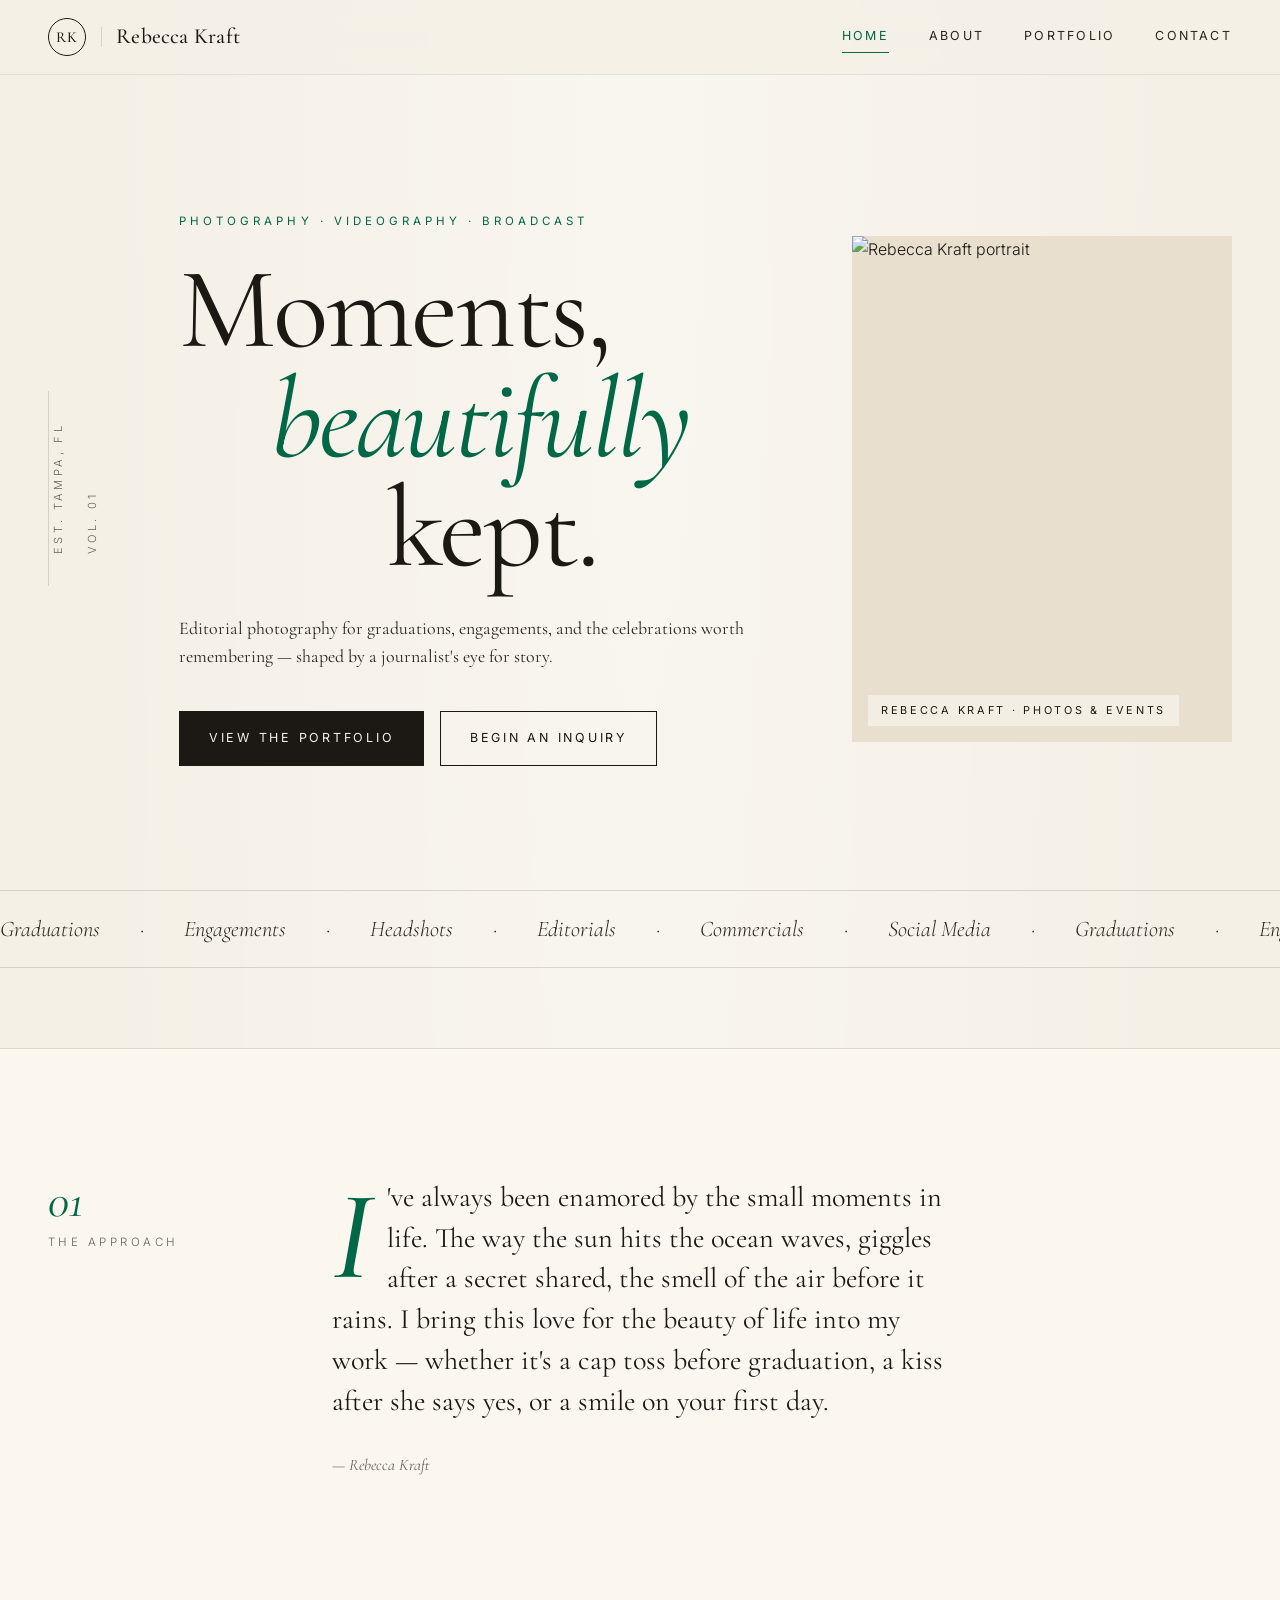
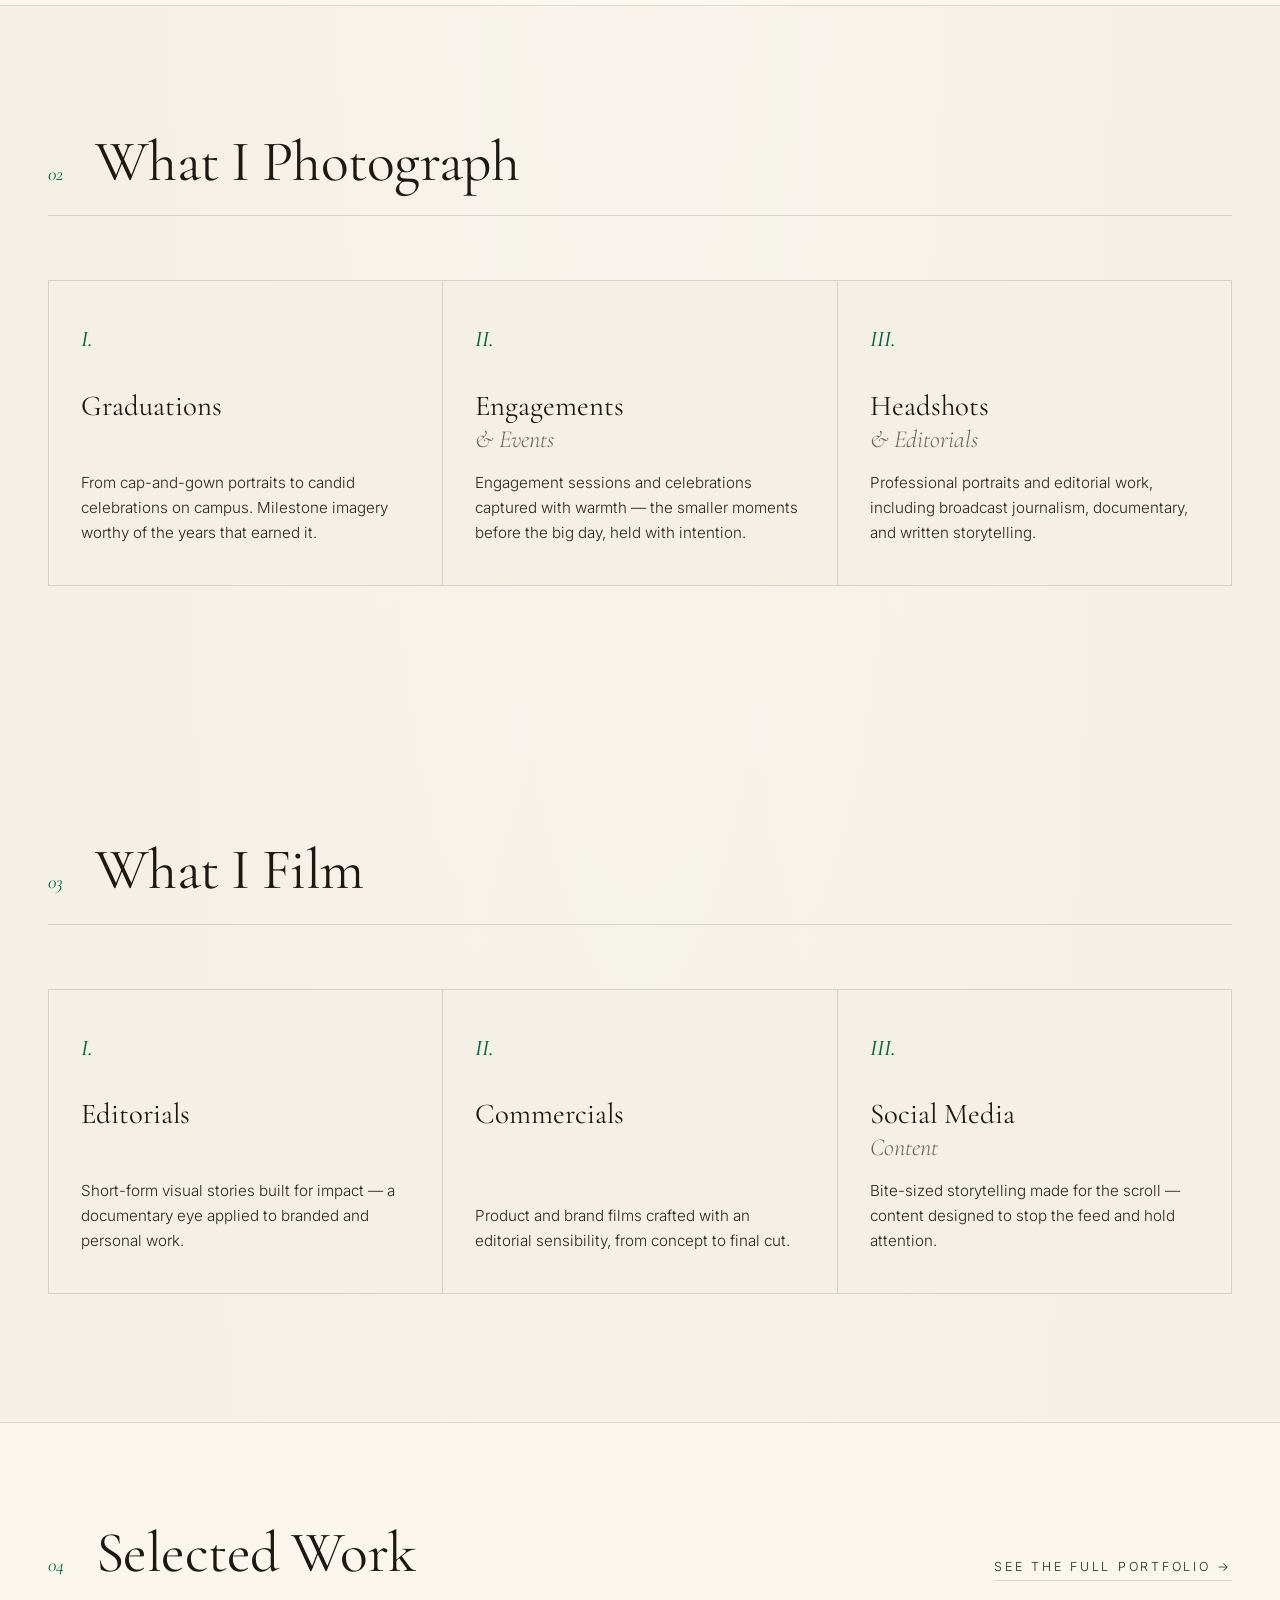
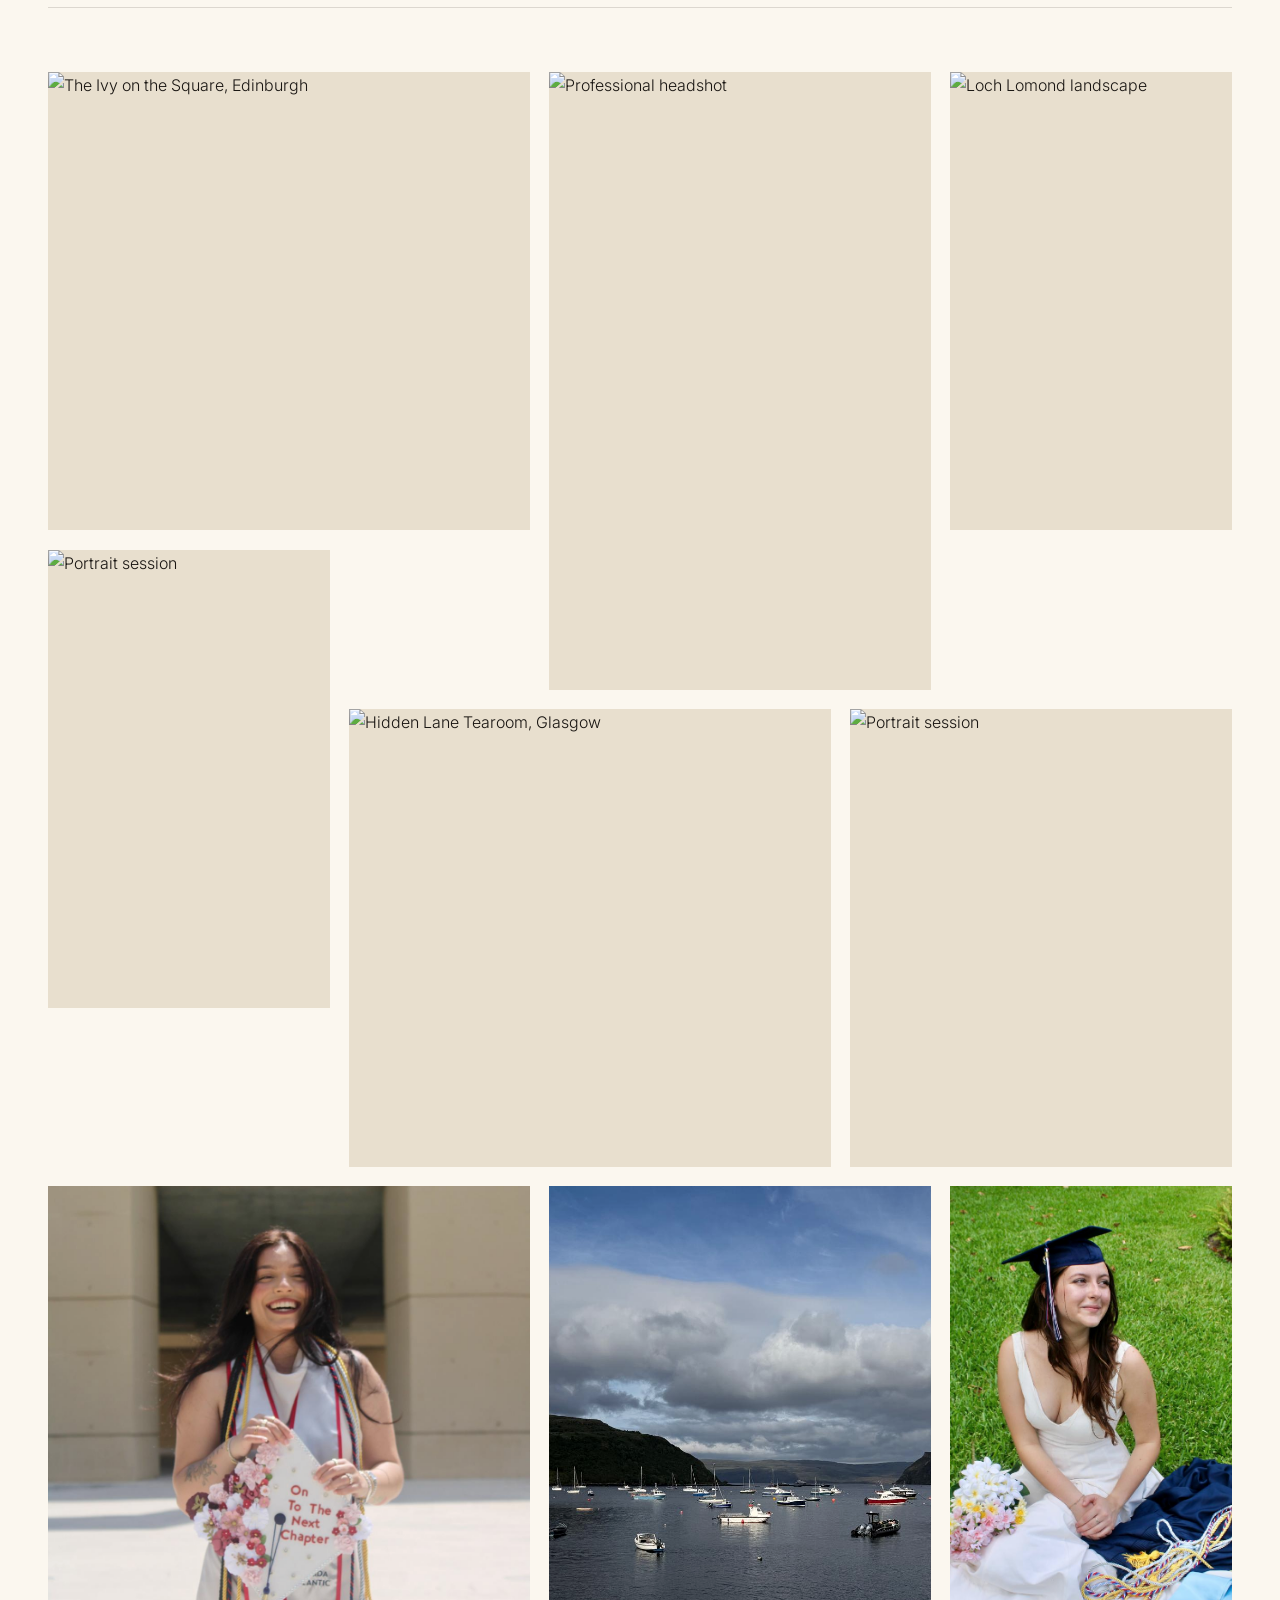
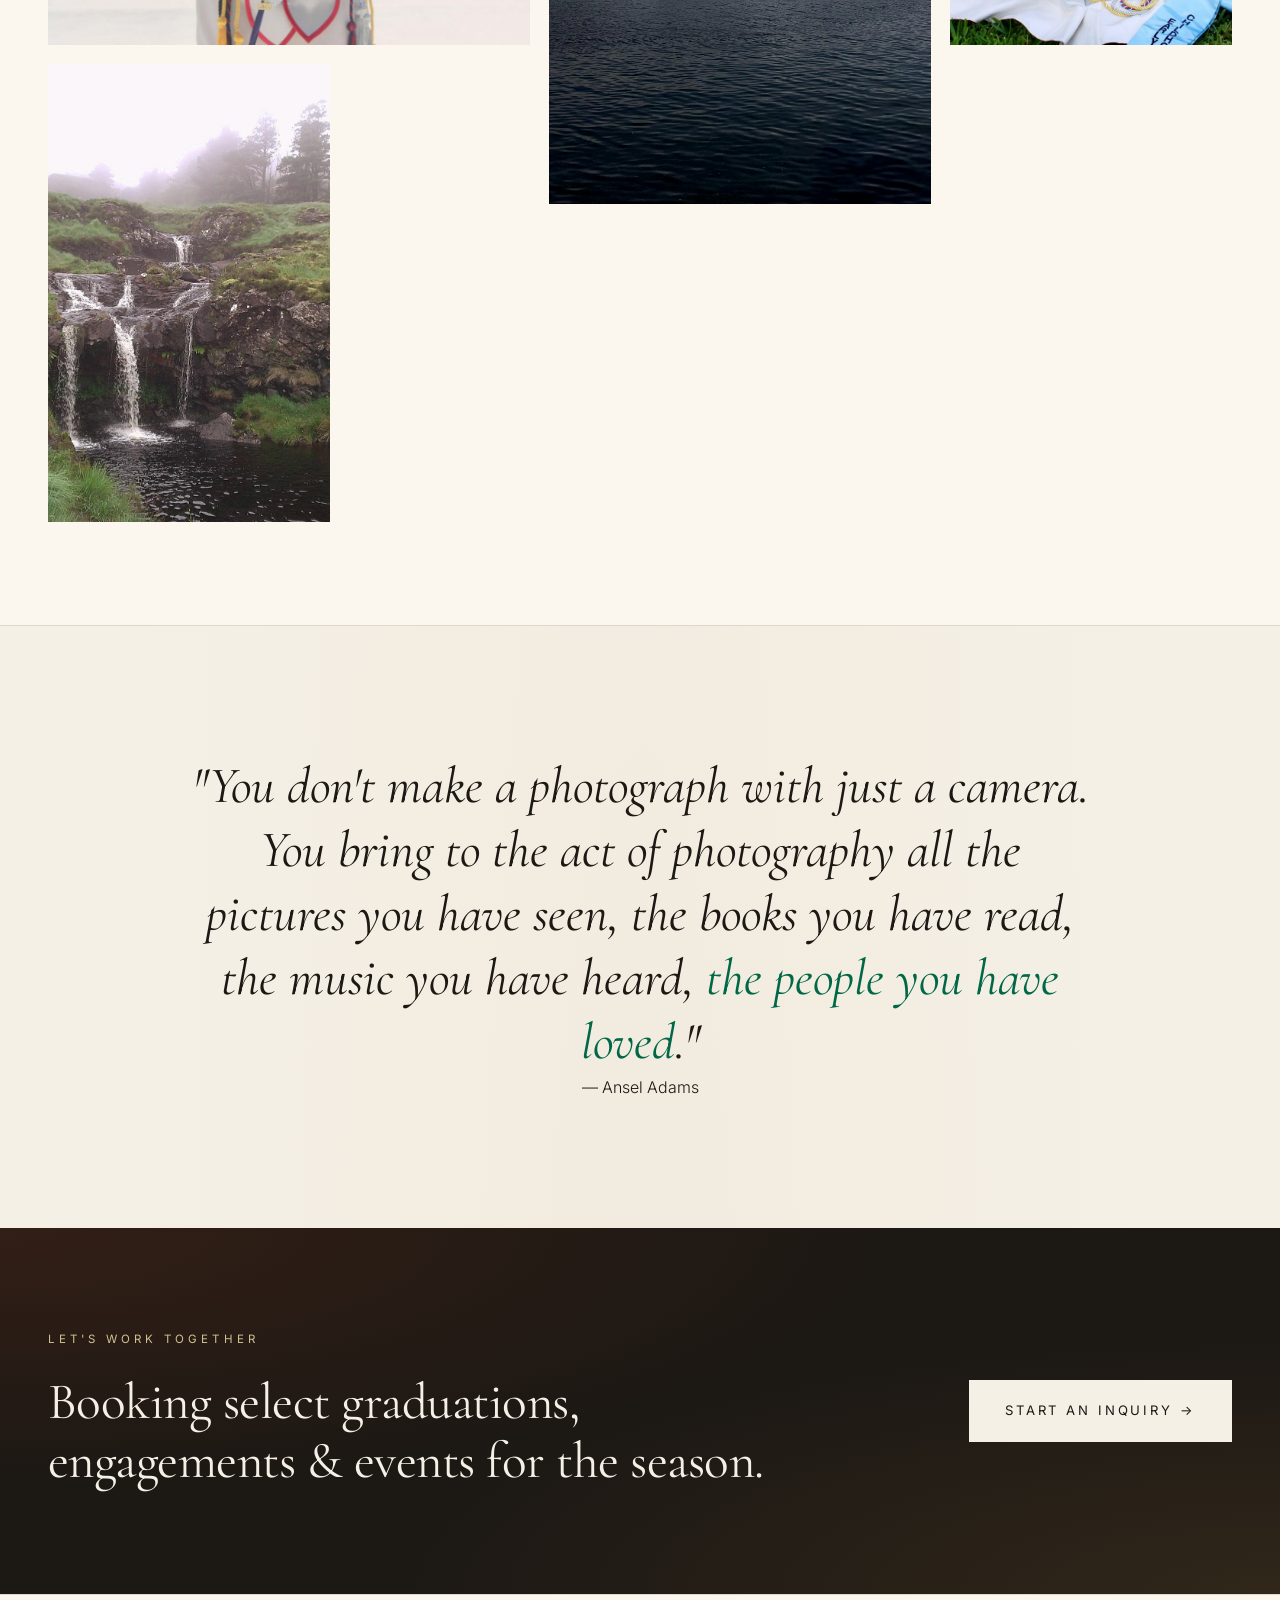
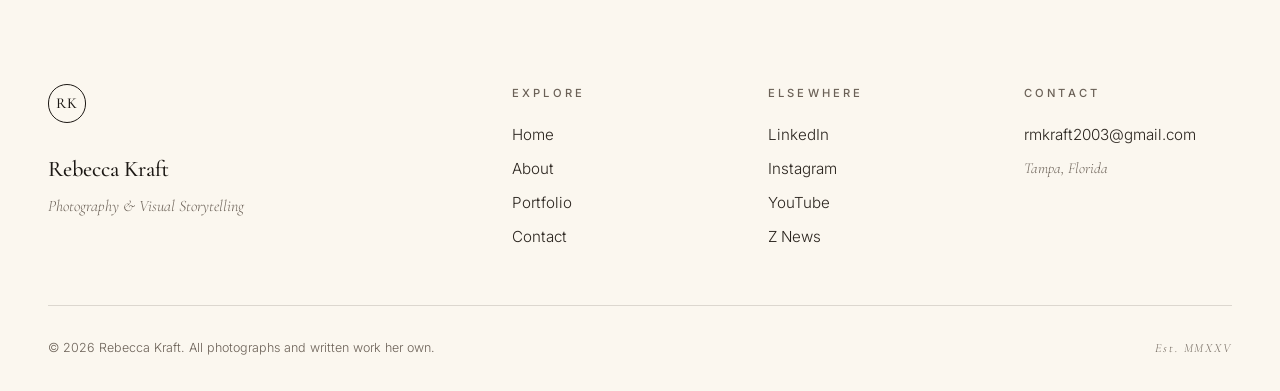
==== commit 32a86082: "Update index.html" ====
--- a/index.html
+++ b/index.html
@@ -189,4 +189,94 @@
         <figcaption>Portrait Session <span>Kayleigh Payer</span></figcaption>
       </figure>
       <figure class="g-item g-5">
-        <img src="https://static.wixstatic.com/media/527164_38e55eba34f4413581f68bad8bcf86d2~
+        <img src="https://static.wixstatic.com/media/527164_38e55eba34f4413581f68bad8bcf86d2~mv2.jpeg/v1/fit/w_800,h_1067,q_90,enc_avif,quality_auto/527164_38e55eba34f4413581f68bad8bcf86d2~mv2.jpeg" alt="Hidden Lane Tearoom, Glasgow" loading="lazy">
+        <figcaption>Hidden Lane Tearoom <span>Glasgow, Scotland</span></figcaption>
+      </figure>
+      <figure class="g-item g-6">
+        <img src="https://static.wixstatic.com/media/527164_2ba0c175d8784479a31a6659ba27af08~mv2.jpeg/v1/fit/w_800,h_1200,q_90,enc_avif,quality_auto/527164_2ba0c175d8784479a31a6659ba27af08~mv2.jpeg" alt="Portrait session" loading="lazy">
+        <figcaption>One Hour Session <span>Tampa, FL</span></figcaption>
+      </figure>
+      <figure class="g-item g-1">
+        <img src="Graduation_FloridaAtlantic1.jpeg" alt="Florida Atlantic graduation portrait" loading="lazy">
+        <figcaption>Graduation Portrait <span>Florida Atlantic University</span></figcaption>
+      </figure>
+      <figure class="g-item g-2">
+        <img src="Landscape_Scotland.jpeg" alt="Landscape, Scotland" loading="lazy">
+        <figcaption>Highlands <span>Scotland · Landscape</span></figcaption>
+      </figure>
+      <figure class="g-item g-3">
+        <img src="Graduation_HighSchool1.jpeg" alt="High school graduation portrait" loading="lazy">
+        <figcaption>Graduation Portrait <span>High School</span></figcaption>
+      </figure>
+      <figure class="g-item g-4">
+        <img src="Rainfall_Scotland.jpeg" alt="Rainfall, Scotland" loading="lazy">
+        <figcaption>Rainfall <span>Scotland · Landscape</span></figcaption>
+      </figure>
+    </div>
+  </div>
+</section>
+
+<!-- TESTIMONIAL / PULL QUOTE -->
+<section class="pullquote">
+  <div class="container">
+    <blockquote>
+      <p>"You don't make a photograph with just a camera. You bring to the
+      act of photography all the pictures you have seen, the books you have
+      read, the music you have heard, <em>the people you have loved</em>."</p>
+      — Ansel Adams
+    </blockquote>
+  </div>
+</section>
+
+<!-- CTA -->
+<section class="cta-band">
+  <div class="container">
+    <div class="cta-inner">
+      <div>
+        <p class="eyebrow">Let's Work Together</p>
+        <h2>Booking select graduations,<br>engagements & events for the season.</h2>
+      </div>
+      <a href="contact.html" class="btn btn-primary btn-lg">Start an Inquiry →</a>
+    </div>
+  </div>
+</section>
+
+<!-- FOOTER -->
+<footer class="footer">
+  <div class="container">
+    <div class="footer-grid">
+      <div class="footer-brand">
+        <span class="logo-mark">RK</span>
+        <p class="footer-name">Rebecca Kraft</p>
+        <p class="footer-tag">Photography & Visual Storytelling</p>
+      </div>
+      <div class="footer-col">
+        <h4>Explore</h4>
+        <a href="index.html">Home</a>
+        <a href="about.html">About</a>
+        <a href="portfolio.html">Portfolio</a>
+        <a href="contact.html">Contact</a>
+      </div>
+      <div class="footer-col">
+        <h4>Elsewhere</h4>
+        <a href="http://www.linkedin.com/in/rebecca-kraft-552629254" target="_blank" rel="noopener">LinkedIn</a>
+        <a href="https://www.instagram.com/rkraft_productions" target="_blank" rel="noopener">Instagram</a>
+        <a href="https://youtube.com/@rebeccakraft1022" target="_blank" rel="noopener">YouTube</a>
+        <a href="https://usfznews.com/author/kraft24usf-edu/" target="_blank" rel="noopener">Z News</a>
+      </div>
+      <div class="footer-col">
+        <h4>Contact</h4>
+        <a href="mailto:rmkraft2003@gmail.com">rmkraft2003@gmail.com</a>
+        <p class="footer-location">Tampa, Florida</p>
+      </div>
+    </div>
+    <div class="footer-bar">
+      <p>© <span id="year"></span> Rebecca Kraft. All photographs and written work her own.</p>
+      <p class="footer-credit">Est. MMXXV</p>
+    </div>
+  </div>
+</footer>
+
+<script src="script.js"></script>
+</body>
+</html>
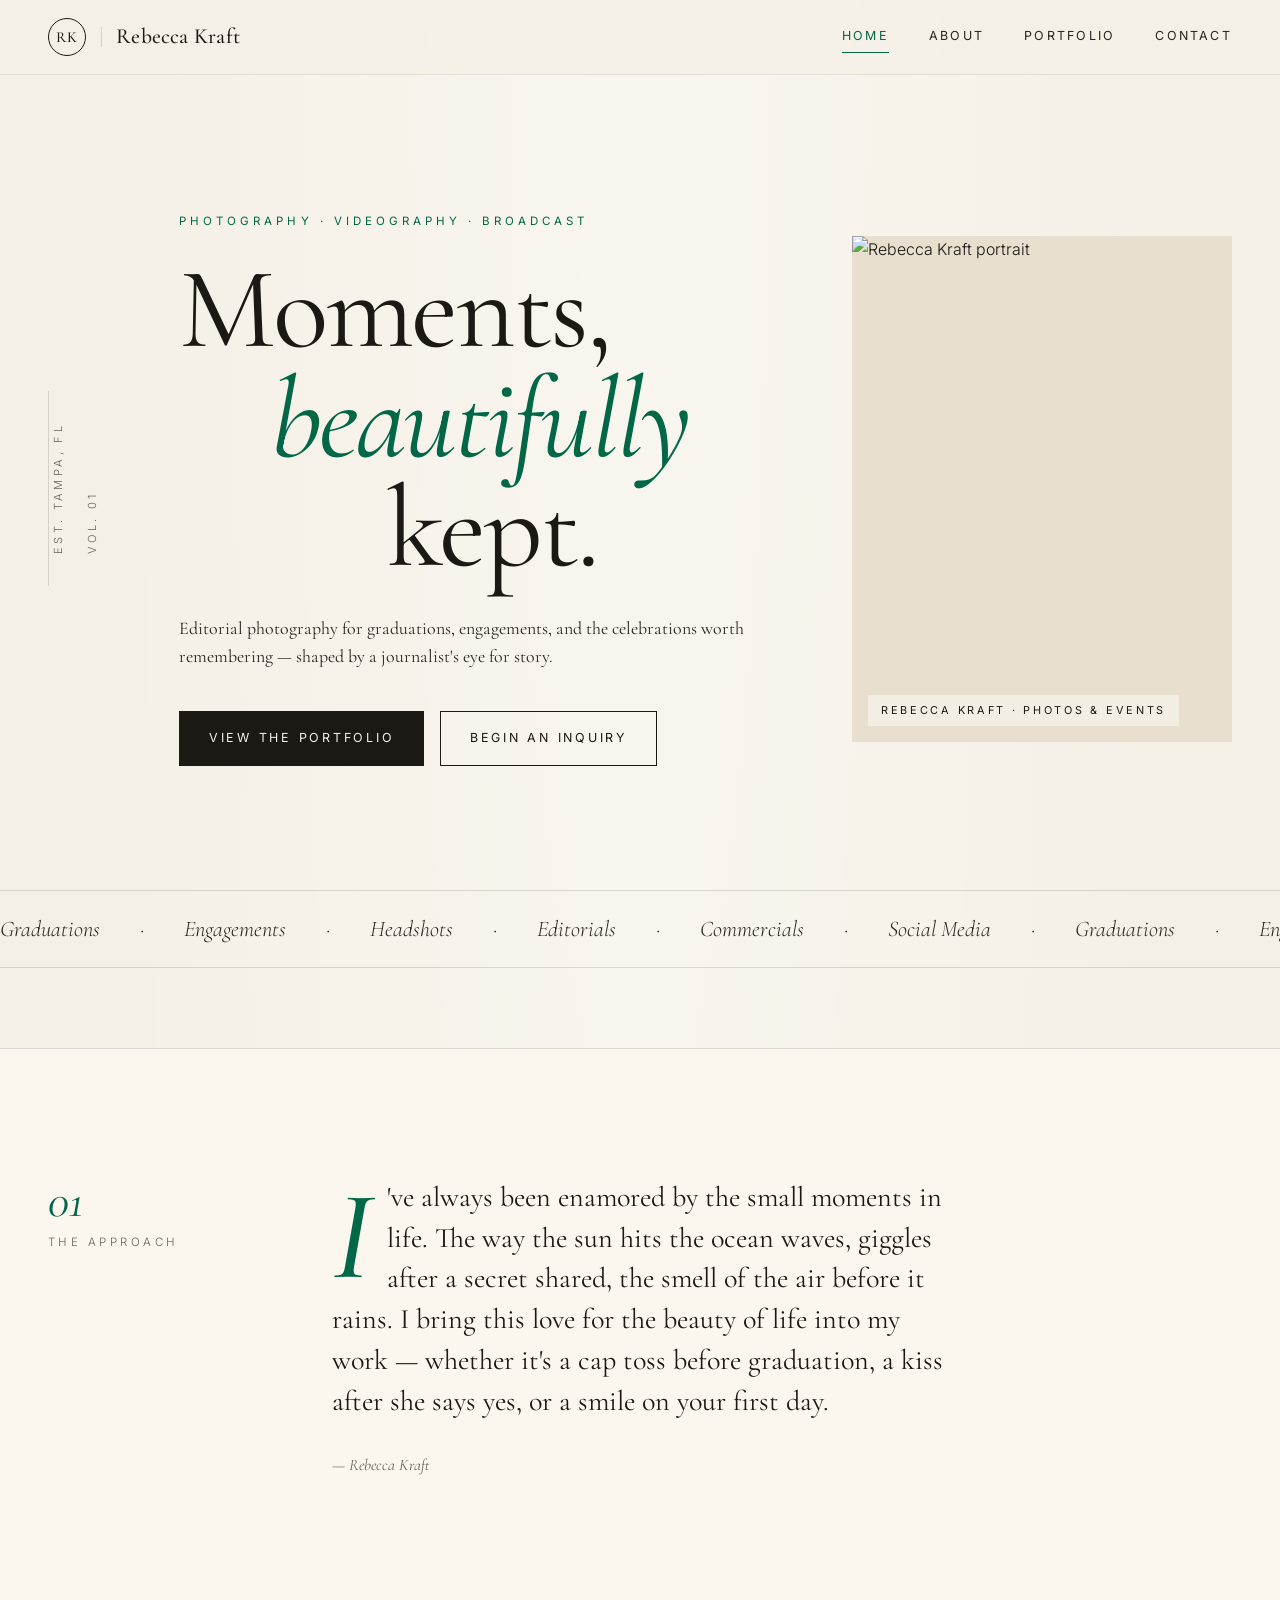
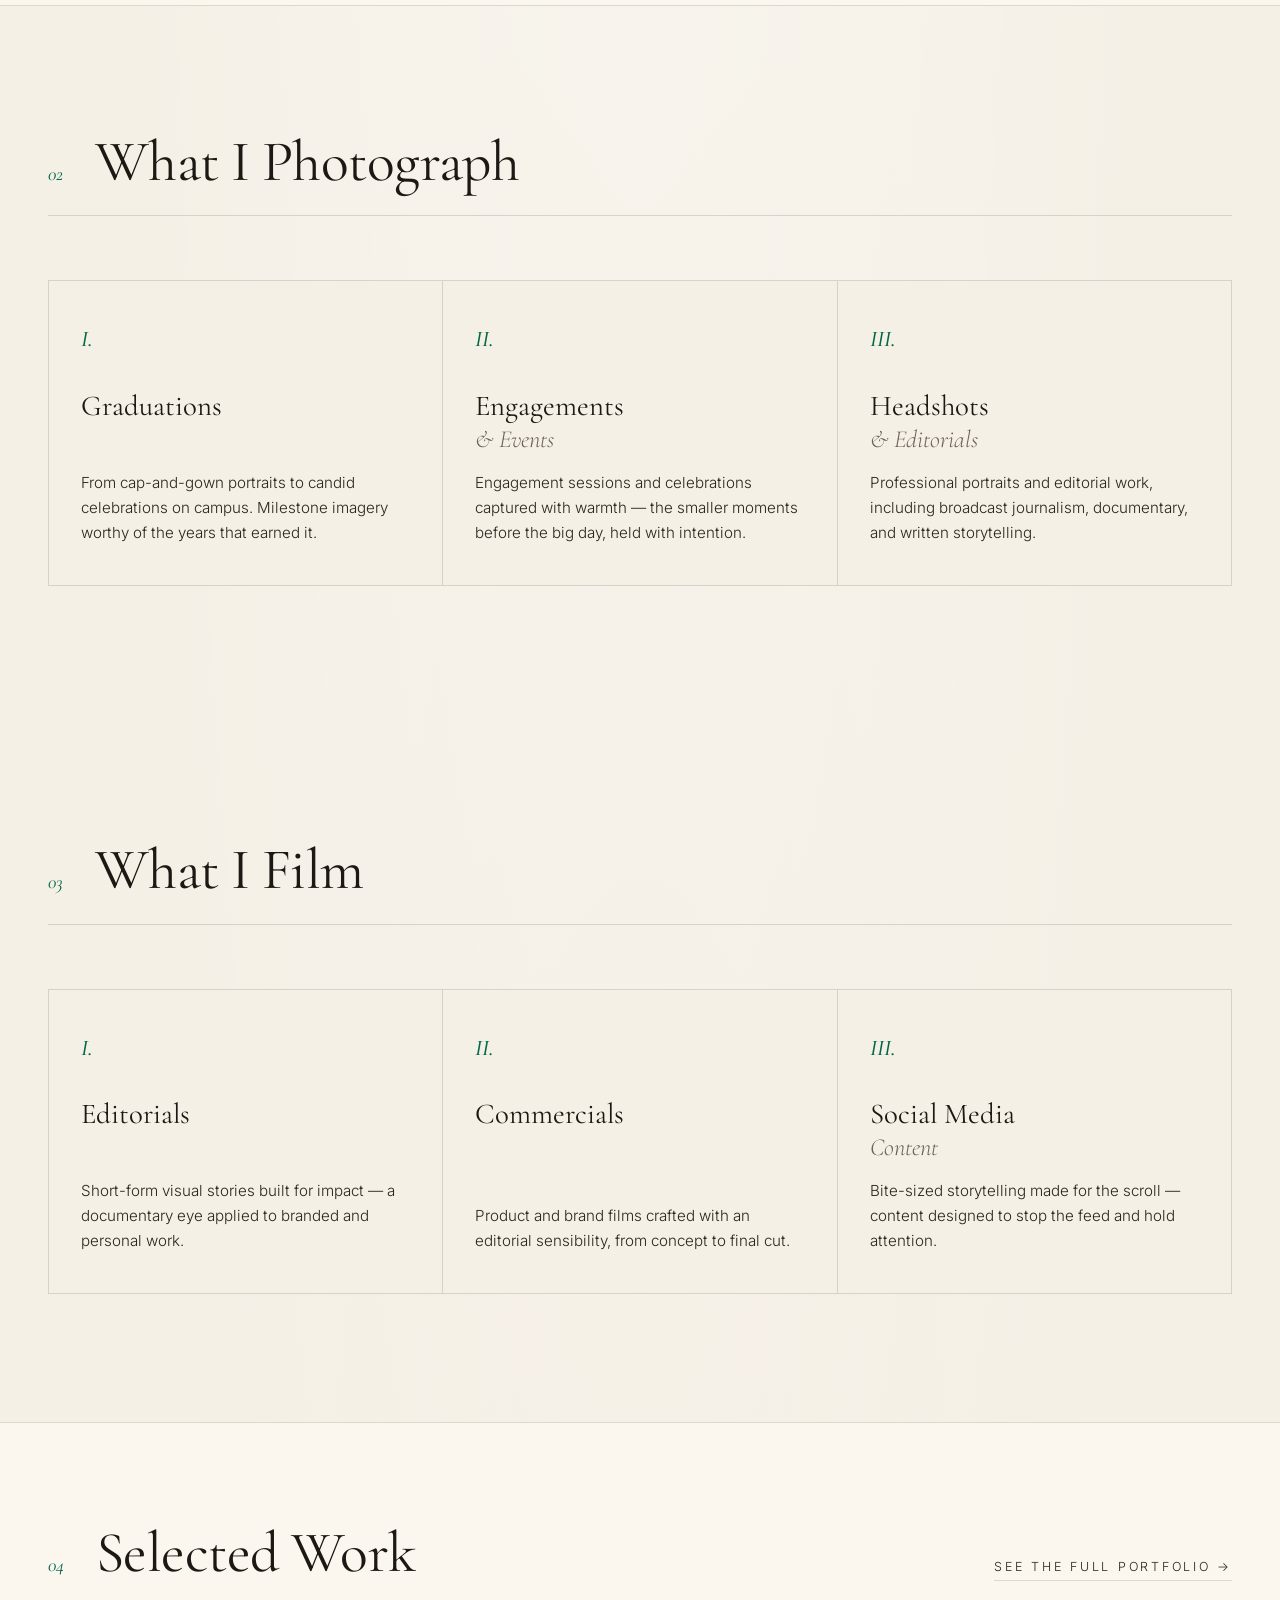
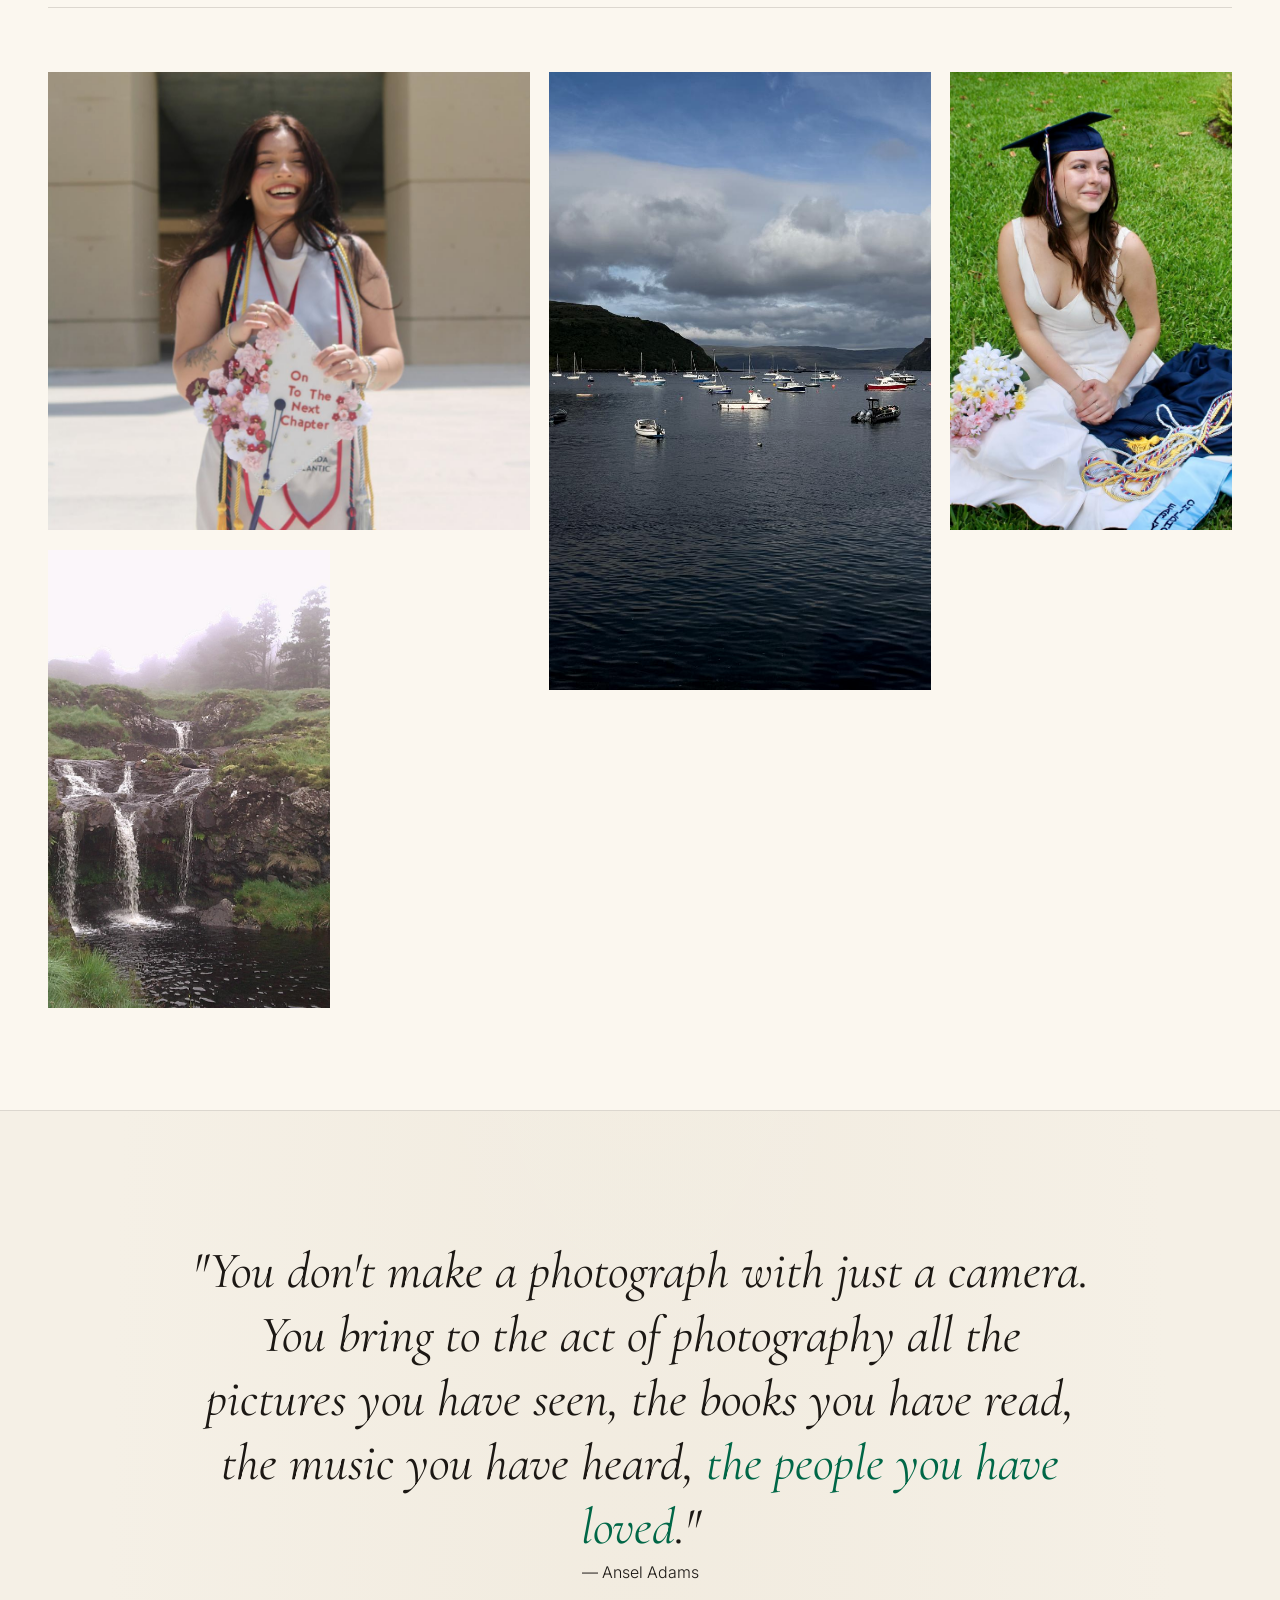
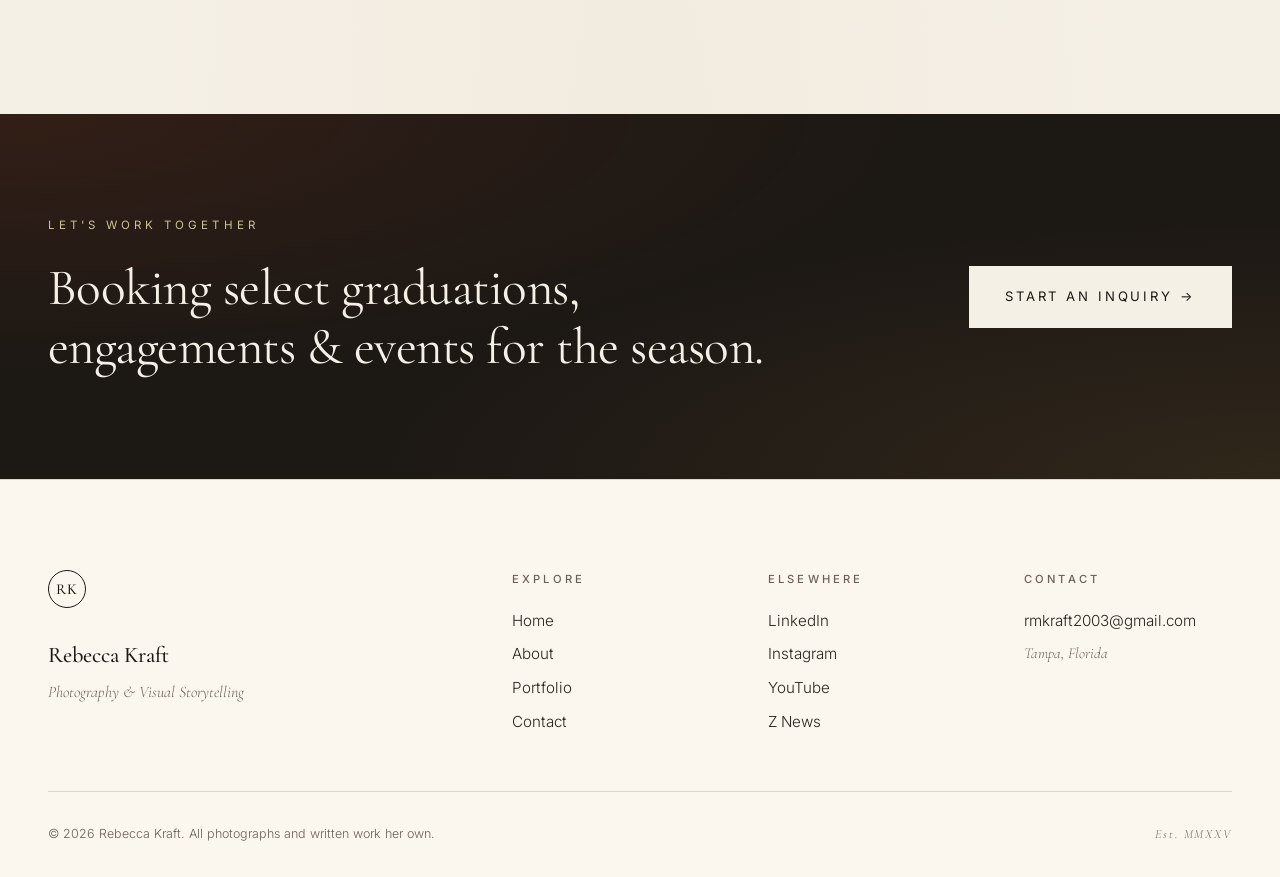
==== commit e17ea0cb: "Update index.html" ====
--- a/index.html
+++ b/index.html
@@ -172,29 +172,6 @@
     </div>
 
     <div class="gallery-editorial">
-      <figure class="g-item g-1">
-        <img src="https://static.wixstatic.com/media/527164_3ba5fad1bee54399bae5c40a2415655d~mv2.jpg/v1/fit/w_900,h_600,q_90,enc_avif,quality_auto/527164_3ba5fad1bee54399bae5c40a2415655d~mv2.jpg" alt="The Ivy on the Square, Edinburgh" loading="lazy">
-        <figcaption>The Ivy on the Square <span>Edinburgh, Scotland</span></figcaption>
-      </figure>
-      <figure class="g-item g-2">
-        <img src="https://static.wixstatic.com/media/527164_c5572c89df87419689aaf82d29352de5~mv2.jpeg/v1/fit/w_800,h_1200,q_90,enc_avif,quality_auto/527164_c5572c89df87419689aaf82d29352de5~mv2.jpeg" alt="Professional headshot" loading="lazy">
-        <figcaption>Headshot <span>Desiree Frohlich</span></figcaption>
-      </figure>
-      <figure class="g-item g-3">
-        <img src="https://static.wixstatic.com/media/527164_0e4d3b2d50eb4544ba2f50a26c414ae7~mv2.jpg/v1/fit/w_800,h_1200,q_90,enc_avif,quality_auto/527164_0e4d3b2d50eb4544ba2f50a26c414ae7~mv2.jpg" alt="Loch Lomond landscape" loading="lazy">
-        <figcaption>Loch Lomond <span>Scotland</span></figcaption>
-      </figure>
-      <figure class="g-item g-4">
-        <img src="https://static.wixstatic.com/media/527164_33f036b862654665bb7902ab020ac059~mv2.jpg/v1/fit/w_900,h_600,q_90,enc_avif,quality_auto/527164_33f036b862654665bb7902ab020ac059~mv2.jpg" alt="Portrait session" loading="lazy">
-        <figcaption>Portrait Session <span>Kayleigh Payer</span></figcaption>
-      </figure>
-      <figure class="g-item g-5">
-        <img src="https://static.wixstatic.com/media/527164_38e55eba34f4413581f68bad8bcf86d2~mv2.jpeg/v1/fit/w_800,h_1067,q_90,enc_avif,quality_auto/527164_38e55eba34f4413581f68bad8bcf86d2~mv2.jpeg" alt="Hidden Lane Tearoom, Glasgow" loading="lazy">
-        <figcaption>Hidden Lane Tearoom <span>Glasgow, Scotland</span></figcaption>
-      </figure>
-      <figure class="g-item g-6">
-        <img src="https://static.wixstatic.com/media/527164_2ba0c175d8784479a31a6659ba27af08~mv2.jpeg/v1/fit/w_800,h_1200,q_90,enc_avif,quality_auto/527164_2ba0c175d8784479a31a6659ba27af08~mv2.jpeg" alt="Portrait session" loading="lazy">
-        <figcaption>One Hour Session <span>Tampa, FL</span></figcaption>
       </figure>
       <figure class="g-item g-1">
         <img src="Graduation_FloridaAtlantic1.jpeg" alt="Florida Atlantic graduation portrait" loading="lazy">
